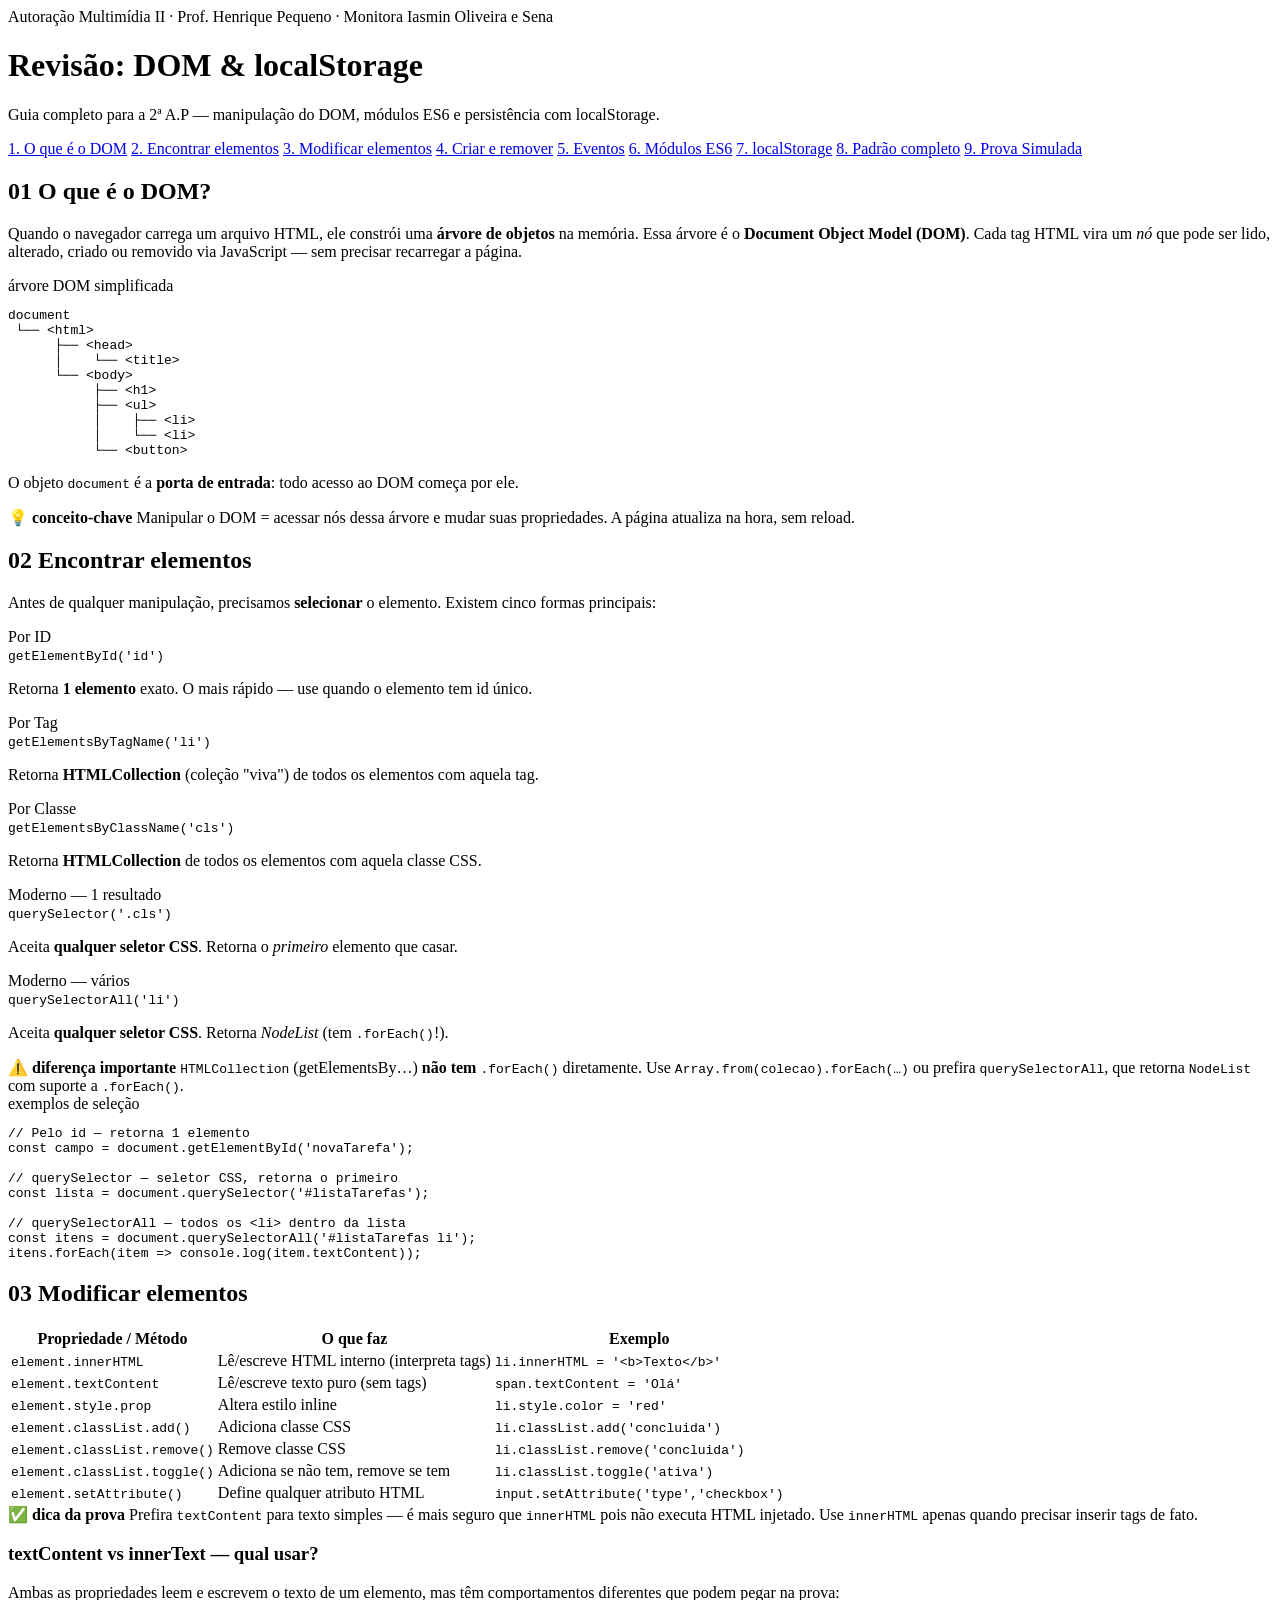
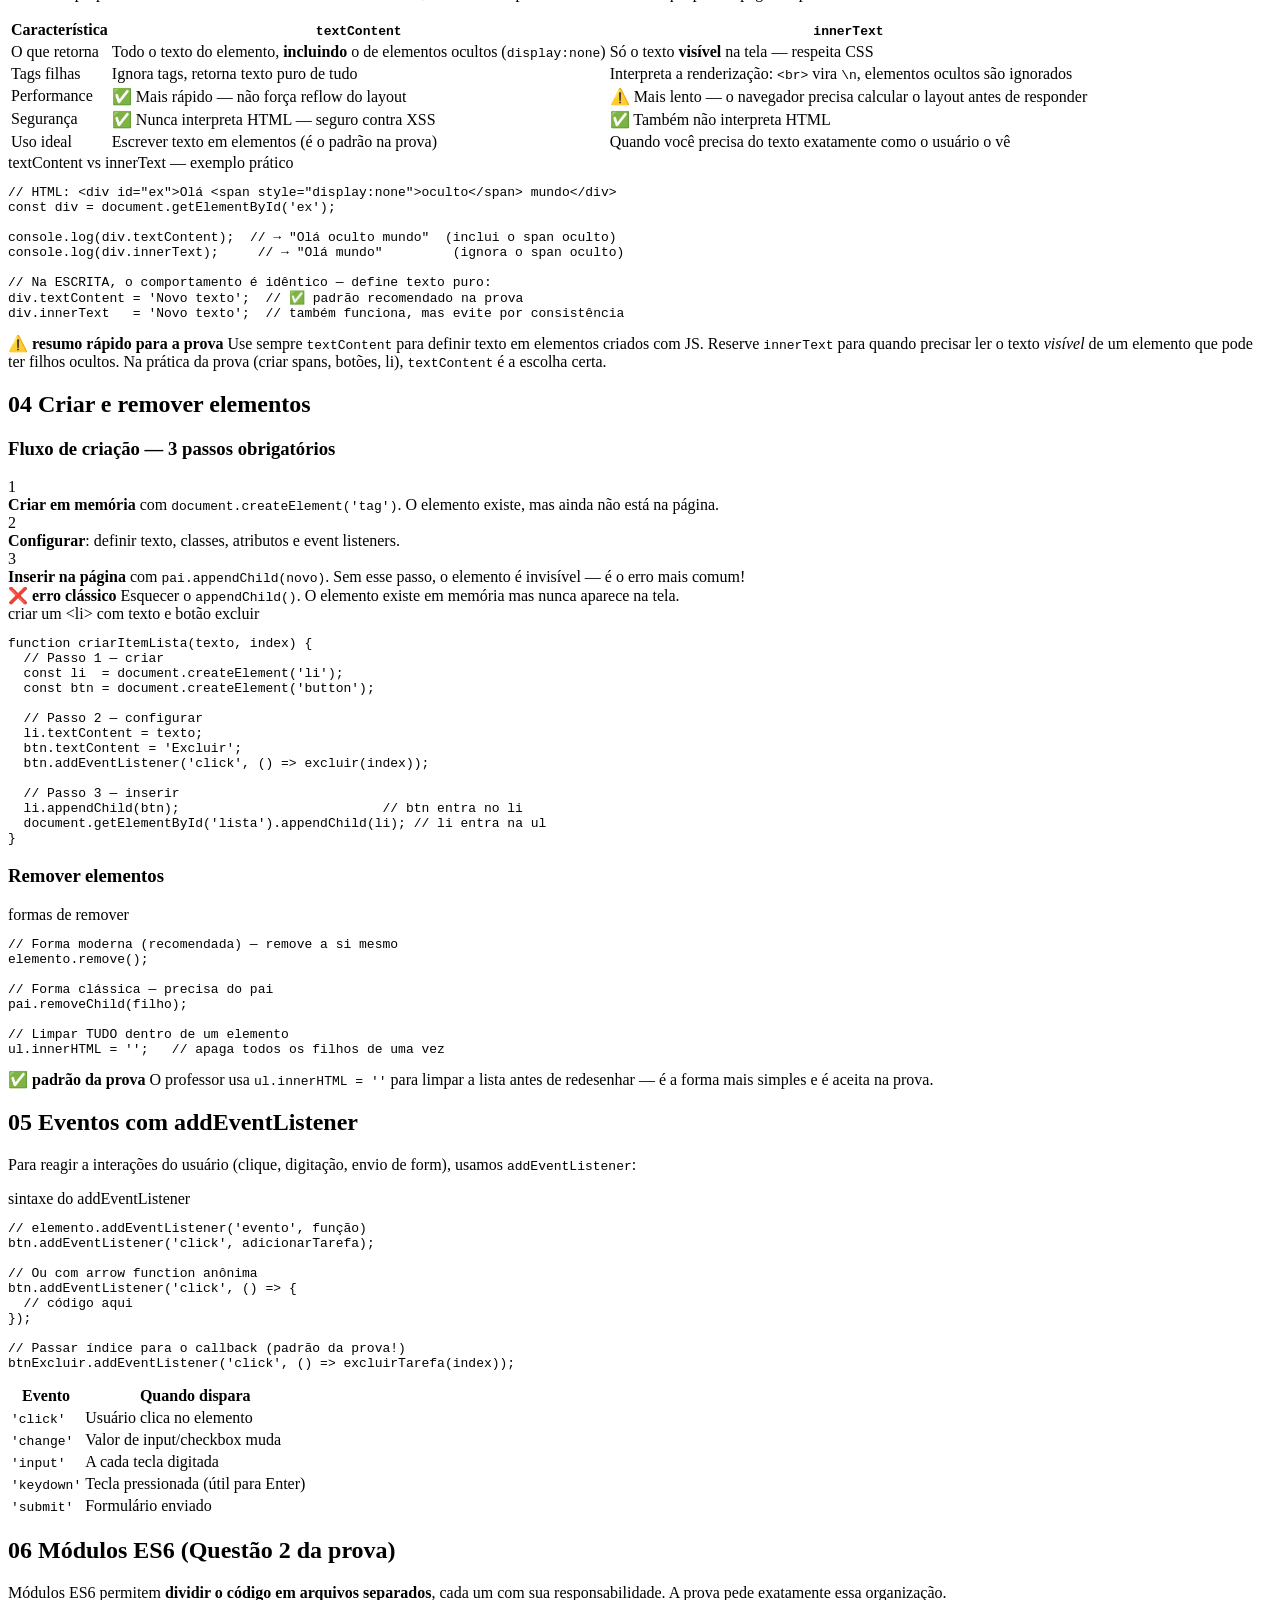
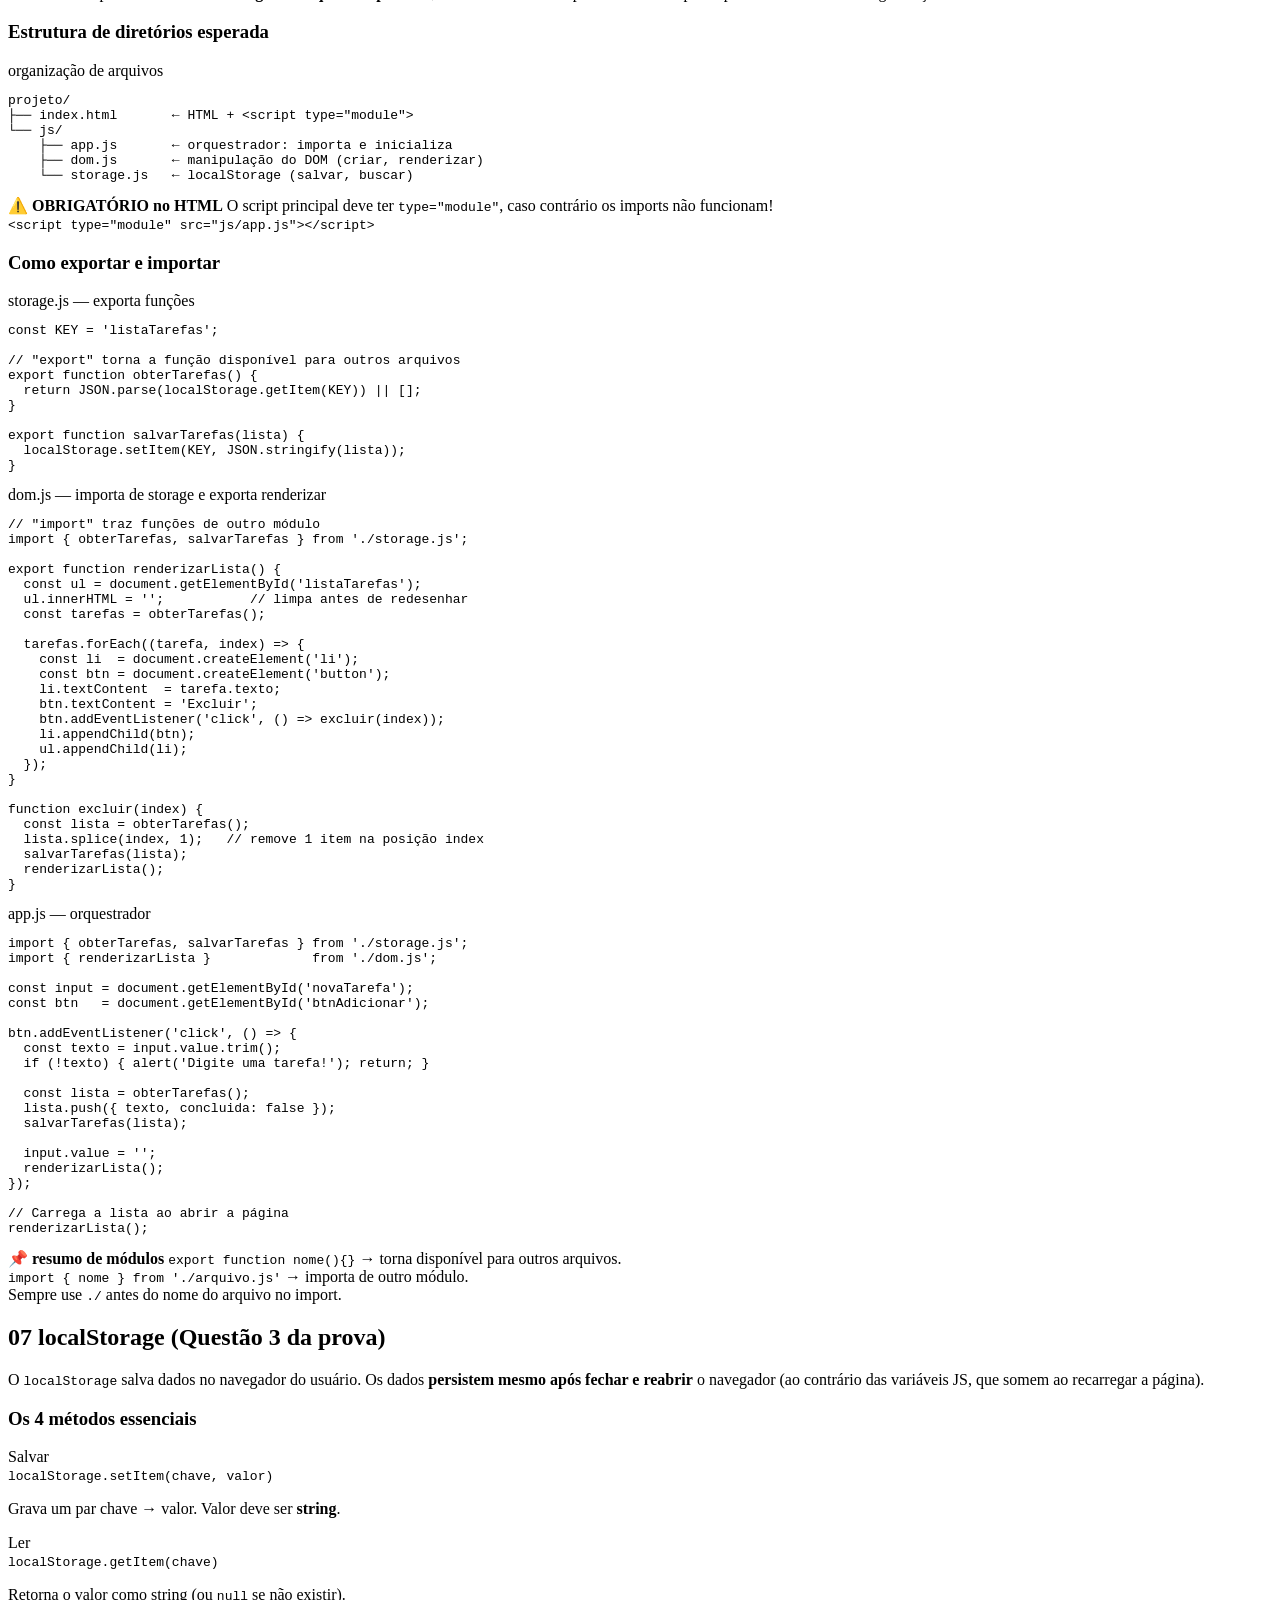
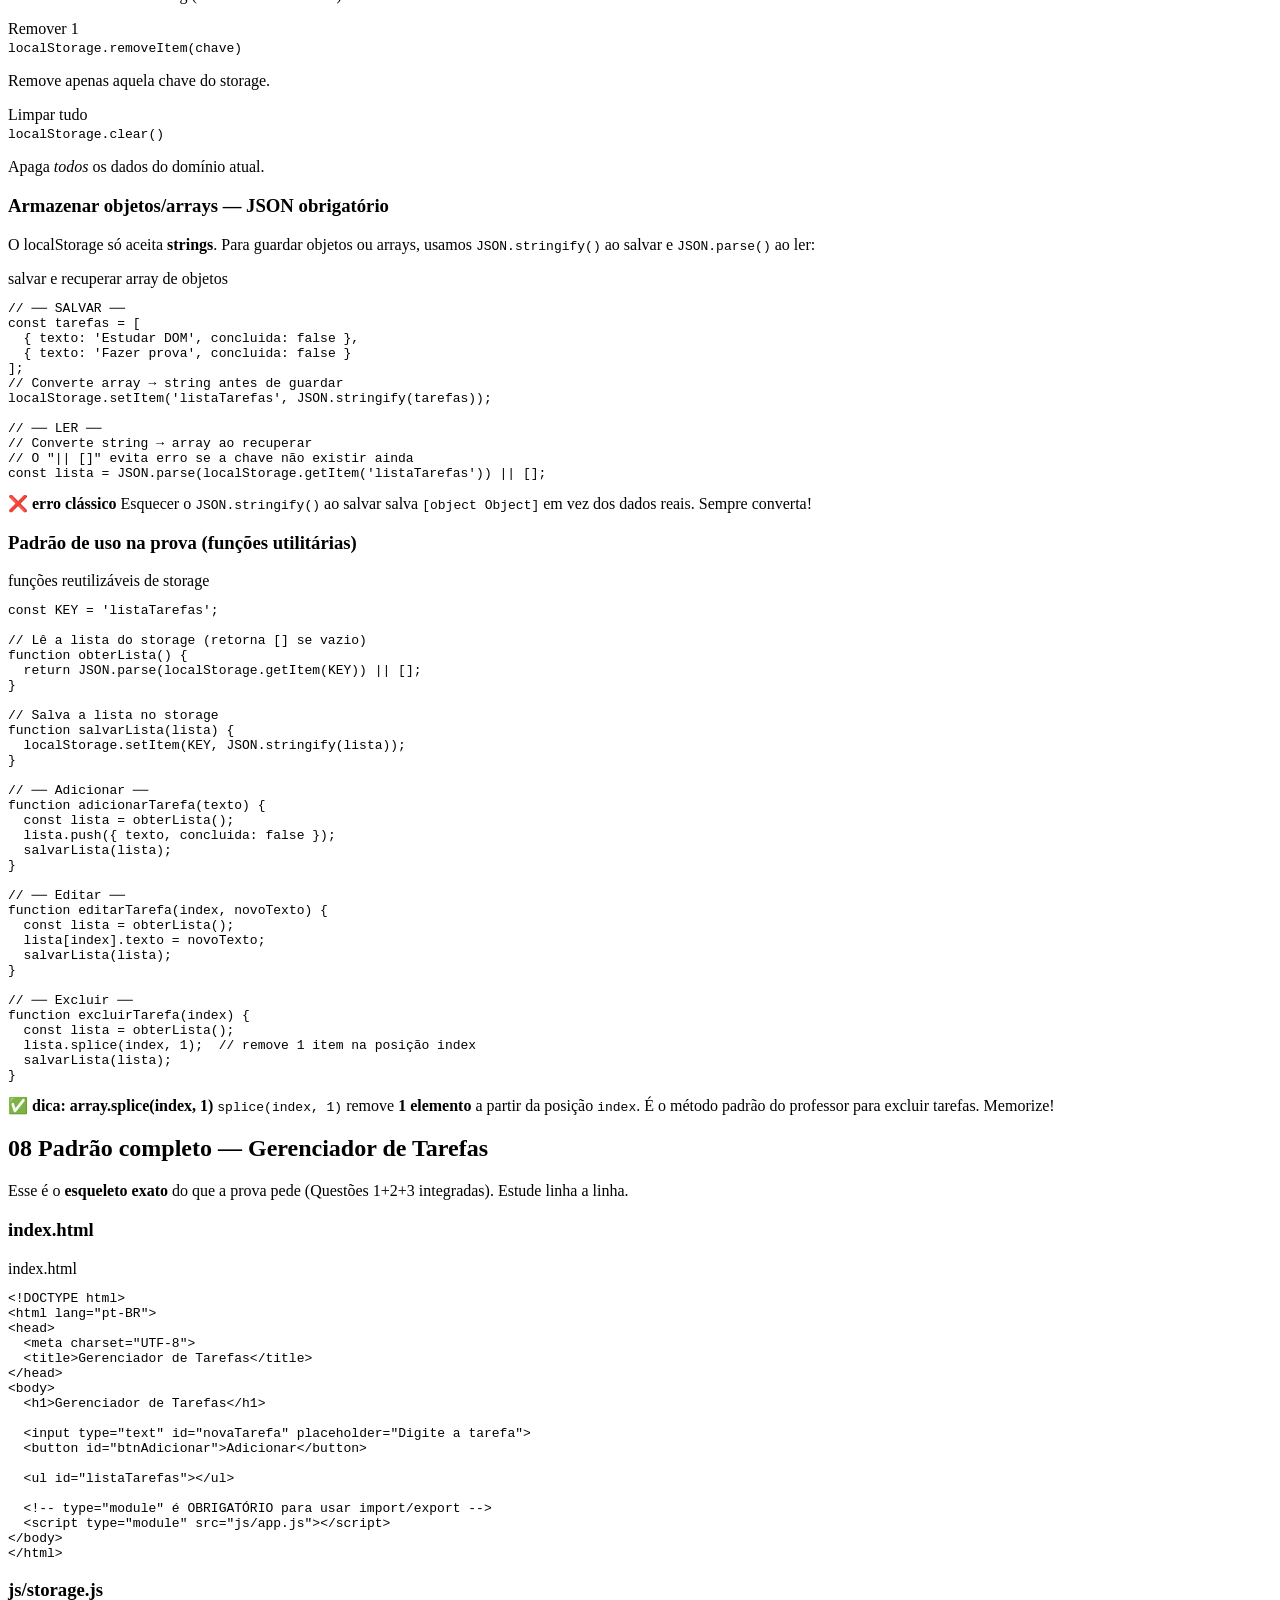
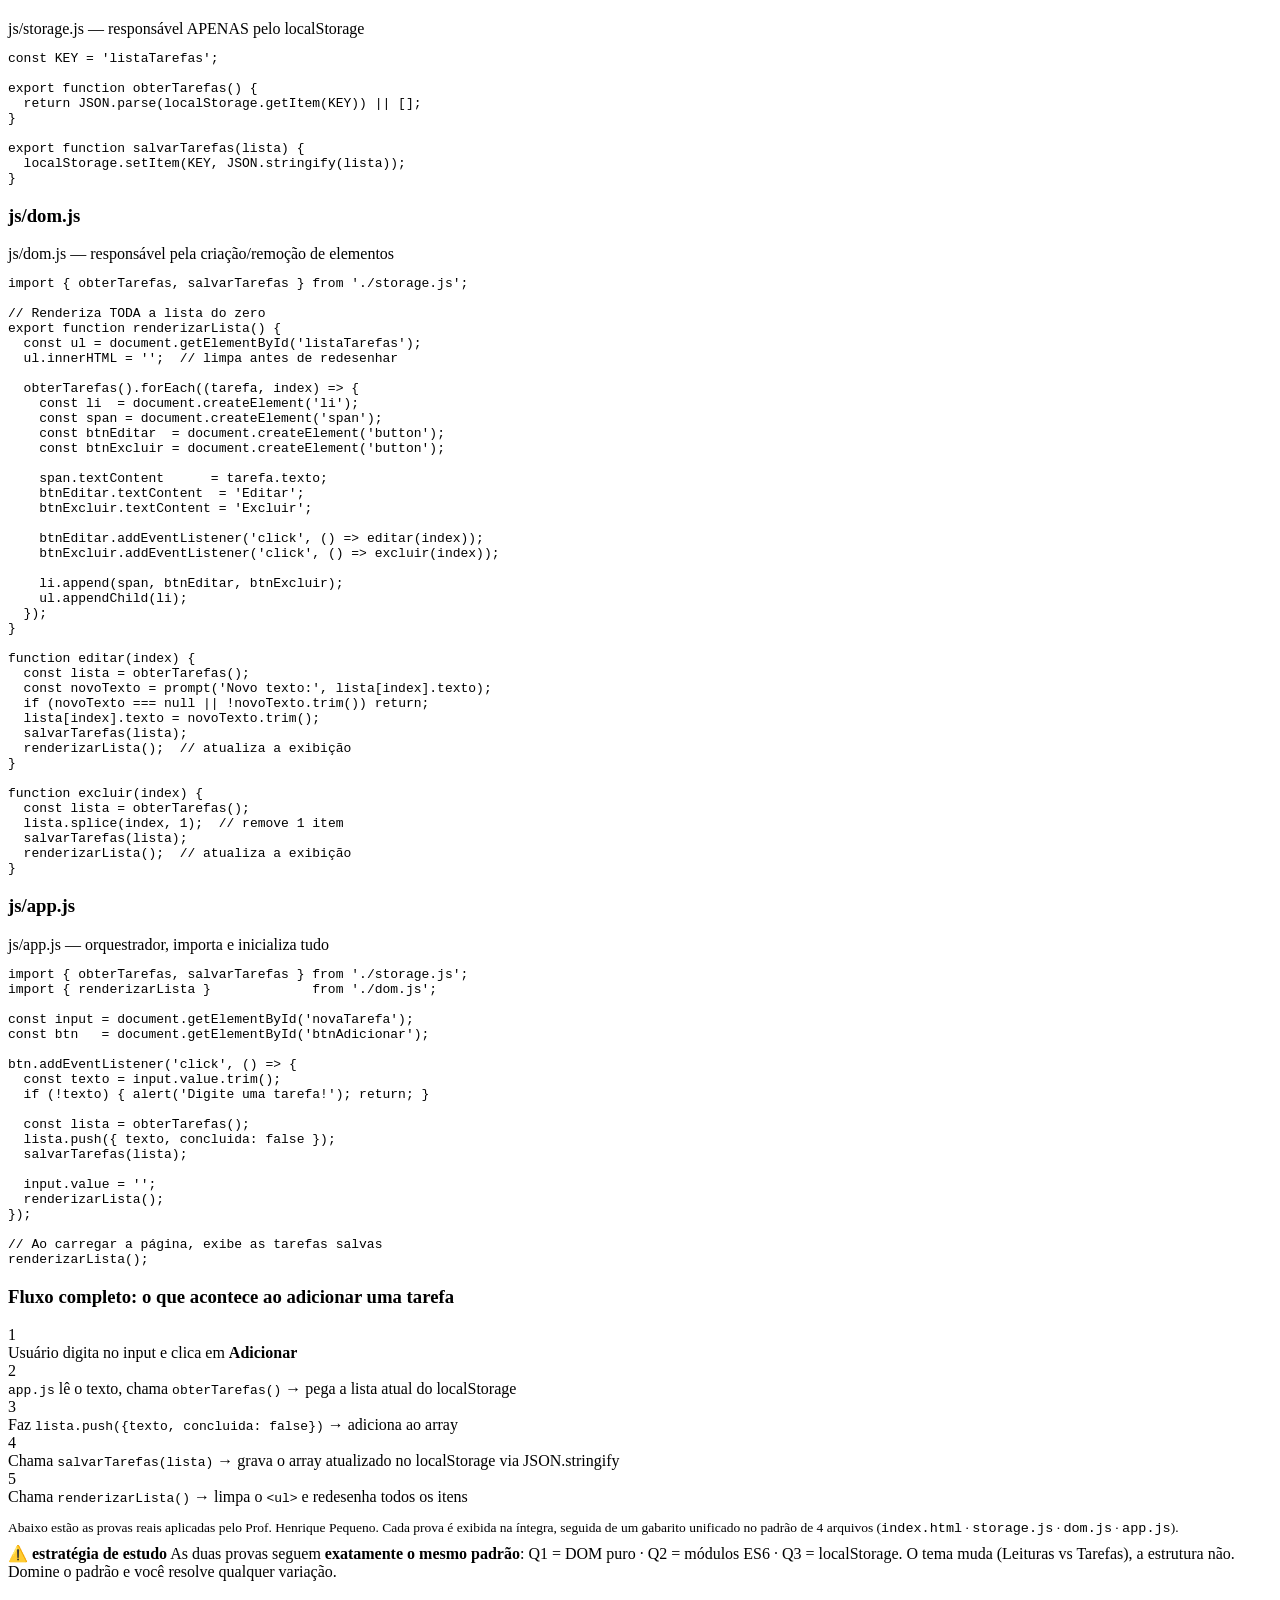
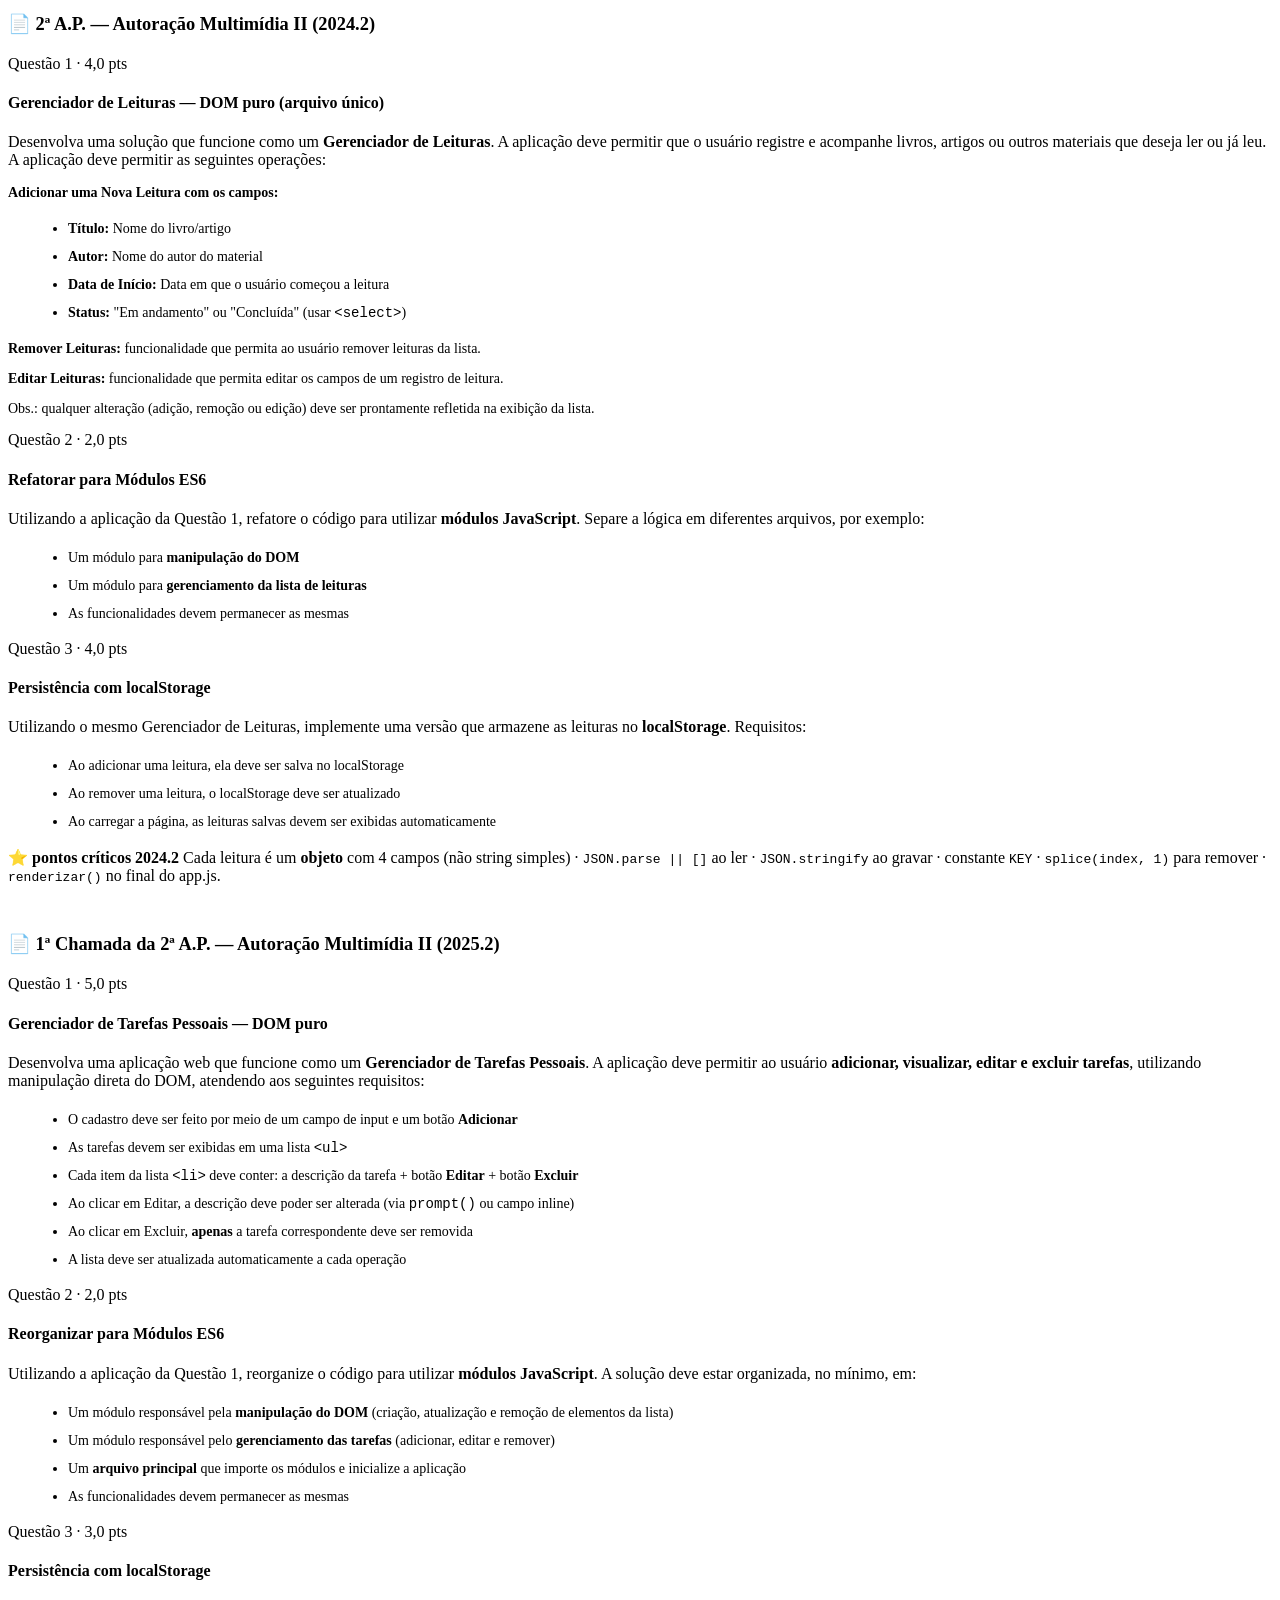
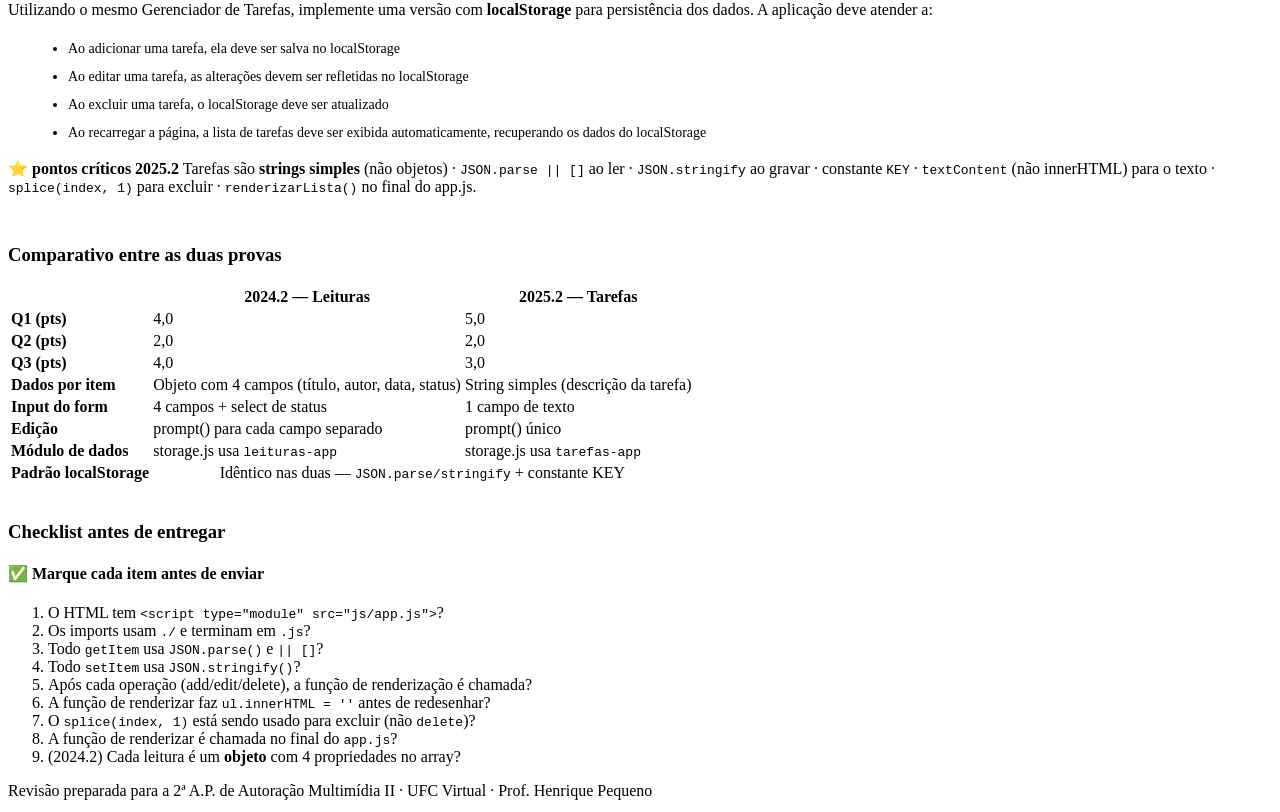
==== index.html @ 11549c47 "Rename Revisao 2 AP - 2026.1/index.html to index.html" ====
<!DOCTYPE html>
<html lang="pt-BR">
<head>
  <meta charset="UTF-8" />
  <meta name="viewport" content="width=device-width, initial-scale=1.0" />
  <link rel="stylesheet" href="style.css">
  <title>Revisão — DOM & localStorage · Autoração Multimídia II</title>
</head>
<body>

<div class="hero">
  <div class="tag">Autoração Multimídia II · Prof. Henrique Pequeno · Monitora Iasmin Oliveira e Sena</div>
  <h1>Revisão: DOM & localStorage</h1>
  <p>Guia completo para a 2ª A.P — manipulação do DOM, módulos ES6 e persistência com localStorage.</p>
</div>

<nav class="toc">
  <a href="#s1">1. O que é o DOM</a>
  <a href="#s2">2. Encontrar elementos</a>
  <a href="#s3">3. Modificar elementos</a>
  <a href="#s4">4. Criar e remover</a>
  <a href="#s5">5. Eventos</a>
  <a href="#s6">6. Módulos ES6</a>
  <a href="#s7">7. localStorage</a>
  <a href="#s8">8. Padrão completo</a>
  <a href="#s9">9. Prova Simulada</a>
</nav>
  
<main>

<section id="s1">
  <h2><span class="num">01</span> O que é o DOM?</h2>

  <p>Quando o navegador carrega um arquivo HTML, ele constrói uma <strong>árvore de objetos</strong> na memória. Essa árvore é o <strong>Document Object Model (DOM)</strong>. Cada tag HTML vira um <em>nó</em> que pode ser lido, alterado, criado ou removido via JavaScript — sem precisar recarregar a página.</p>

  <div class="code-block">
    <div class="code-header">
      <div class="dots"><div class="dot dot-r"></div><div class="dot dot-y"></div><div class="dot dot-g"></div></div>
      <span>árvore DOM simplificada</span>
    </div>
    <pre>document
 └── &lt;html&gt;
      ├── &lt;head&gt;
      │    └── &lt;title&gt;
      └── &lt;body&gt;
           ├── &lt;h1&gt;
           ├── &lt;ul&gt;
           │    ├── &lt;li&gt;
           │    └── &lt;li&gt;
           └── &lt;button&gt;</pre>
  </div>

  <p>O objeto <code>document</code> é a <strong>porta de entrada</strong>: todo acesso ao DOM começa por ele.</p>

  <div class="callout info">
    <strong>💡 conceito-chave</strong>
    Manipular o DOM = acessar nós dessa árvore e mudar suas propriedades. A página atualiza na hora, sem reload.
  </div>
</section>

<section id="s2">
  <h2><span class="num">02</span> Encontrar elementos</h2>

  <p>Antes de qualquer manipulação, precisamos <strong>selecionar</strong> o elemento. Existem cinco formas principais:</p>

  <div class="method-grid">
    <div class="method-card">
      <div class="label">Por ID</div>
      <code>getElementById('id')</code>
      <p>Retorna <strong>1 elemento</strong> exato. O mais rápido — use quando o elemento tem id único.</p>
    </div>
    <div class="method-card">
      <div class="label">Por Tag</div>
      <code>getElementsByTagName('li')</code>
      <p>Retorna <strong>HTMLCollection</strong> (coleção "viva") de todos os elementos com aquela tag.</p>
    </div>
    <div class="method-card">
      <div class="label">Por Classe</div>
      <code>getElementsByClassName('cls')</code>
      <p>Retorna <strong>HTMLCollection</strong> de todos os elementos com aquela classe CSS.</p>
    </div>
    <div class="method-card">
      <div class="label">Moderno — 1 resultado</div>
      <code>querySelector('.cls')</code>
      <p>Aceita <strong>qualquer seletor CSS</strong>. Retorna o <em>primeiro</em> elemento que casar.</p>
    </div>
    <div class="method-card">
      <div class="label">Moderno — vários</div>
      <code>querySelectorAll('li')</code>
      <p>Aceita <strong>qualquer seletor CSS</strong>. Retorna <em>NodeList</em> (tem <code>.forEach()</code>!).</p>
    </div>
  </div>

  <div class="callout warn">
    <strong>⚠️ diferença importante</strong>
    <code>HTMLCollection</code> (getElementsBy…) <strong>não tem</strong> <code>.forEach()</code> diretamente. Use <code>Array.from(colecao).forEach(…)</code> ou prefira <code>querySelectorAll</code>, que retorna <code>NodeList</code> com suporte a <code>.forEach()</code>.
  </div>

  <div class="code-block">
    <div class="code-header">
      <div class="dots"><div class="dot dot-r"></div><div class="dot dot-y"></div><div class="dot dot-g"></div></div>
      <span>exemplos de seleção</span>
    </div>
    <pre><span class="cm">// Pelo id — retorna 1 elemento</span>
<span class="kw">const</span> campo = document.<span class="fn">getElementById</span>(<span class="str">'novaTarefa'</span>);

<span class="cm">// querySelector — seletor CSS, retorna o primeiro</span>
<span class="kw">const</span> lista = document.<span class="fn">querySelector</span>(<span class="str">'#listaTarefas'</span>);

<span class="cm">// querySelectorAll — todos os &lt;li&gt; dentro da lista</span>
<span class="kw">const</span> itens = document.<span class="fn">querySelectorAll</span>(<span class="str">'#listaTarefas li'</span>);
itens.<span class="fn">forEach</span>(item =&gt; console.<span class="fn">log</span>(item.<span class="prop">textContent</span>));</pre>
  </div>
</section>

<section id="s3">
  <h2><span class="num">03</span> Modificar elementos</h2>

  <table>
    <tr><th>Propriedade / Método</th><th>O que faz</th><th>Exemplo</th></tr>
    <tr><td><code>element.innerHTML</code></td><td>Lê/escreve HTML interno (interpreta tags)</td><td><code>li.innerHTML = '&lt;b&gt;Texto&lt;/b&gt;'</code></td></tr>
    <tr><td><code>element.textContent</code></td><td>Lê/escreve texto puro (sem tags)</td><td><code>span.textContent = 'Olá'</code></td></tr>
    <tr><td><code>element.style.prop</code></td><td>Altera estilo inline</td><td><code>li.style.color = 'red'</code></td></tr>
    <tr><td><code>element.classList.add()</code></td><td>Adiciona classe CSS</td><td><code>li.classList.add('concluida')</code></td></tr>
    <tr><td><code>element.classList.remove()</code></td><td>Remove classe CSS</td><td><code>li.classList.remove('concluida')</code></td></tr>
    <tr><td><code>element.classList.toggle()</code></td><td>Adiciona se não tem, remove se tem</td><td><code>li.classList.toggle('ativa')</code></td></tr>
    <tr><td><code>element.setAttribute()</code></td><td>Define qualquer atributo HTML</td><td><code>input.setAttribute('type','checkbox')</code></td></tr>
  </table>

  <div class="callout tip">
    <strong>✅ dica da prova</strong>
    Prefira <code>textContent</code> para texto simples — é mais seguro que <code>innerHTML</code> pois não executa HTML injetado. Use <code>innerHTML</code> apenas quando precisar inserir tags de fato.
  </div>

  <h3>textContent vs innerText — qual usar?</h3>
  <p>Ambas as propriedades leem e escrevem o texto de um elemento, mas têm comportamentos diferentes que podem pegar na prova:</p>

  <table>
    <tr><th>Característica</th><th><code>textContent</code></th><th><code>innerText</code></th></tr>
    <tr>
      <td>O que retorna</td>
      <td>Todo o texto do elemento, <strong>incluindo</strong> o de elementos ocultos (<code>display:none</code>)</td>
      <td>Só o texto <strong>visível</strong> na tela — respeita CSS</td>
    </tr>
    <tr>
      <td>Tags filhas</td>
      <td>Ignora tags, retorna texto puro de tudo</td>
      <td>Interpreta a renderização: <code>&lt;br&gt;</code> vira <code>\n</code>, elementos ocultos são ignorados</td>
    </tr>
    <tr>
      <td>Performance</td>
      <td>✅ Mais rápido — não força reflow do layout</td>
      <td>⚠️ Mais lento — o navegador precisa calcular o layout antes de responder</td>
    </tr>
    <tr>
      <td>Segurança</td>
      <td>✅ Nunca interpreta HTML — seguro contra XSS</td>
      <td>✅ Também não interpreta HTML</td>
    </tr>
    <tr>
      <td>Uso ideal</td>
      <td>Escrever texto em elementos (é o padrão na prova)</td>
      <td>Quando você precisa do texto exatamente como o usuário o vê</td>
    </tr>
  </table>

  <div class="code-block">
    <div class="code-header">
      <div class="dots"><div class="dot dot-r"></div><div class="dot dot-y"></div><div class="dot dot-g"></div></div>
      <span>textContent vs innerText — exemplo prático</span>
    </div>
    <pre><span class="cm">// HTML: &lt;div id="ex"&gt;Olá &lt;span style="display:none"&gt;oculto&lt;/span&gt; mundo&lt;/div&gt;</span>
<span class="kw">const</span> div = document.<span class="fn">getElementById</span>(<span class="str">'ex'</span>);

console.<span class="fn">log</span>(div.<span class="prop">textContent</span>);  <span class="cm">// → "Olá oculto mundo"  (inclui o span oculto)</span>
console.<span class="fn">log</span>(div.<span class="prop">innerText</span>);     <span class="cm">// → "Olá mundo"         (ignora o span oculto)</span>

<span class="cm">// Na ESCRITA, o comportamento é idêntico — define texto puro:</span>
div.<span class="prop">textContent</span> = <span class="str">'Novo texto'</span>;  <span class="cm">// ✅ padrão recomendado na prova</span>
div.<span class="prop">innerText</span>   = <span class="str">'Novo texto'</span>;  <span class="cm">// também funciona, mas evite por consistência</span></pre>
  </div>

  <div class="callout warn">
    <strong>⚠️ resumo rápido para a prova</strong>
    Use sempre <code>textContent</code> para definir texto em elementos criados com JS. Reserve <code>innerText</code> para quando precisar ler o texto <em>visível</em> de um elemento que pode ter filhos ocultos. Na prática da prova (criar spans, botões, li), <code>textContent</code> é a escolha certa.
  </div>
</section>

<section id="s4">
  <h2><span class="num">04</span> Criar e remover elementos</h2>

  <h3>Fluxo de criação — 3 passos obrigatórios</h3>
  <div class="steps">
    <div class="step">
      <div class="step-num">1</div>
      <div class="step-body"><strong>Criar em memória</strong> com <code>document.createElement('tag')</code>. O elemento existe, mas ainda não está na página.</div>
    </div>
    <div class="step">
      <div class="step-num">2</div>
      <div class="step-body"><strong>Configurar</strong>: definir texto, classes, atributos e event listeners.</div>
    </div>
    <div class="step">
      <div class="step-num">3</div>
      <div class="step-body"><strong>Inserir na página</strong> com <code>pai.appendChild(novo)</code>. Sem esse passo, o elemento é invisível — é o erro mais comum!</div>
    </div>
  </div>

  <div class="callout error">
    <strong>❌ erro clássico</strong>
    Esquecer o <code>appendChild()</code>. O elemento existe em memória mas nunca aparece na tela.
  </div>

  <div class="code-block">
    <div class="code-header">
      <div class="dots"><div class="dot dot-r"></div><div class="dot dot-y"></div><div class="dot dot-g"></div></div>
      <span>criar um &lt;li&gt; com texto e botão excluir</span>
    </div>
    <pre><span class="kw">function</span> <span class="fn">criarItemLista</span>(texto, index) {
  <span class="cm">// Passo 1 — criar</span>
  <span class="kw">const</span> li  = document.<span class="fn">createElement</span>(<span class="str">'li'</span>);
  <span class="kw">const</span> btn = document.<span class="fn">createElement</span>(<span class="str">'button'</span>);

  <span class="cm">// Passo 2 — configurar</span>
  li.<span class="prop">textContent</span> = texto;
  btn.<span class="prop">textContent</span> = <span class="str">'Excluir'</span>;
  btn.<span class="fn">addEventListener</span>(<span class="str">'click'</span>, () =&gt; <span class="fn">excluir</span>(index));

  <span class="cm">// Passo 3 — inserir</span>
  li.<span class="fn">appendChild</span>(btn);                          <span class="cm">// btn entra no li</span>
  document.<span class="fn">getElementById</span>(<span class="str">'lista'</span>).<span class="fn">appendChild</span>(li); <span class="cm">// li entra na ul</span>
}</pre>
  </div>

  <h3>Remover elementos</h3>
  <div class="code-block">
    <div class="code-header">
      <div class="dots"><div class="dot dot-r"></div><div class="dot dot-y"></div><div class="dot dot-g"></div></div>
      <span>formas de remover</span>
    </div>
    <pre><span class="cm">// Forma moderna (recomendada) — remove a si mesmo</span>
elemento.<span class="fn">remove</span>();

<span class="cm">// Forma clássica — precisa do pai</span>
pai.<span class="fn">removeChild</span>(filho);

<span class="cm">// Limpar TUDO dentro de um elemento</span>
ul.<span class="prop">innerHTML</span> = <span class="str">''</span>;   <span class="cm">// apaga todos os filhos de uma vez</span></pre>
  </div>

  <div class="callout tip">
    <strong>✅ padrão da prova</strong>
    O professor usa <code>ul.innerHTML = ''</code> para limpar a lista antes de redesenhar — é a forma mais simples e é aceita na prova.
  </div>
</section>

<section id="s5">
  <h2><span class="num">05</span> Eventos com addEventListener</h2>

  <p>Para reagir a interações do usuário (clique, digitação, envio de form), usamos <code>addEventListener</code>:</p>

  <div class="code-block">
    <div class="code-header">
      <div class="dots"><div class="dot dot-r"></div><div class="dot dot-y"></div><div class="dot dot-g"></div></div>
      <span>sintaxe do addEventListener</span>
    </div>
    <pre><span class="cm">// elemento.addEventListener('evento', função)</span>
btn.<span class="fn">addEventListener</span>(<span class="str">'click'</span>, <span class="fn">adicionarTarefa</span>);

<span class="cm">// Ou com arrow function anônima</span>
btn.<span class="fn">addEventListener</span>(<span class="str">'click'</span>, () =&gt; {
  <span class="cm">// código aqui</span>
});

<span class="cm">// Passar índice para o callback (padrão da prova!)</span>
btnExcluir.<span class="fn">addEventListener</span>(<span class="str">'click'</span>, () =&gt; <span class="fn">excluirTarefa</span>(index));</pre>
  </div>

  <table>
    <tr><th>Evento</th><th>Quando dispara</th></tr>
    <tr><td><code>'click'</code></td><td>Usuário clica no elemento</td></tr>
    <tr><td><code>'change'</code></td><td>Valor de input/checkbox muda</td></tr>
    <tr><td><code>'input'</code></td><td>A cada tecla digitada</td></tr>
    <tr><td><code>'keydown'</code></td><td>Tecla pressionada (útil para Enter)</td></tr>
    <tr><td><code>'submit'</code></td><td>Formulário enviado</td></tr>
  </table>
</section>

<section id="s6">
  <h2><span class="num">06</span> Módulos ES6 (Questão 2 da prova)</h2>

  <p>Módulos ES6 permitem <strong>dividir o código em arquivos separados</strong>, cada um com sua responsabilidade. A prova pede exatamente essa organização.</p>

  <h3>Estrutura de diretórios esperada</h3>
  <div class="code-block">
    <div class="code-header">
      <div class="dots"><div class="dot dot-r"></div><div class="dot dot-y"></div><div class="dot dot-g"></div></div>
      <span>organização de arquivos</span>
    </div>
    <pre>projeto/
├── index.html       <span class="cm">← HTML + &lt;script type="module"&gt;</span>
└── js/
    ├── app.js       <span class="cm">← orquestrador: importa e inicializa</span>
    ├── dom.js       <span class="cm">← manipulação do DOM (criar, renderizar)</span>
    └── storage.js   <span class="cm">← localStorage (salvar, buscar)</span></pre>
  </div>

  <div class="callout warn">
    <strong>⚠️ OBRIGATÓRIO no HTML</strong>
    O script principal deve ter <code>type="module"</code>, caso contrário os imports não funcionam!
    <br><code>&lt;script type="module" src="js/app.js"&gt;&lt;/script&gt;</code>
  </div>

  <h3>Como exportar e importar</h3>

  <div class="code-block">
    <div class="code-header">
      <div class="dots"><div class="dot dot-r"></div><div class="dot dot-y"></div><div class="dot dot-g"></div></div>
      <span>storage.js — exporta funções</span>
    </div>
    <pre><span class="kw">const</span> KEY = <span class="str">'listaTarefas'</span>;

<span class="cm">// "export" torna a função disponível para outros arquivos</span>
<span class="kw">export function</span> <span class="fn">obterTarefas</span>() {
  <span class="kw">return</span> JSON.<span class="fn">parse</span>(localStorage.<span class="fn">getItem</span>(KEY)) || [];
}

<span class="kw">export function</span> <span class="fn">salvarTarefas</span>(lista) {
  localStorage.<span class="fn">setItem</span>(KEY, JSON.<span class="fn">stringify</span>(lista));
}</pre>
  </div>

  <div class="code-block">
    <div class="code-header">
      <div class="dots"><div class="dot dot-r"></div><div class="dot dot-y"></div><div class="dot dot-g"></div></div>
      <span>dom.js — importa de storage e exporta renderizar</span>
    </div>
    <pre><span class="cm">// "import" traz funções de outro módulo</span>
<span class="kw">import</span> { obterTarefas, salvarTarefas } <span class="kw">from</span> <span class="str">'./storage.js'</span>;

<span class="kw">export function</span> <span class="fn">renderizarLista</span>() {
  <span class="kw">const</span> ul = document.<span class="fn">getElementById</span>(<span class="str">'listaTarefas'</span>);
  ul.<span class="prop">innerHTML</span> = <span class="str">''</span>;           <span class="cm">// limpa antes de redesenhar</span>
  <span class="kw">const</span> tarefas = <span class="fn">obterTarefas</span>();

  tarefas.<span class="fn">forEach</span>((tarefa, index) =&gt; {
    <span class="kw">const</span> li  = document.<span class="fn">createElement</span>(<span class="str">'li'</span>);
    <span class="kw">const</span> btn = document.<span class="fn">createElement</span>(<span class="str">'button'</span>);
    li.<span class="prop">textContent</span>  = tarefa.texto;
    btn.<span class="prop">textContent</span> = <span class="str">'Excluir'</span>;
    btn.<span class="fn">addEventListener</span>(<span class="str">'click'</span>, () =&gt; <span class="fn">excluir</span>(index));
    li.<span class="fn">appendChild</span>(btn);
    ul.<span class="fn">appendChild</span>(li);
  });
}

<span class="kw">function</span> <span class="fn">excluir</span>(index) {
  <span class="kw">const</span> lista = <span class="fn">obterTarefas</span>();
  lista.<span class="fn">splice</span>(index, <span class="num">1</span>);   <span class="cm">// remove 1 item na posição index</span>
  <span class="fn">salvarTarefas</span>(lista);
  <span class="fn">renderizarLista</span>();
}</pre>
  </div>

  <div class="code-block">
    <div class="code-header">
      <div class="dots"><div class="dot dot-r"></div><div class="dot dot-y"></div><div class="dot dot-g"></div></div>
      <span>app.js — orquestrador</span>
    </div>
    <pre><span class="kw">import</span> { obterTarefas, salvarTarefas } <span class="kw">from</span> <span class="str">'./storage.js'</span>;
<span class="kw">import</span> { renderizarLista }             <span class="kw">from</span> <span class="str">'./dom.js'</span>;

<span class="kw">const</span> input = document.<span class="fn">getElementById</span>(<span class="str">'novaTarefa'</span>);
<span class="kw">const</span> btn   = document.<span class="fn">getElementById</span>(<span class="str">'btnAdicionar'</span>);

btn.<span class="fn">addEventListener</span>(<span class="str">'click'</span>, () =&gt; {
  <span class="kw">const</span> texto = input.<span class="prop">value</span>.<span class="fn">trim</span>();
  <span class="kw">if</span> (!texto) { alert(<span class="str">'Digite uma tarefa!'</span>); <span class="kw">return</span>; }

  <span class="kw">const</span> lista = <span class="fn">obterTarefas</span>();
  lista.<span class="fn">push</span>({ texto, concluida: <span class="kw">false</span> });
  <span class="fn">salvarTarefas</span>(lista);

  input.<span class="prop">value</span> = <span class="str">''</span>;
  <span class="fn">renderizarLista</span>();
});

<span class="cm">// Carrega a lista ao abrir a página</span>
<span class="fn">renderizarLista</span>();</pre>
  </div>

  <div class="callout info">
    <strong>📌 resumo de módulos</strong>
    <code>export function nome(){}</code> → torna disponível para outros arquivos.<br>
    <code>import { nome } from './arquivo.js'</code> → importa de outro módulo.<br>
    Sempre use <code>./</code> antes do nome do arquivo no import.
  </div>
</section>

<section id="s7">
  <h2><span class="num">07</span> localStorage (Questão 3 da prova)</h2>

  <p>O <code>localStorage</code> salva dados no navegador do usuário. Os dados <strong>persistem mesmo após fechar e reabrir</strong> o navegador (ao contrário das variáveis JS, que somem ao recarregar a página).</p>

  <h3>Os 4 métodos essenciais</h3>

  <div class="method-grid">
    <div class="method-card">
      <div class="label">Salvar</div>
      <code>localStorage.setItem(chave, valor)</code>
      <p>Grava um par chave → valor. Valor deve ser <strong>string</strong>.</p>
    </div>
    <div class="method-card">
      <div class="label">Ler</div>
      <code>localStorage.getItem(chave)</code>
      <p>Retorna o valor como string (ou <code>null</code> se não existir).</p>
    </div>
    <div class="method-card">
      <div class="label">Remover 1</div>
      <code>localStorage.removeItem(chave)</code>
      <p>Remove apenas aquela chave do storage.</p>
    </div>
    <div class="method-card">
      <div class="label">Limpar tudo</div>
      <code>localStorage.clear()</code>
      <p>Apaga <em>todos</em> os dados do domínio atual.</p>
    </div>
  </div>

  <h3>Armazenar objetos/arrays — JSON obrigatório</h3>

  <p>O localStorage só aceita <strong>strings</strong>. Para guardar objetos ou arrays, usamos <code>JSON.stringify()</code> ao salvar e <code>JSON.parse()</code> ao ler:</p>

  <div class="code-block">
    <div class="code-header">
      <div class="dots"><div class="dot dot-r"></div><div class="dot dot-y"></div><div class="dot dot-g"></div></div>
      <span>salvar e recuperar array de objetos</span>
    </div>
    <pre><span class="cm">// ── SALVAR ──</span>
<span class="kw">const</span> tarefas = [
  { texto: <span class="str">'Estudar DOM'</span>, concluida: <span class="kw">false</span> },
  { texto: <span class="str">'Fazer prova'</span>, concluida: <span class="kw">false</span> }
];
<span class="cm">// Converte array → string antes de guardar</span>
localStorage.<span class="fn">setItem</span>(<span class="str">'listaTarefas'</span>, JSON.<span class="fn">stringify</span>(tarefas));

<span class="cm">// ── LER ──</span>
<span class="cm">// Converte string → array ao recuperar</span>
<span class="cm">// O "|| []" evita erro se a chave não existir ainda</span>
<span class="kw">const</span> lista = JSON.<span class="fn">parse</span>(localStorage.<span class="fn">getItem</span>(<span class="str">'listaTarefas'</span>)) || [];</pre>
  </div>

  <div class="callout error">
    <strong>❌ erro clássico</strong>
    Esquecer o <code>JSON.stringify()</code> ao salvar salva <code>[object Object]</code> em vez dos dados reais. Sempre converta!
  </div>

  <h3>Padrão de uso na prova (funções utilitárias)</h3>

  <div class="code-block">
    <div class="code-header">
      <div class="dots"><div class="dot dot-r"></div><div class="dot dot-y"></div><div class="dot dot-g"></div></div>
      <span>funções reutilizáveis de storage</span>
    </div>
    <pre><span class="kw">const</span> KEY = <span class="str">'listaTarefas'</span>;

<span class="cm">// Lê a lista do storage (retorna [] se vazio)</span>
<span class="kw">function</span> <span class="fn">obterLista</span>() {
  <span class="kw">return</span> JSON.<span class="fn">parse</span>(localStorage.<span class="fn">getItem</span>(KEY)) || [];
}

<span class="cm">// Salva a lista no storage</span>
<span class="kw">function</span> <span class="fn">salvarLista</span>(lista) {
  localStorage.<span class="fn">setItem</span>(KEY, JSON.<span class="fn">stringify</span>(lista));
}

<span class="cm">// ── Adicionar ──</span>
<span class="kw">function</span> <span class="fn">adicionarTarefa</span>(texto) {
  <span class="kw">const</span> lista = <span class="fn">obterLista</span>();
  lista.<span class="fn">push</span>({ texto, concluida: <span class="kw">false</span> });
  <span class="fn">salvarLista</span>(lista);
}

<span class="cm">// ── Editar ──</span>
<span class="kw">function</span> <span class="fn">editarTarefa</span>(index, novoTexto) {
  <span class="kw">const</span> lista = <span class="fn">obterLista</span>();
  lista[index].texto = novoTexto;
  <span class="fn">salvarLista</span>(lista);
}

<span class="cm">// ── Excluir ──</span>
<span class="kw">function</span> <span class="fn">excluirTarefa</span>(index) {
  <span class="kw">const</span> lista = <span class="fn">obterLista</span>();
  lista.<span class="fn">splice</span>(index, <span class="num">1</span>);  <span class="cm">// remove 1 item na posição index</span>
  <span class="fn">salvarLista</span>(lista);
}</pre>
  </div>

  <div class="callout tip">
    <strong>✅ dica: array.splice(index, 1)</strong>
    <code>splice(index, 1)</code> remove <strong>1 elemento</strong> a partir da posição <code>index</code>. É o método padrão do professor para excluir tarefas. Memorize!
  </div>
</section>

<section id="s8">
  <h2><span class="num">08</span> Padrão completo — Gerenciador de Tarefas</h2>

  <p>Esse é o <strong>esqueleto exato</strong> do que a prova pede (Questões 1+2+3 integradas). Estude linha a linha.</p>

  <h3>index.html</h3>
  <div class="code-block">
    <div class="code-header">
      <div class="dots"><div class="dot dot-r"></div><div class="dot dot-y"></div><div class="dot dot-g"></div></div>
      <span>index.html</span>
    </div>
    <pre><span class="tag">&lt;!DOCTYPE html&gt;</span>
<span class="tag">&lt;html</span> <span class="attr">lang</span>=<span class="str">"pt-BR"</span><span class="tag">&gt;</span>
<span class="tag">&lt;head&gt;</span>
  <span class="tag">&lt;meta</span> <span class="attr">charset</span>=<span class="str">"UTF-8"</span><span class="tag">&gt;</span>
  <span class="tag">&lt;title&gt;</span>Gerenciador de Tarefas<span class="tag">&lt;/title&gt;</span>
<span class="tag">&lt;/head&gt;</span>
<span class="tag">&lt;body&gt;</span>
  <span class="tag">&lt;h1&gt;</span>Gerenciador de Tarefas<span class="tag">&lt;/h1&gt;</span>

  <span class="tag">&lt;input</span> <span class="attr">type</span>=<span class="str">"text"</span> <span class="attr">id</span>=<span class="str">"novaTarefa"</span> <span class="attr">placeholder</span>=<span class="str">"Digite a tarefa"</span><span class="tag">&gt;</span>
  <span class="tag">&lt;button</span> <span class="attr">id</span>=<span class="str">"btnAdicionar"</span><span class="tag">&gt;</span>Adicionar<span class="tag">&lt;/button&gt;</span>

  <span class="tag">&lt;ul</span> <span class="attr">id</span>=<span class="str">"listaTarefas"</span><span class="tag">&gt;&lt;/ul&gt;</span>

  <span class="cm">&lt;!-- type="module" é OBRIGATÓRIO para usar import/export --&gt;</span>
  <span class="tag">&lt;script</span> <span class="attr">type</span>=<span class="str">"module"</span> <span class="attr">src</span>=<span class="str">"js/app.js"</span><span class="tag">&gt;&lt;/script&gt;</span>
<span class="tag">&lt;/body&gt;</span>
<span class="tag">&lt;/html&gt;</span></pre>
  </div>

  <h3>js/storage.js</h3>
  <div class="code-block">
    <div class="code-header">
      <div class="dots"><div class="dot dot-r"></div><div class="dot dot-y"></div><div class="dot dot-g"></div></div>
      <span>js/storage.js — responsável APENAS pelo localStorage</span>
    </div>
    <pre><span class="kw">const</span> KEY = <span class="str">'listaTarefas'</span>;

<span class="kw">export function</span> <span class="fn">obterTarefas</span>() {
  <span class="kw">return</span> JSON.<span class="fn">parse</span>(localStorage.<span class="fn">getItem</span>(KEY)) || [];
}

<span class="kw">export function</span> <span class="fn">salvarTarefas</span>(lista) {
  localStorage.<span class="fn">setItem</span>(KEY, JSON.<span class="fn">stringify</span>(lista));
}</pre>
  </div>

  <h3>js/dom.js</h3>
  <div class="code-block">
    <div class="code-header">
      <div class="dots"><div class="dot dot-r"></div><div class="dot dot-y"></div><div class="dot dot-g"></div></div>
      <span>js/dom.js — responsável pela criação/remoção de elementos</span>
    </div>
    <pre><span class="kw">import</span> { obterTarefas, salvarTarefas } <span class="kw">from</span> <span class="str">'./storage.js'</span>;

<span class="cm">// Renderiza TODA a lista do zero</span>
<span class="kw">export function</span> <span class="fn">renderizarLista</span>() {
  <span class="kw">const</span> ul = document.<span class="fn">getElementById</span>(<span class="str">'listaTarefas'</span>);
  ul.<span class="prop">innerHTML</span> = <span class="str">''</span>;  <span class="cm">// limpa antes de redesenhar</span>

  <span class="fn">obterTarefas</span>().<span class="fn">forEach</span>((tarefa, index) =&gt; {
    <span class="kw">const</span> li  = document.<span class="fn">createElement</span>(<span class="str">'li'</span>);
    <span class="kw">const</span> span = document.<span class="fn">createElement</span>(<span class="str">'span'</span>);
    <span class="kw">const</span> btnEditar  = document.<span class="fn">createElement</span>(<span class="str">'button'</span>);
    <span class="kw">const</span> btnExcluir = document.<span class="fn">createElement</span>(<span class="str">'button'</span>);

    span.<span class="prop">textContent</span>      = tarefa.texto;
    btnEditar.<span class="prop">textContent</span>  = <span class="str">'Editar'</span>;
    btnExcluir.<span class="prop">textContent</span> = <span class="str">'Excluir'</span>;

    btnEditar.<span class="fn">addEventListener</span>(<span class="str">'click'</span>, () =&gt; <span class="fn">editar</span>(index));
    btnExcluir.<span class="fn">addEventListener</span>(<span class="str">'click'</span>, () =&gt; <span class="fn">excluir</span>(index));

    li.<span class="fn">append</span>(span, btnEditar, btnExcluir);
    ul.<span class="fn">appendChild</span>(li);
  });
}

<span class="kw">function</span> <span class="fn">editar</span>(index) {
  <span class="kw">const</span> lista = <span class="fn">obterTarefas</span>();
  <span class="kw">const</span> novoTexto = prompt(<span class="str">'Novo texto:'</span>, lista[index].texto);
  <span class="kw">if</span> (novoTexto === <span class="kw">null</span> || !novoTexto.<span class="fn">trim</span>()) <span class="kw">return</span>;
  lista[index].texto = novoTexto.<span class="fn">trim</span>();
  <span class="fn">salvarTarefas</span>(lista);
  <span class="fn">renderizarLista</span>();  <span class="cm">// atualiza a exibição</span>
}

<span class="kw">function</span> <span class="fn">excluir</span>(index) {
  <span class="kw">const</span> lista = <span class="fn">obterTarefas</span>();
  lista.<span class="fn">splice</span>(index, <span class="num">1</span>);  <span class="cm">// remove 1 item</span>
  <span class="fn">salvarTarefas</span>(lista);
  <span class="fn">renderizarLista</span>();  <span class="cm">// atualiza a exibição</span>
}</pre>
  </div>

  <h3>js/app.js</h3>
  <div class="code-block">
    <div class="code-header">
      <div class="dots"><div class="dot dot-r"></div><div class="dot dot-y"></div><div class="dot dot-g"></div></div>
      <span>js/app.js — orquestrador, importa e inicializa tudo</span>
    </div>
    <pre><span class="kw">import</span> { obterTarefas, salvarTarefas } <span class="kw">from</span> <span class="str">'./storage.js'</span>;
<span class="kw">import</span> { renderizarLista }             <span class="kw">from</span> <span class="str">'./dom.js'</span>;

<span class="kw">const</span> input = document.<span class="fn">getElementById</span>(<span class="str">'novaTarefa'</span>);
<span class="kw">const</span> btn   = document.<span class="fn">getElementById</span>(<span class="str">'btnAdicionar'</span>);

btn.<span class="fn">addEventListener</span>(<span class="str">'click'</span>, () =&gt; {
  <span class="kw">const</span> texto = input.<span class="prop">value</span>.<span class="fn">trim</span>();
  <span class="kw">if</span> (!texto) { alert(<span class="str">'Digite uma tarefa!'</span>); <span class="kw">return</span>; }

  <span class="kw">const</span> lista = <span class="fn">obterTarefas</span>();
  lista.<span class="fn">push</span>({ texto, concluida: <span class="kw">false</span> });
  <span class="fn">salvarTarefas</span>(lista);

  input.<span class="prop">value</span> = <span class="str">''</span>;
  <span class="fn">renderizarLista</span>();
});

<span class="cm">// Ao carregar a página, exibe as tarefas salvas</span>
<span class="fn">renderizarLista</span>();</pre>
  </div>

  <h3>Fluxo completo: o que acontece ao adicionar uma tarefa</h3>
  <div class="steps">
    <div class="step">
      <div class="step-num">1</div>
      <div class="step-body">Usuário digita no input e clica em <strong>Adicionar</strong></div>
    </div>
    <div class="step">
      <div class="step-num">2</div>
      <div class="step-body"><code>app.js</code> lê o texto, chama <code>obterTarefas()</code> → pega a lista atual do localStorage</div>
    </div>
    <div class="step">
      <div class="step-num">3</div>
      <div class="step-body">Faz <code>lista.push({texto, concluida: false})</code> → adiciona ao array</div>
    </div>
    <div class="step">
      <div class="step-num">4</div>
      <div class="step-body">Chama <code>salvarTarefas(lista)</code> → grava o array atualizado no localStorage via JSON.stringify</div>
    </div>
    <div class="step">
      <div class="step-num">5</div>
      <div class="step-body">Chama <code>renderizarLista()</code> → limpa o <code>&lt;ul&gt;</code> e redesenha todos os itens</div>
    </div>
  </div>
</section>

  <p style="color:var(--muted);font-size:13.5px;margin-bottom:8px;">
    Abaixo estão as provas reais aplicadas pelo Prof. Henrique Pequeno. Cada prova é exibida na íntegra, seguida de um gabarito unificado no padrão de 4 arquivos (<code>index.html</code> · <code>storage.js</code> · <code>dom.js</code> · <code>app.js</code>).
  </p>
  <div class="callout warn" style="margin-bottom:32px;">
    <strong>⚠️ estratégia de estudo</strong>
    As duas provas seguem <strong>exatamente o mesmo padrão</strong>: Q1 = DOM puro · Q2 = módulos ES6 · Q3 = localStorage. O tema muda (Leituras vs Tarefas), a estrutura não. Domine o padrão e você resolve qualquer variação.
  </div>
  
  <h3 style="font-size:1.15rem;color:var(--accent);margin-bottom:20px;">
    📄 2ª A.P. — Autoração Multimídia II (2024.2)
  </h3>

  <!-- Q1 2024.2 -->
  <div class="exam-box">
    <div class="pts">Questão 1 · 4,0 pts</div>
    <h4>Gerenciador de Leituras — DOM puro (arquivo único)</h4>
    <p>Desenvolva uma solução que funcione como um <strong>Gerenciador de Leituras</strong>. A aplicação deve permitir que o usuário registre e acompanhe livros, artigos ou outros materiais que deseja ler ou já leu. A aplicação deve permitir as seguintes operações:</p>
    <p style="margin-top:10px;font-weight:700;font-size:14px;color:var(--accent2);">Adicionar uma Nova Leitura com os campos:</p>
    <ul style="margin:8px 0 12px 20px;font-size:14px;line-height:2;">
      <li><strong>Título:</strong> Nome do livro/artigo</li>
      <li><strong>Autor:</strong> Nome do autor do material</li>
      <li><strong>Data de Início:</strong> Data em que o usuário começou a leitura</li>
      <li><strong>Status:</strong> "Em andamento" ou "Concluída" (usar <code>&lt;select&gt;</code>)</li>
    </ul>
    <p style="font-size:14px;"><strong>Remover Leituras:</strong> funcionalidade que permita ao usuário remover leituras da lista.</p>
    <p style="font-size:14px;margin-top:6px;"><strong>Editar Leituras:</strong> funcionalidade que permita editar os campos de um registro de leitura.</p>
    <p style="font-size:14px;margin-top:6px;color:var(--muted);">Obs.: qualquer alteração (adição, remoção ou edição) deve ser prontamente refletida na exibição da lista.</p>
  </div>

  <!-- Q2 2024.2 -->
  <div class="exam-box">
    <div class="pts">Questão 2 · 2,0 pts</div>
    <h4>Refatorar para Módulos ES6</h4>
    <p>Utilizando a aplicação da Questão 1, refatore o código para utilizar <strong>módulos JavaScript</strong>. Separe a lógica em diferentes arquivos, por exemplo:</p>
    <ul style="margin:8px 0 12px 20px;font-size:14px;line-height:2;">
      <li>Um módulo para <strong>manipulação do DOM</strong></li>
      <li>Um módulo para <strong>gerenciamento da lista de leituras</strong></li>
      <li>As funcionalidades devem permanecer as mesmas</li>
    </ul>
  </div>

  <!-- Q3 2024.2 -->
  <div class="exam-box">
    <div class="pts">Questão 3 · 4,0 pts</div>
    <h4>Persistência com localStorage</h4>
    <p>Utilizando o mesmo Gerenciador de Leituras, implemente uma versão que armazene as leituras no <strong>localStorage</strong>. Requisitos:</p>
    <ul style="margin:8px 0 12px 20px;font-size:14px;line-height:2;">
      <li>Ao adicionar uma leitura, ela deve ser salva no localStorage</li>
      <li>Ao remover uma leitura, o localStorage deve ser atualizado</li>
      <li>Ao carregar a página, as leituras salvas devem ser exibidas automaticamente</li>
    </ul>
  </div>

  <!-- ── GABARITO 2024.2 ── -->
 
  <div class="callout tip" style="margin-top:8px;">
    <strong>⭐ pontos críticos 2024.2</strong>
      Cada leitura é um <strong>objeto</strong> com 4 campos (não string simples) · <code>JSON.parse || []</code> ao ler · <code>JSON.stringify</code> ao gravar · constante <code>KEY</code> · <code>splice(index, 1)</code> para remover · <code>renderizar()</code> no final do app.js.
  </div>

  <!-- ════════════════════════════════════ -->
  <!--  PROVA 2025.2                       -->
  <!-- ════════════════════════════════════ -->
  <h3 style="font-size:1.15rem;color:var(--accent);margin:48px 0 20px;">
    📄 1ª Chamada da 2ª A.P. — Autoração Multimídia II (2025.2)
  </h3>

  <!-- Q1 2025.2 -->
  <div class="exam-box">
    <div class="pts">Questão 1 · 5,0 pts</div>
    <h4>Gerenciador de Tarefas Pessoais — DOM puro</h4>
    <p>Desenvolva uma aplicação web que funcione como um <strong>Gerenciador de Tarefas Pessoais</strong>. A aplicação deve permitir ao usuário <strong>adicionar, visualizar, editar e excluir tarefas</strong>, utilizando manipulação direta do DOM, atendendo aos seguintes requisitos:</p>
    <ul style="margin:8px 0 12px 20px;font-size:14px;line-height:2;">
      <li>O cadastro deve ser feito por meio de um campo de input e um botão <strong>Adicionar</strong></li>
      <li>As tarefas devem ser exibidas em uma lista <code>&lt;ul&gt;</code></li>
      <li>Cada item da lista <code>&lt;li&gt;</code> deve conter: a descrição da tarefa + botão <strong>Editar</strong> + botão <strong>Excluir</strong></li>
      <li>Ao clicar em Editar, a descrição deve poder ser alterada (via <code>prompt()</code> ou campo inline)</li>
      <li>Ao clicar em Excluir, <strong>apenas</strong> a tarefa correspondente deve ser removida</li>
      <li>A lista deve ser atualizada automaticamente a cada operação</li>
    </ul>
  </div>

  <!-- Q2 2025.2 -->
  <div class="exam-box">
    <div class="pts">Questão 2 · 2,0 pts</div>
    <h4>Reorganizar para Módulos ES6</h4>
    <p>Utilizando a aplicação da Questão 1, reorganize o código para utilizar <strong>módulos JavaScript</strong>. A solução deve estar organizada, no mínimo, em:</p>
    <ul style="margin:8px 0 12px 20px;font-size:14px;line-height:2;">
      <li>Um módulo responsável pela <strong>manipulação do DOM</strong> (criação, atualização e remoção de elementos da lista)</li>
      <li>Um módulo responsável pelo <strong>gerenciamento das tarefas</strong> (adicionar, editar e remover)</li>
      <li>Um <strong>arquivo principal</strong> que importe os módulos e inicialize a aplicação</li>
      <li>As funcionalidades devem permanecer as mesmas</li>
    </ul>
  </div>

  <!-- Q3 2025.2 -->
  <div class="exam-box">
    <div class="pts">Questão 3 · 3,0 pts</div>
    <h4>Persistência com localStorage</h4>
    <p>Utilizando o mesmo Gerenciador de Tarefas, implemente uma versão com <strong>localStorage</strong> para persistência dos dados. A aplicação deve atender a:</p>
    <ul style="margin:8px 0 12px 20px;font-size:14px;line-height:2;">
      <li>Ao adicionar uma tarefa, ela deve ser salva no localStorage</li>
      <li>Ao editar uma tarefa, as alterações devem ser refletidas no localStorage</li>
      <li>Ao excluir uma tarefa, o localStorage deve ser atualizado</li>
      <li>Ao recarregar a página, a lista de tarefas deve ser exibida automaticamente, recuperando os dados do localStorage</li>
    </ul>
  </div>

  <!-- ── GABARITO 2025.2 ── -->
  

  <div class="callout tip" style="margin-top:8px;">
    <strong>⭐ pontos críticos 2025.2</strong>
    Tarefas são <strong>strings simples</strong> (não objetos) · <code>JSON.parse || []</code> ao ler · <code>JSON.stringify</code> ao gravar · constante <code>KEY</code> · <code>textContent</code> (não innerHTML) para o texto · <code>splice(index, 1)</code> para excluir · <code>renderizarLista()</code> no final do app.js.
  </div>

  <!-- ── COMPARATIVO ── -->
  <h3 style="margin-top:48px;">Comparativo entre as duas provas</h3>
  <table>
    <tr><th></th><th>2024.2 — Leituras</th><th>2025.2 — Tarefas</th></tr>
    <tr><td><strong>Q1 (pts)</strong></td><td>4,0</td><td>5,0</td></tr>
    <tr><td><strong>Q2 (pts)</strong></td><td>2,0</td><td>2,0</td></tr>
    <tr><td><strong>Q3 (pts)</strong></td><td>4,0</td><td>3,0</td></tr>
    <tr><td><strong>Dados por item</strong></td><td>Objeto com 4 campos (título, autor, data, status)</td><td>String simples (descrição da tarefa)</td></tr>
    <tr><td><strong>Input do form</strong></td><td>4 campos + select de status</td><td>1 campo de texto</td></tr>
    <tr><td><strong>Edição</strong></td><td>prompt() para cada campo separado</td><td>prompt() único</td></tr>
    <tr><td><strong>Módulo de dados</strong></td><td>storage.js usa <code>leituras-app</code></td><td>storage.js usa <code>tarefas-app</code></td></tr>
    <tr><td><strong>Padrão localStorage</strong></td><td colspan="2" style="text-align:center;">Idêntico nas duas — <code>JSON.parse/stringify</code> + constante KEY</td></tr>
  </table>

  <!-- ── CHECKLIST ── -->
  <h3 style="margin-top:36px;">Checklist antes de entregar</h3>
  <div class="quiz">
    <h4>✅ Marque cada item antes de enviar</h4>
    <ol>
      <li>O HTML tem <code>&lt;script type="module" src="js/app.js"&gt;</code>?</li>
      <li>Os imports usam <code>./</code> e terminam em <code>.js</code>?</li>
      <li>Todo <code>getItem</code> usa <code>JSON.parse()</code> e <code>|| []</code>?</li>
      <li>Todo <code>setItem</code> usa <code>JSON.stringify()</code>?</li>
      <li>Após cada operação (add/edit/delete), a função de renderização é chamada?</li>
      <li>A função de renderizar faz <code>ul.innerHTML = ''</code> antes de redesenhar?</li>
      <li>O <code>splice(index, 1)</code> está sendo usado para excluir (não <code>delete</code>)?</li>
      <li>A função de renderizar é chamada no final do <code>app.js</code>?</li>
      <li>(2024.2) Cada leitura é um <strong>objeto</strong> com 4 propriedades no array?</li>
    </ol>
  </div>

</section>

</main>

<footer>
  Revisão preparada para a 2ª A.P. de Autoração Multimídia II · UFC Virtual · Prof. Henrique Pequeno
</footer>

</body>
</html>
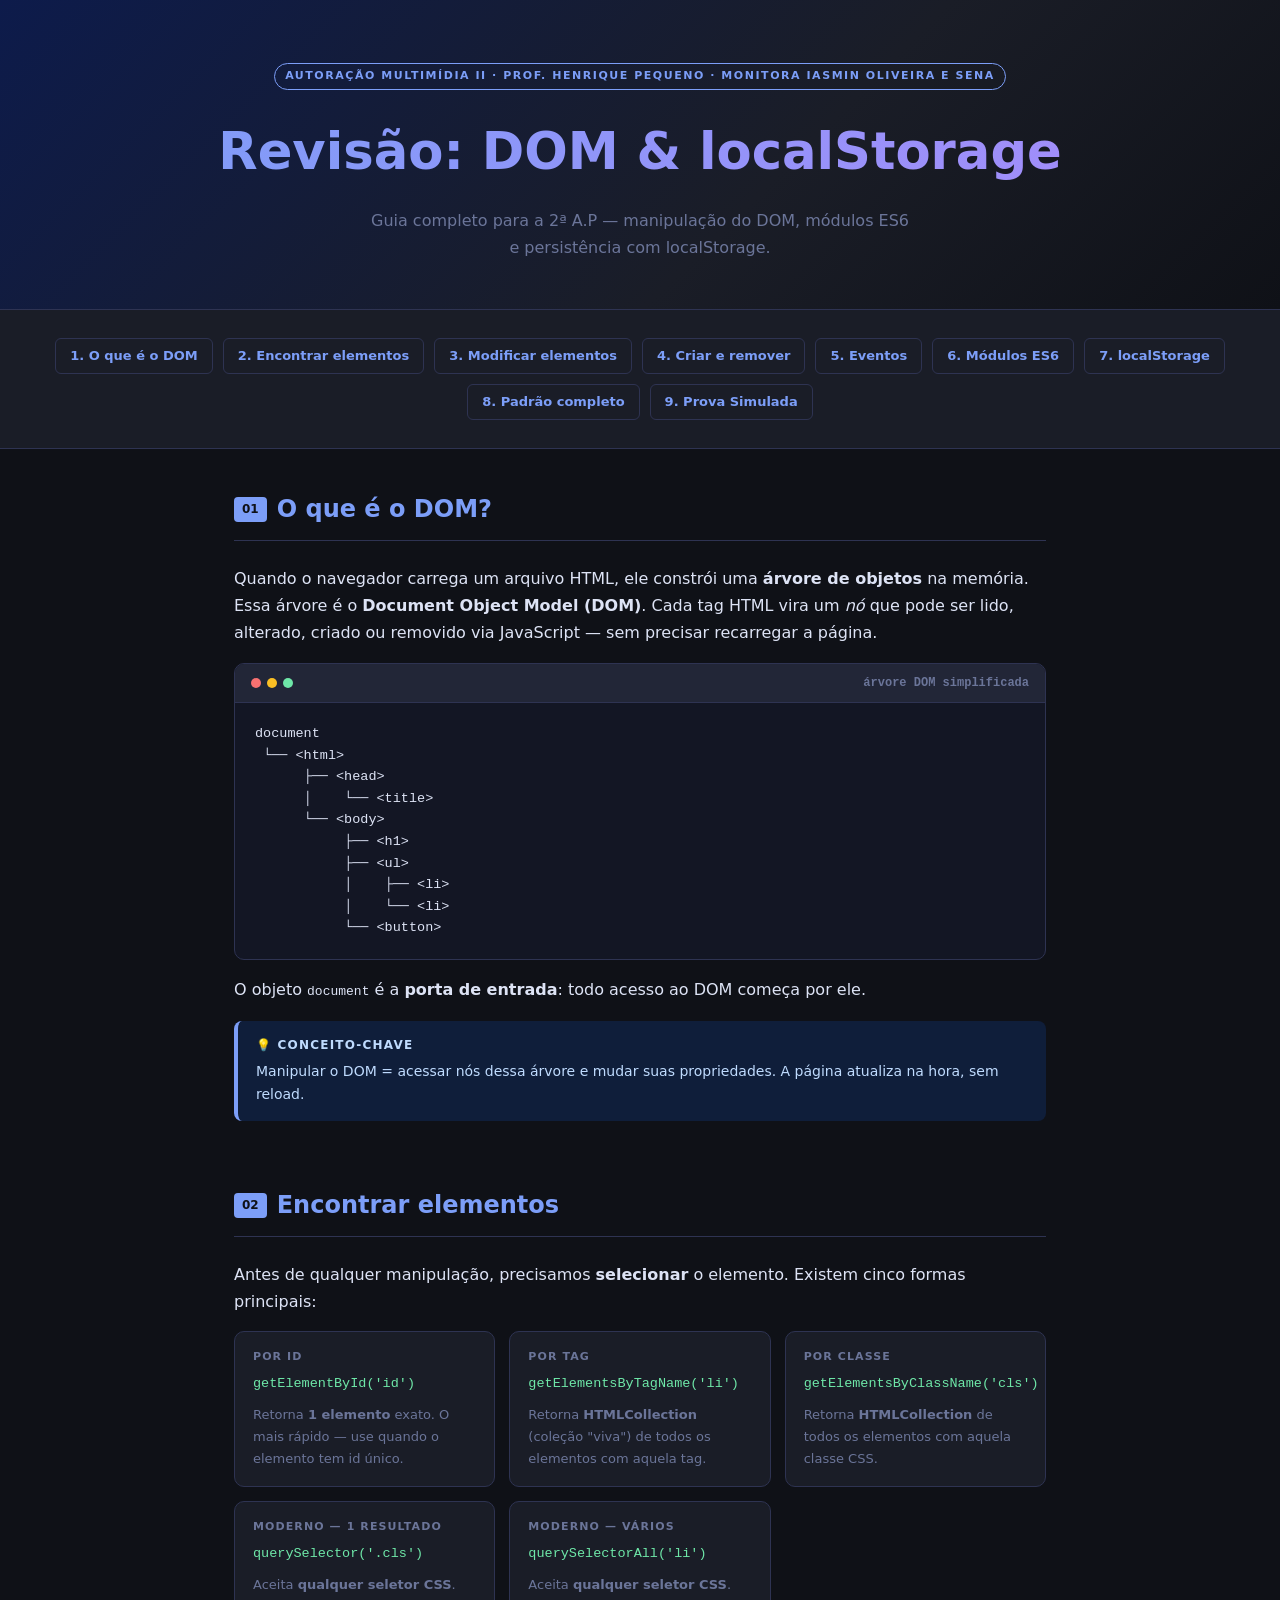
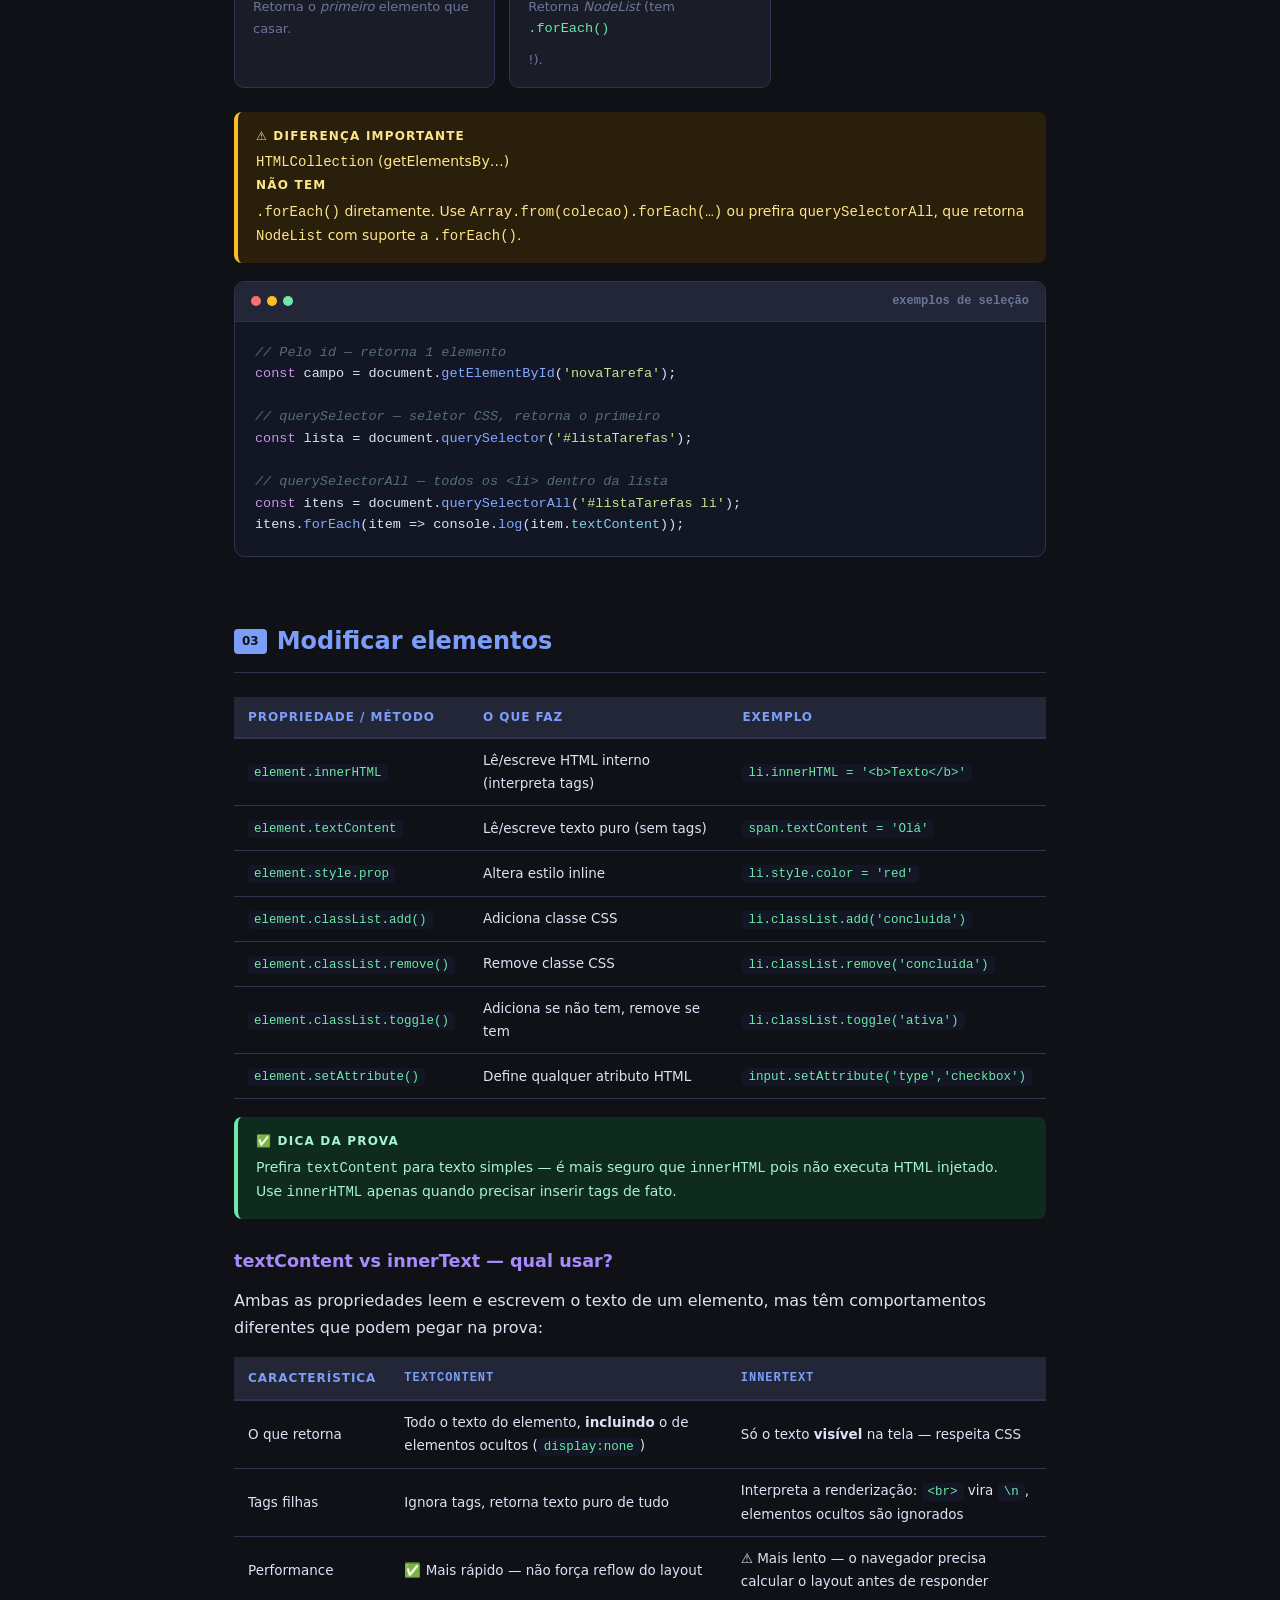
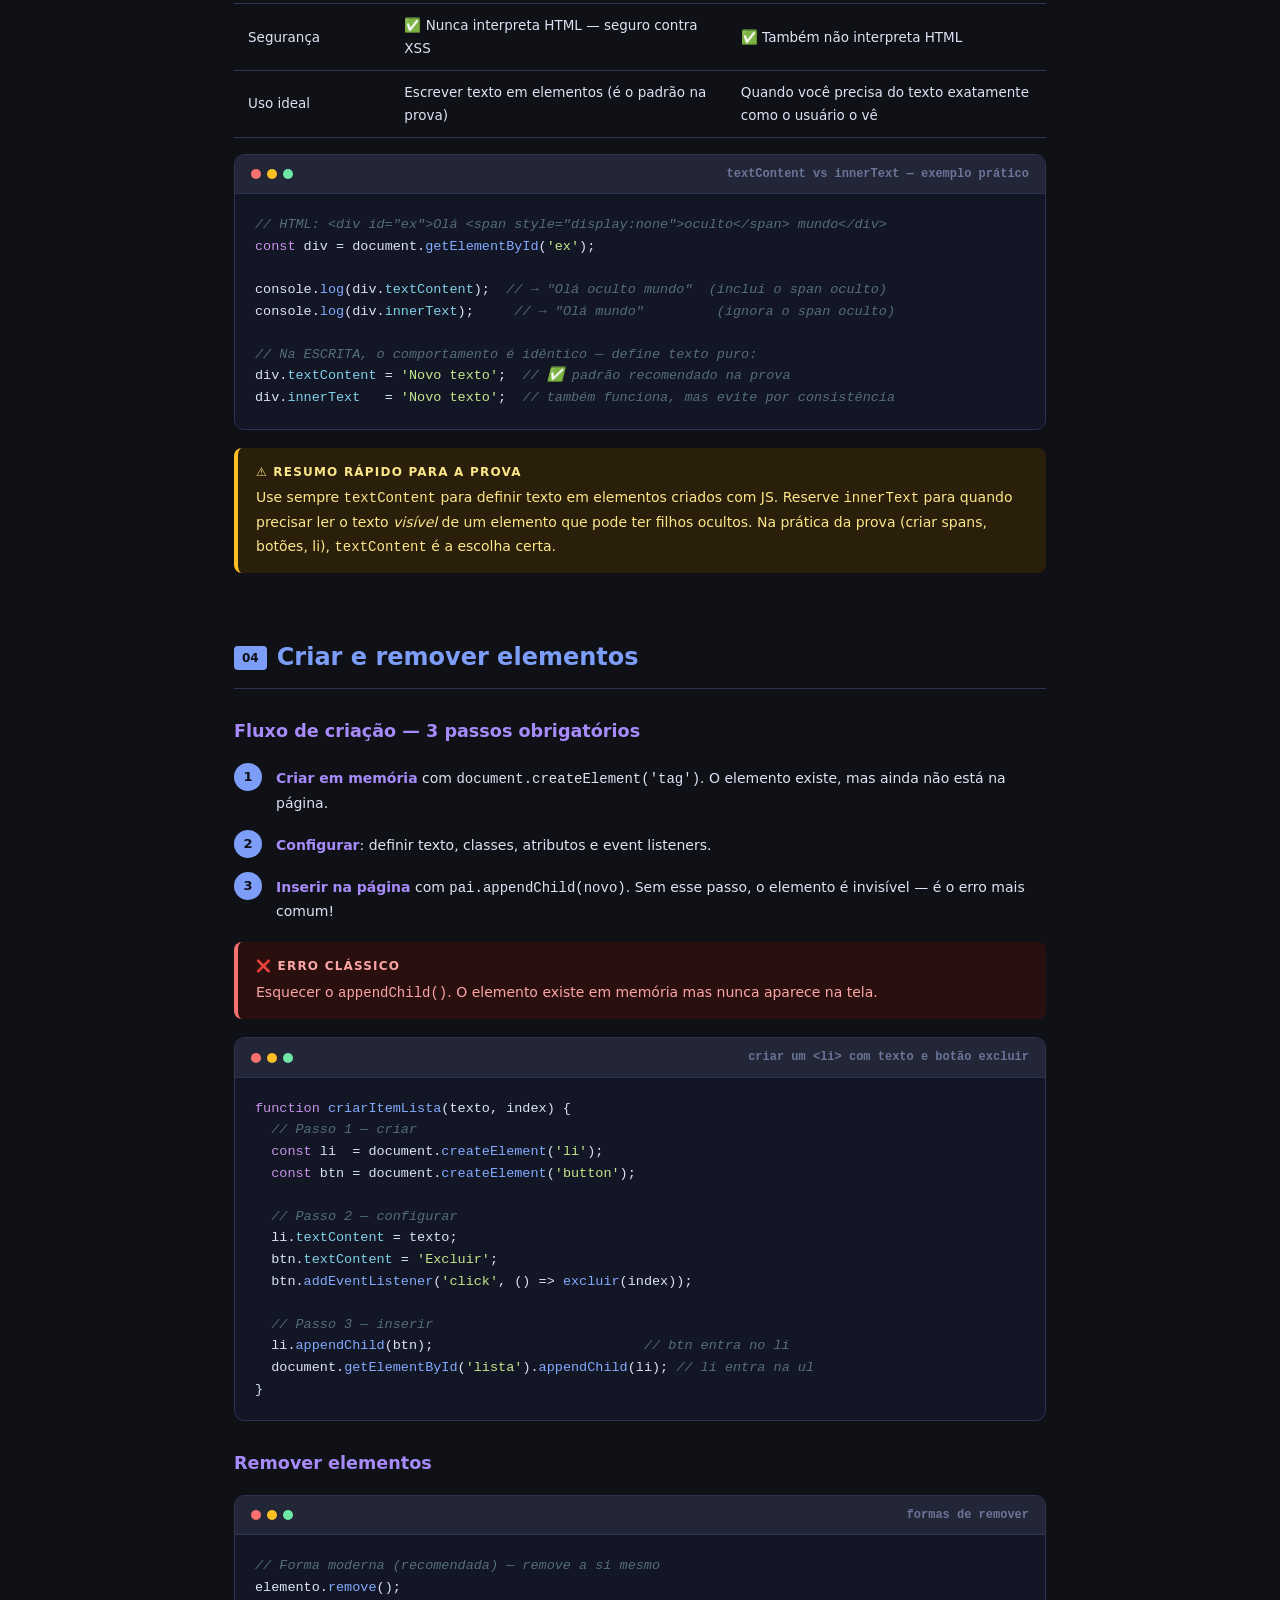
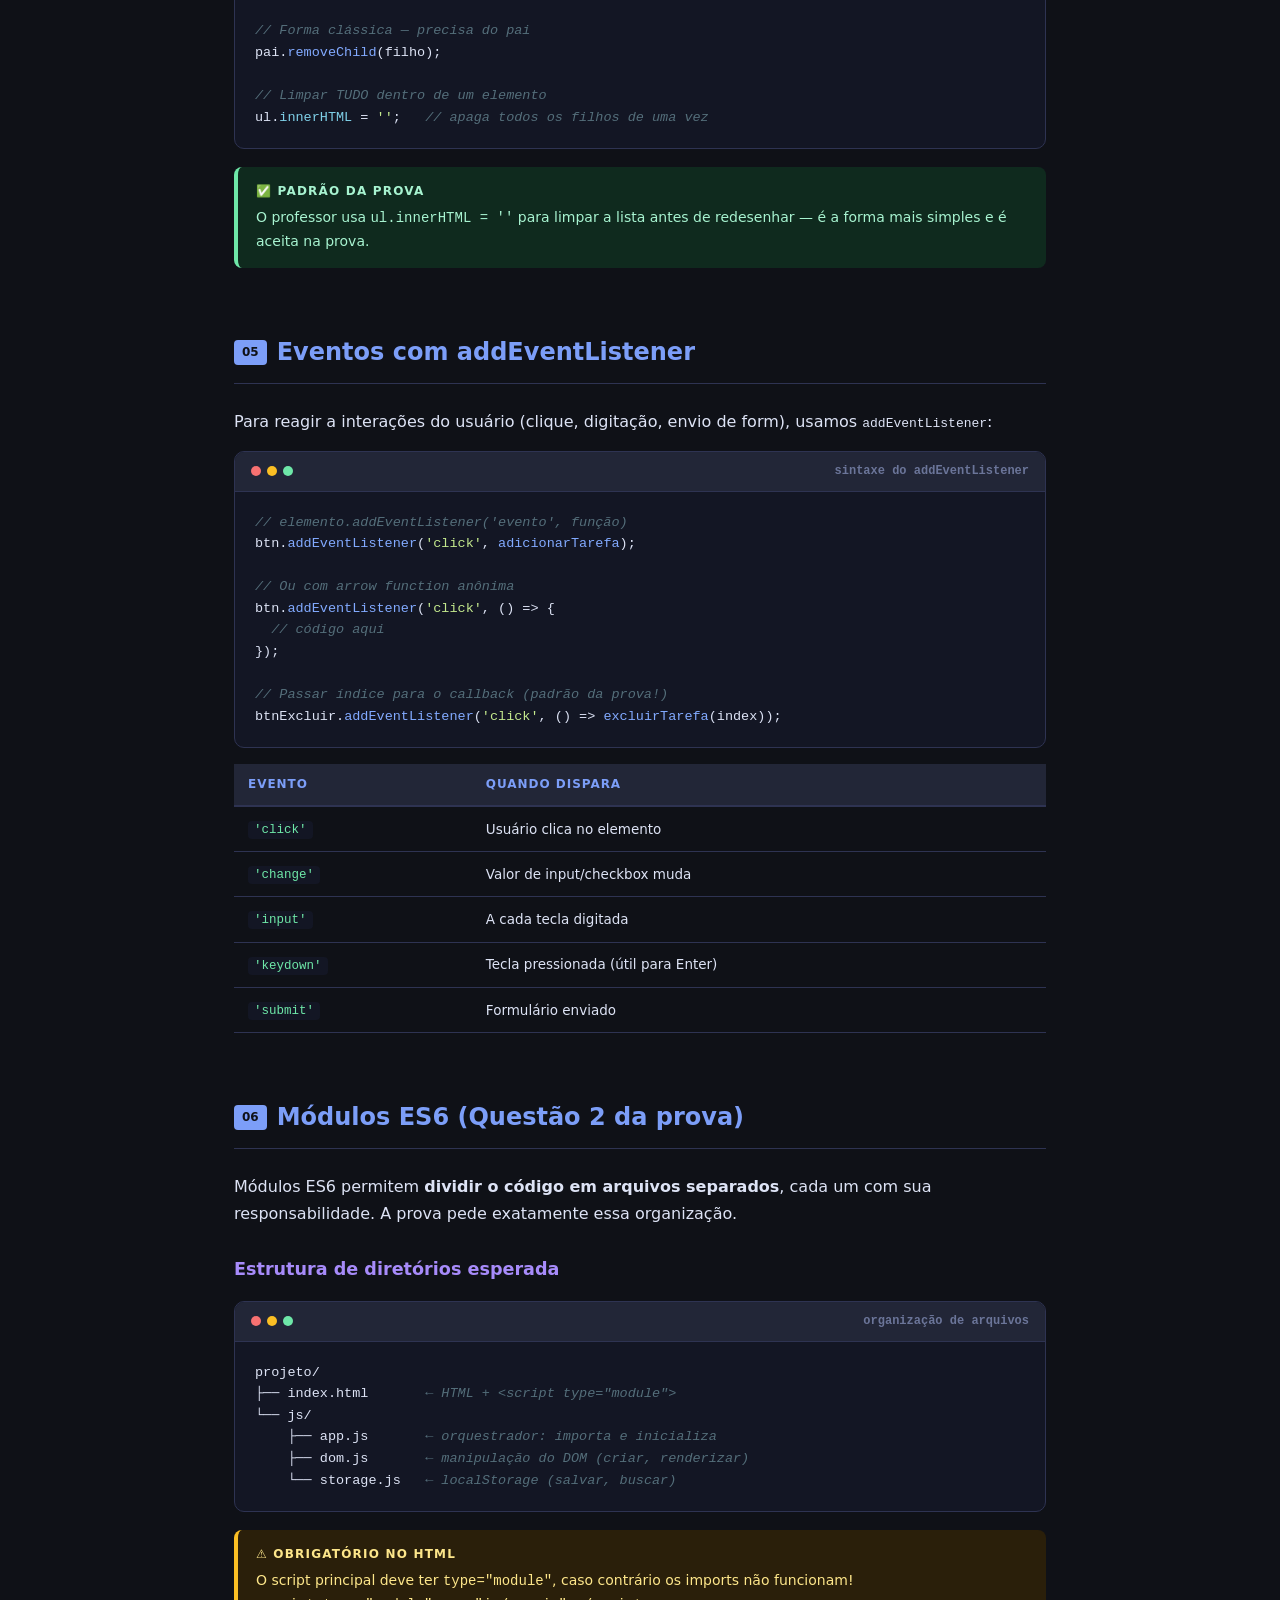
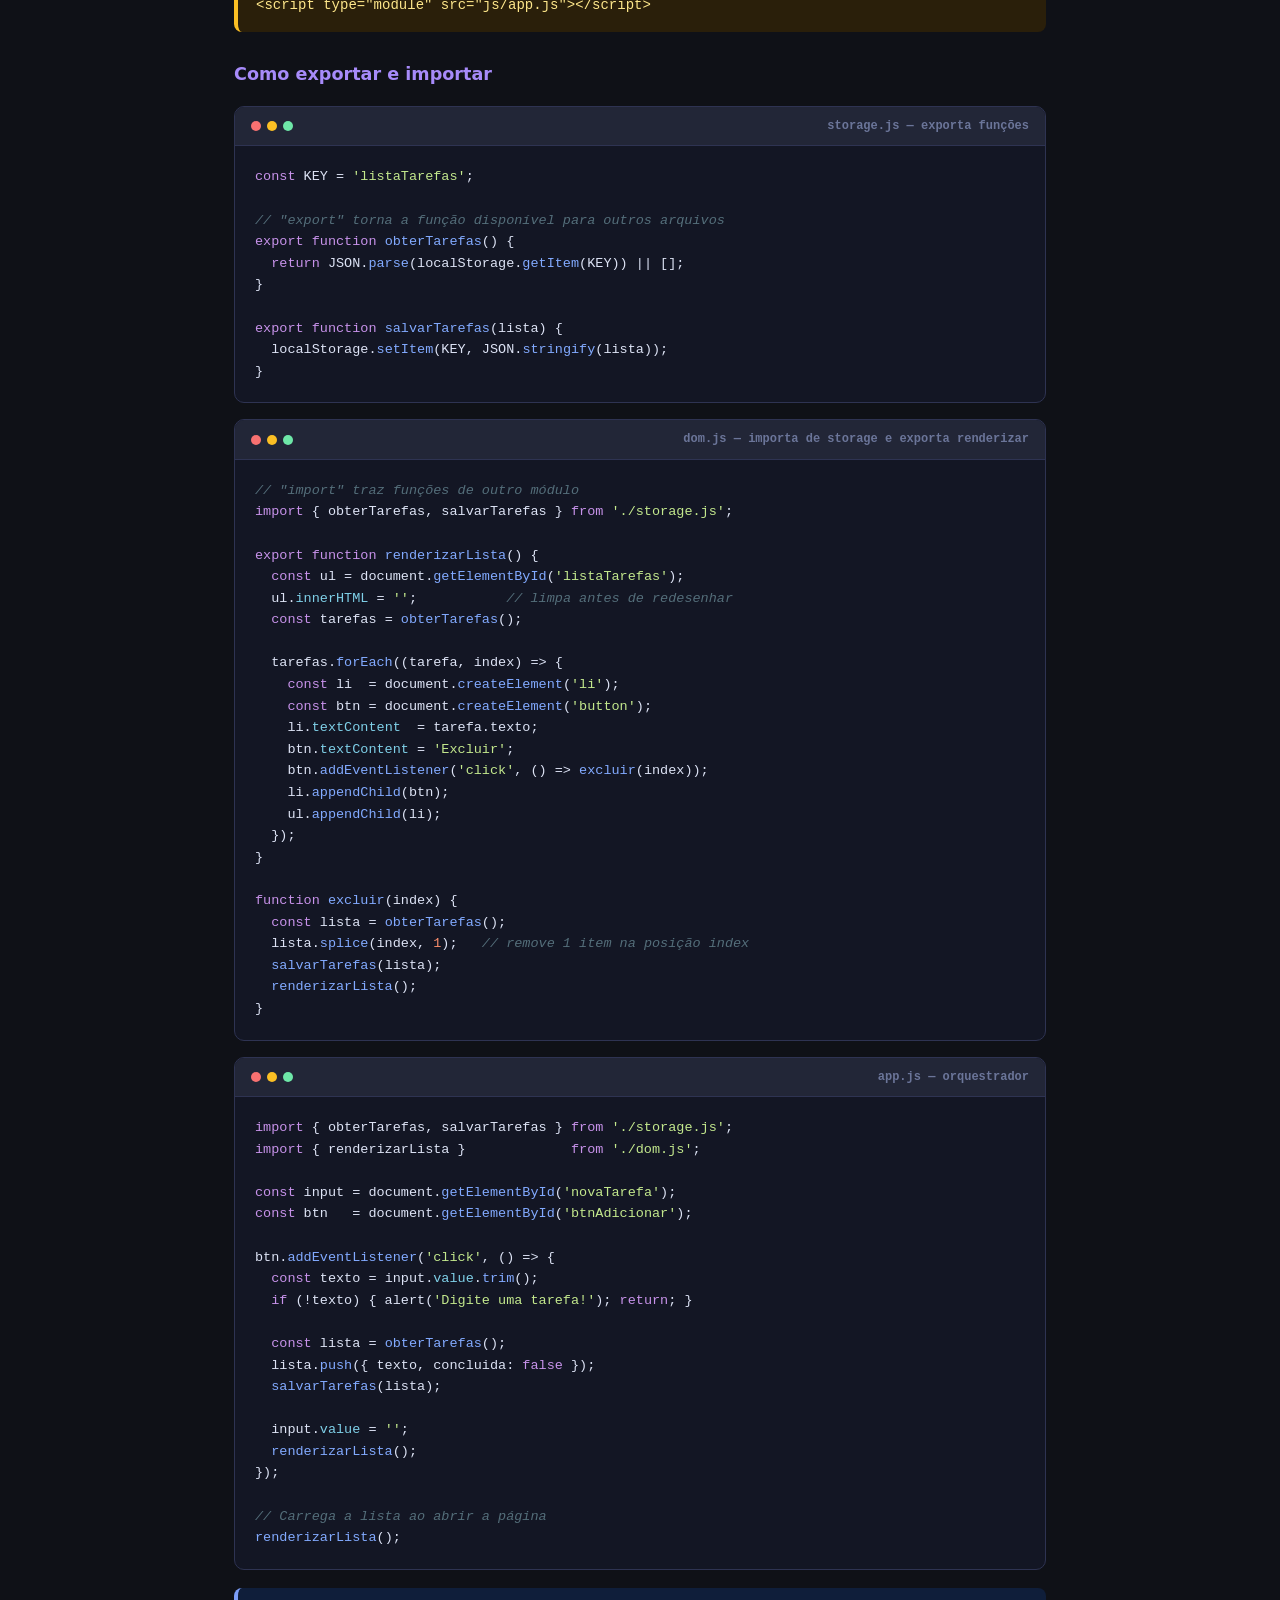
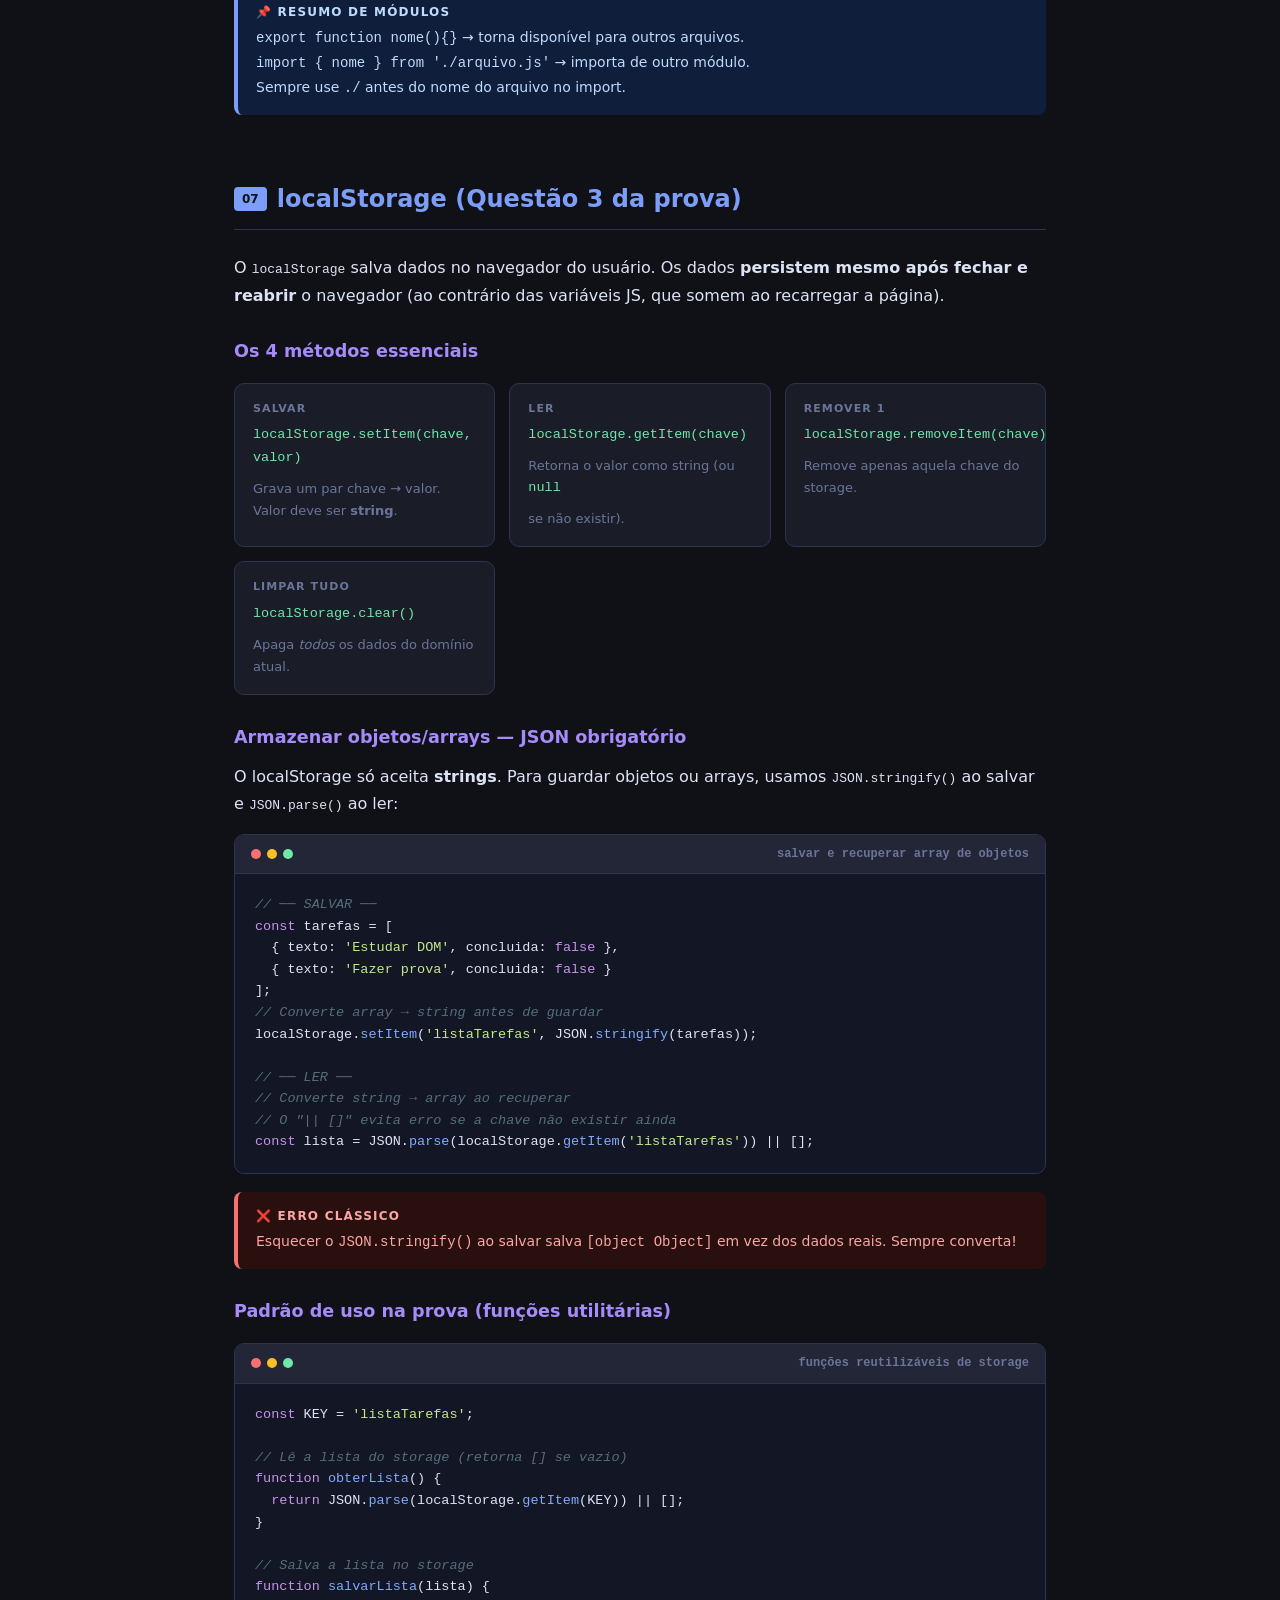
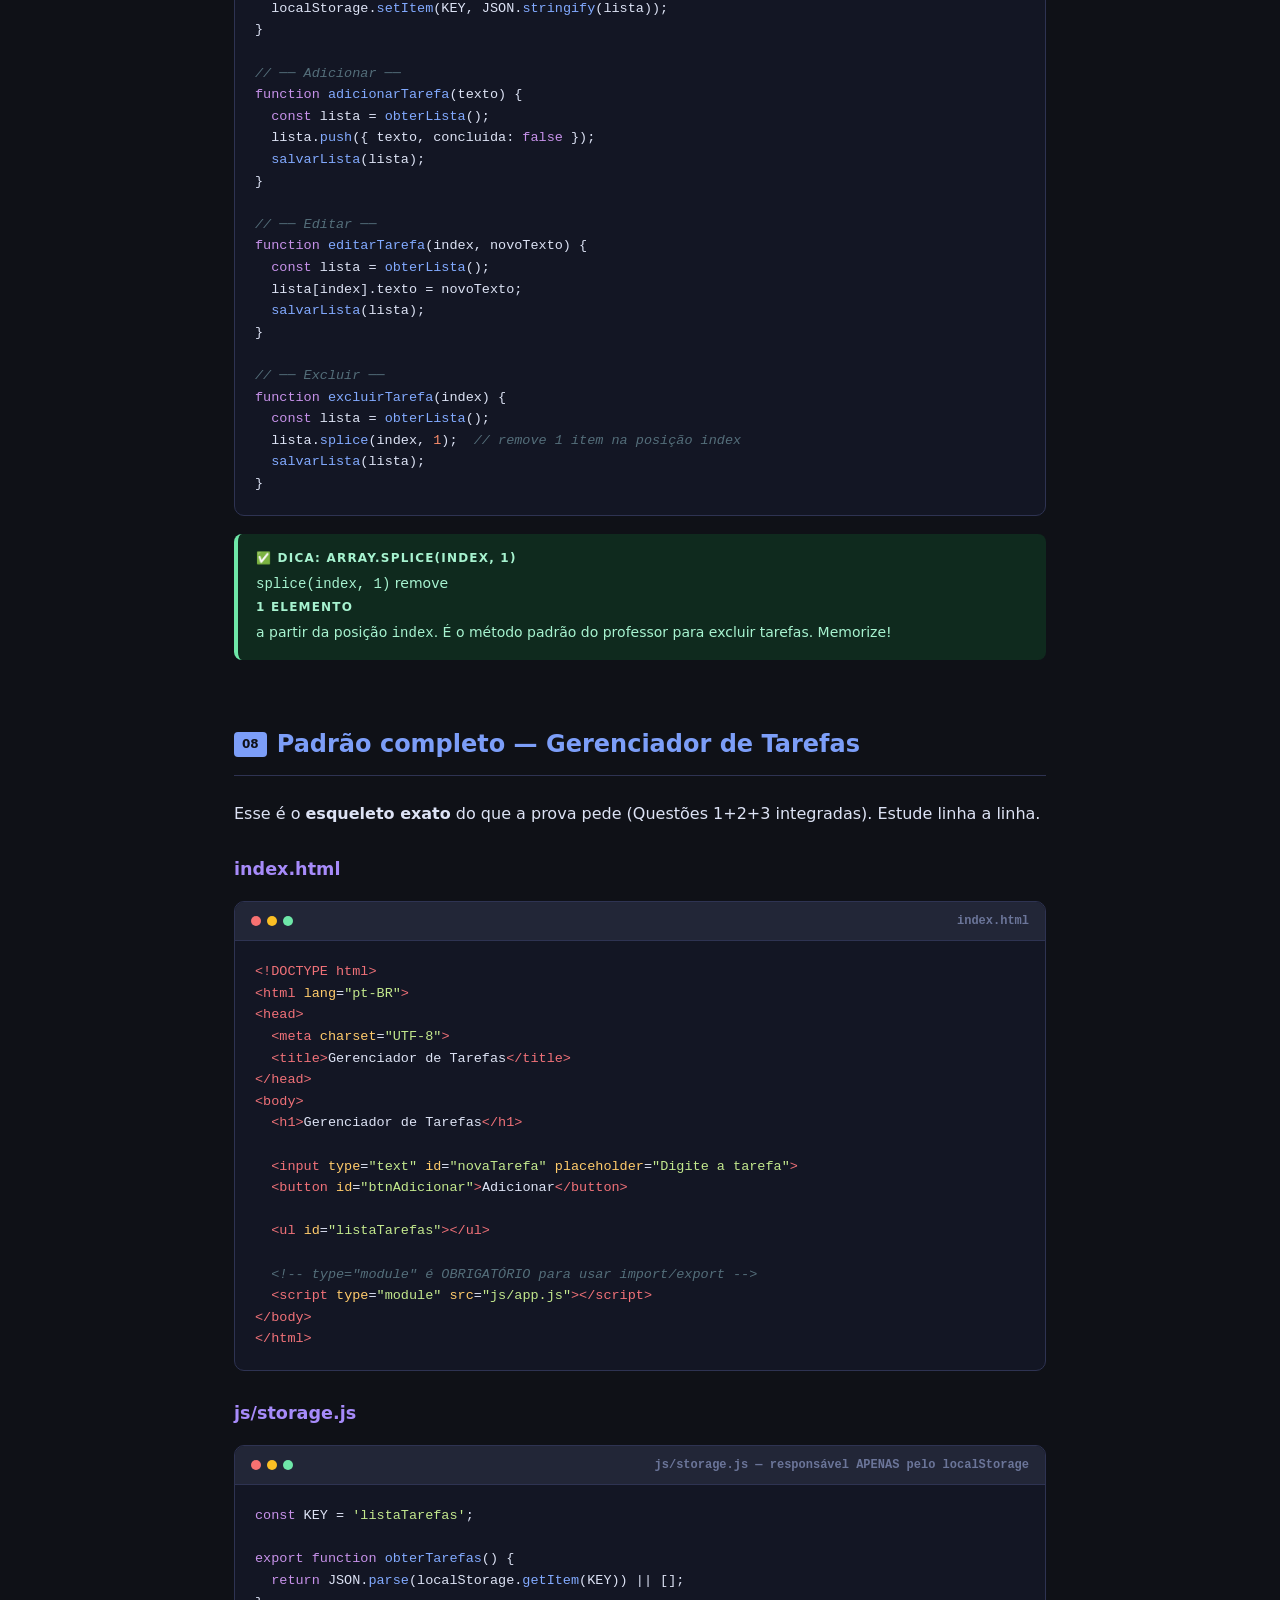
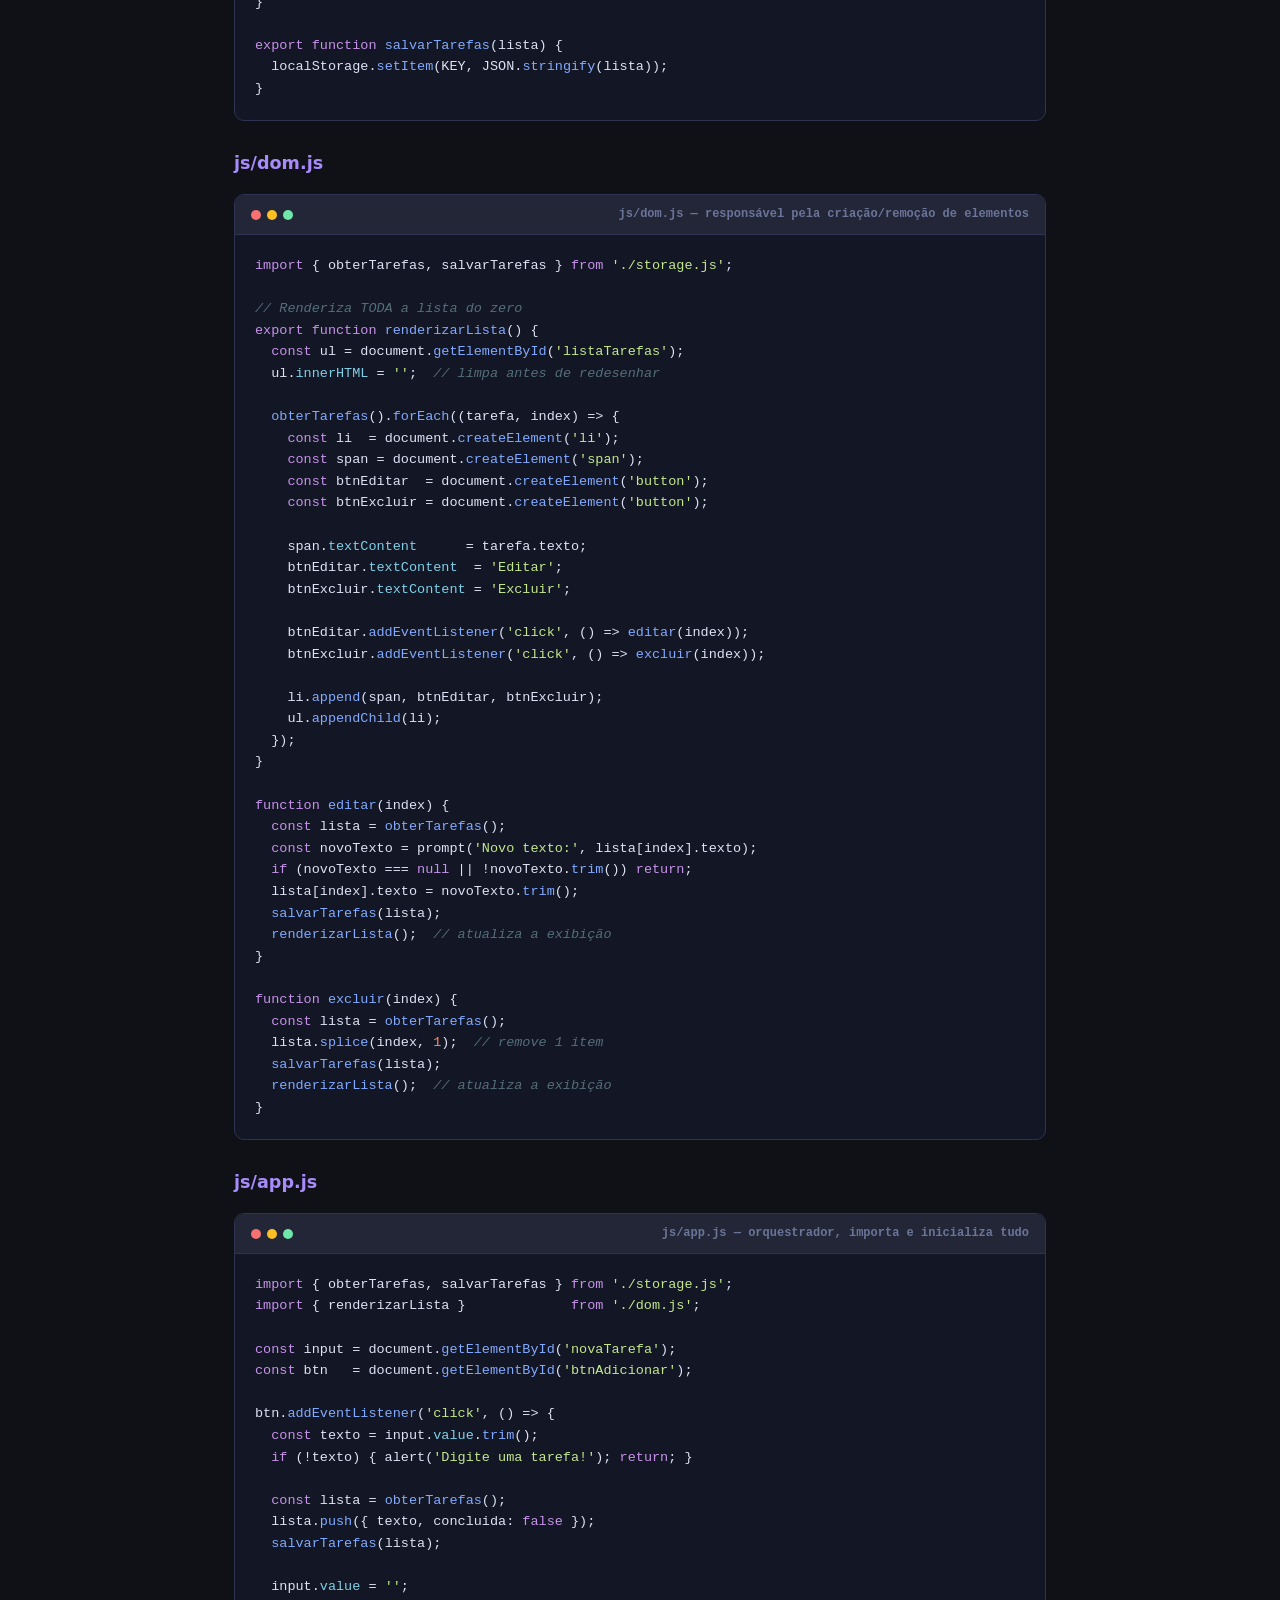
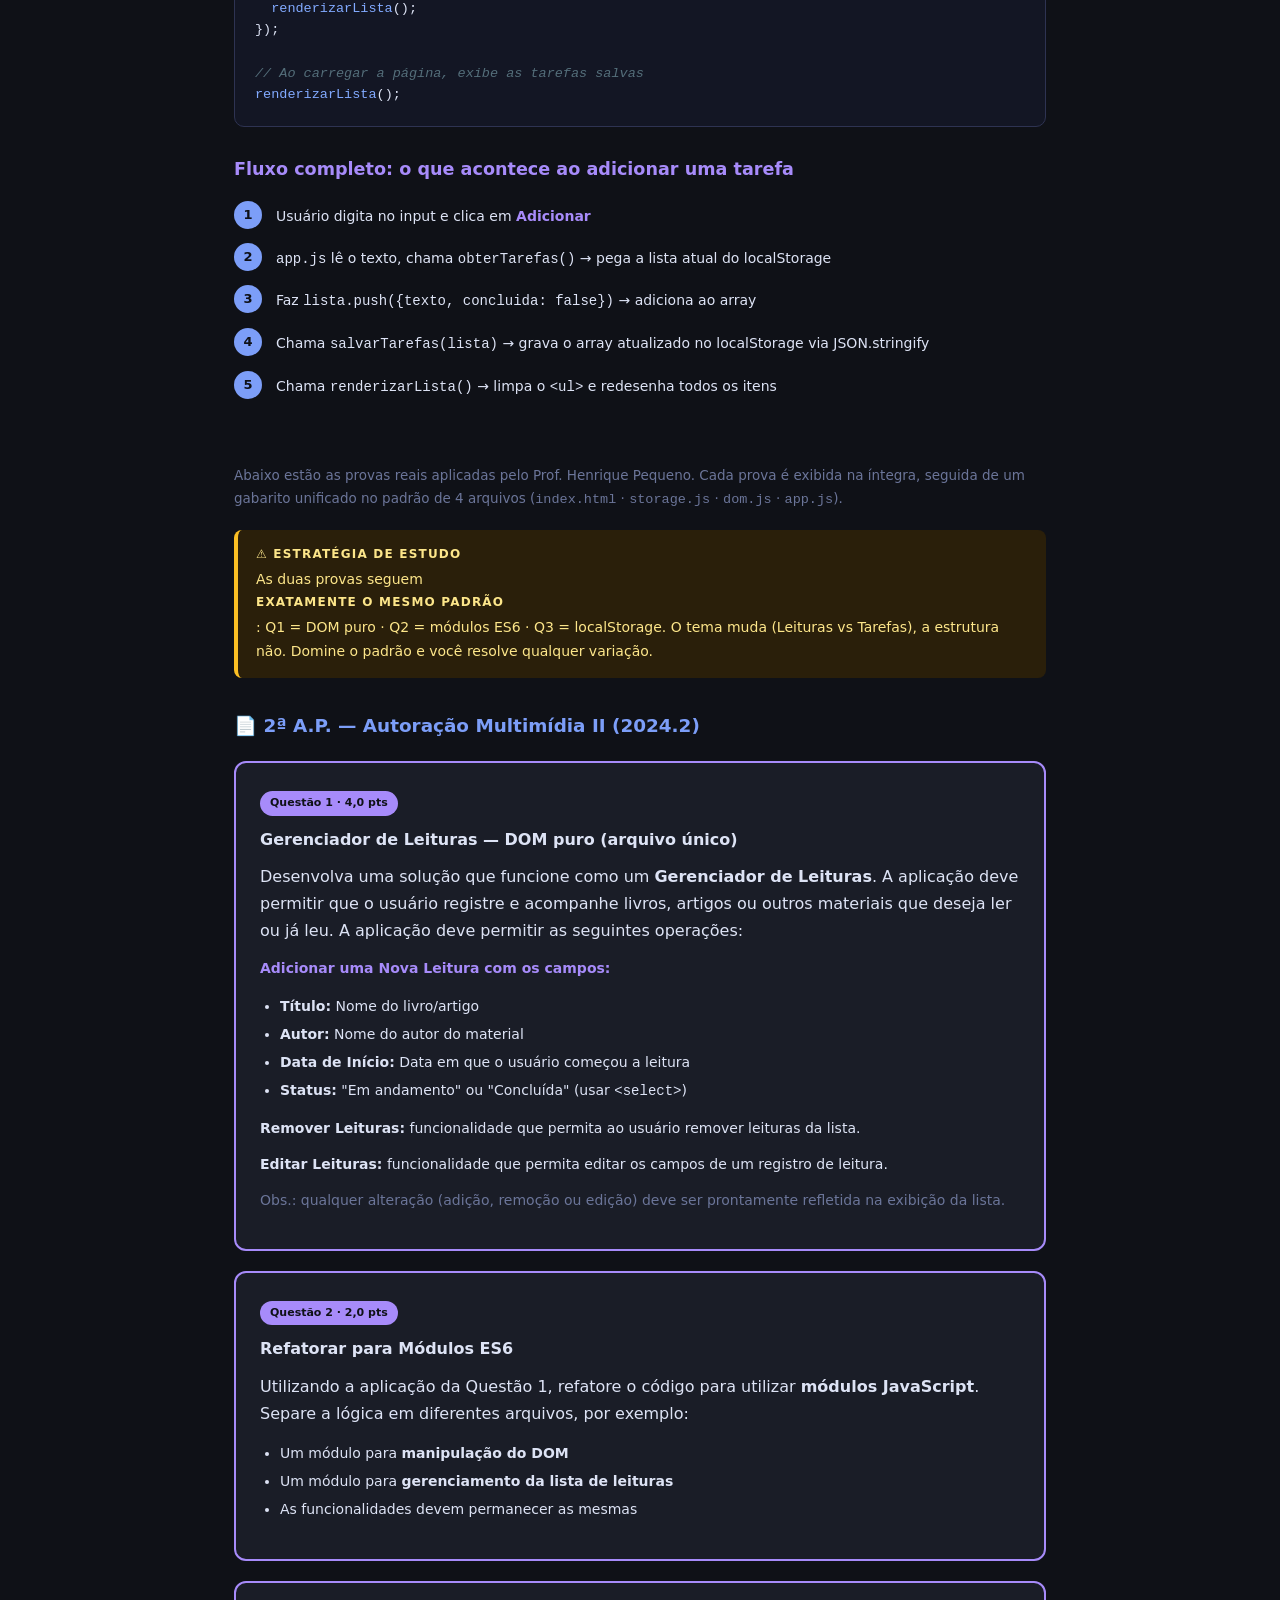
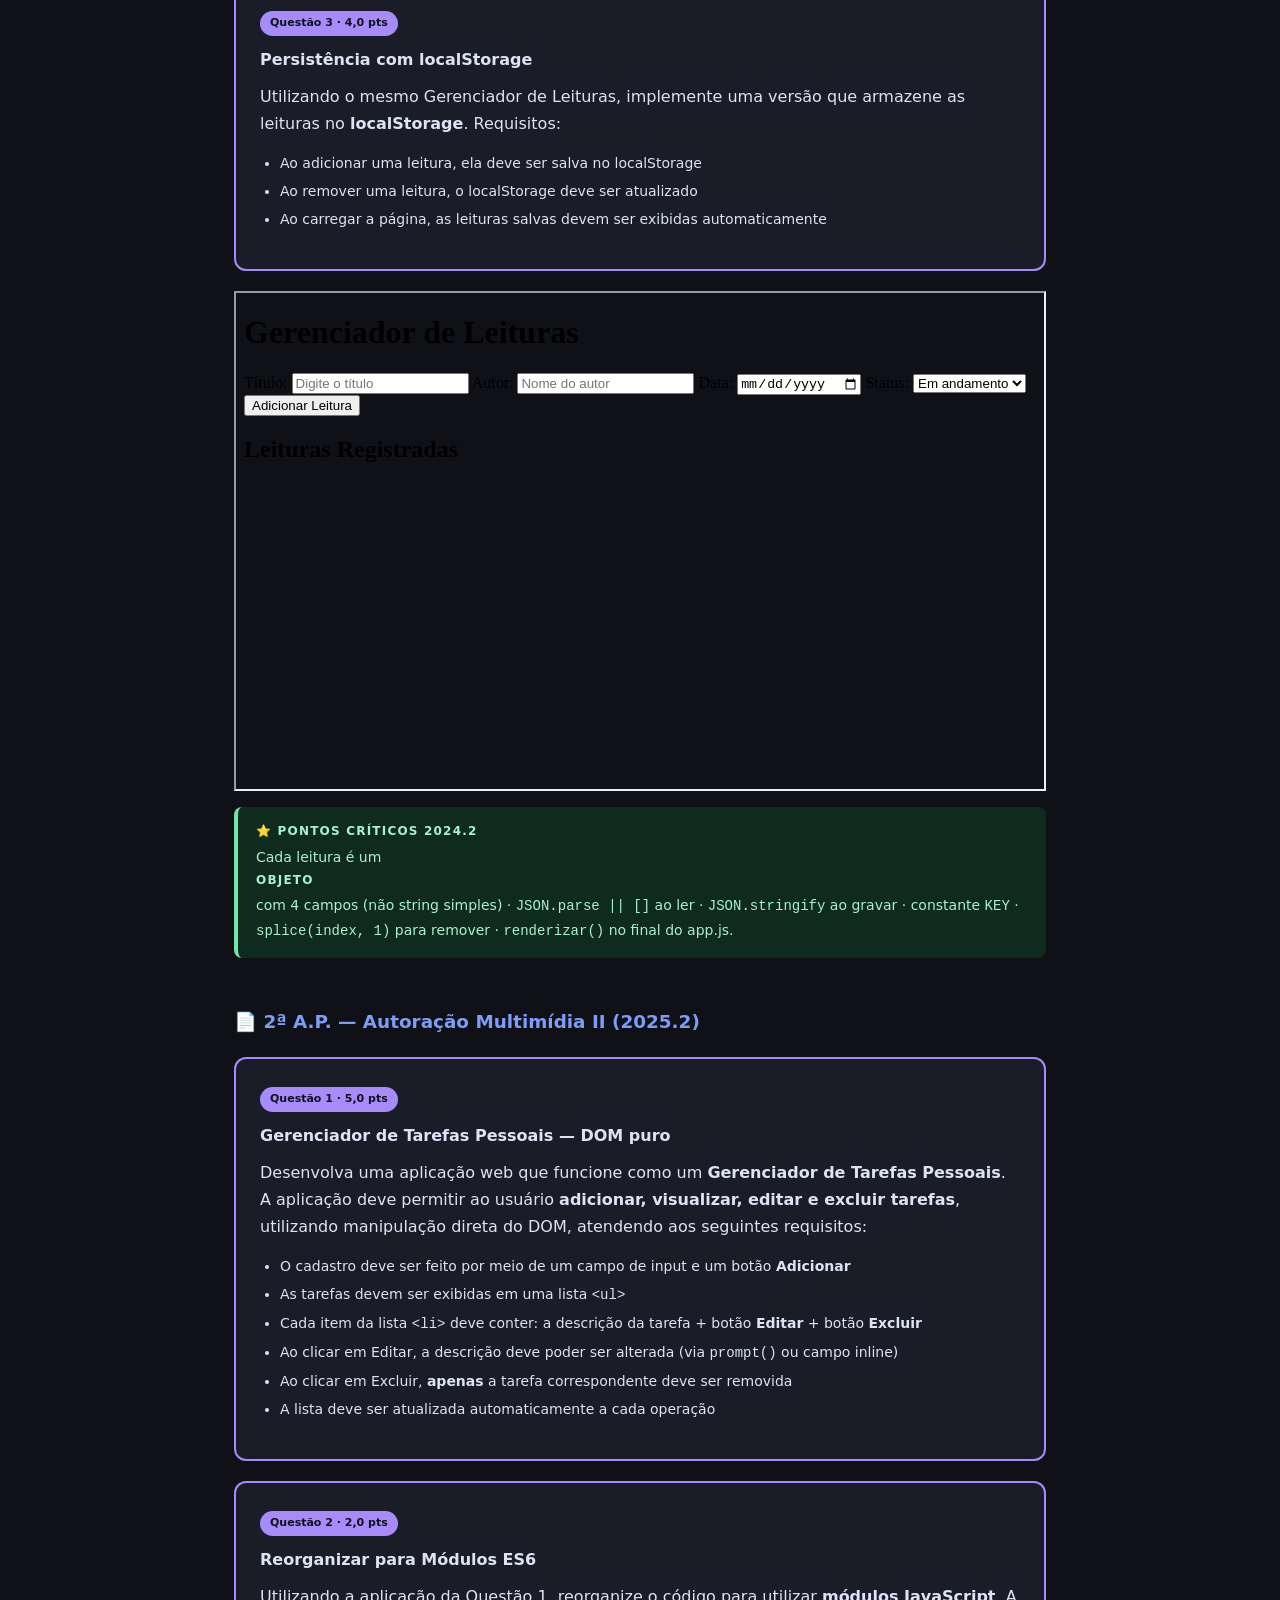
==== commit 97c7a8d5: "Update exam details and remove comments in index.html" ====
--- a/index.html
+++ b/index.html
@@ -704,6 +704,8 @@
   </div>
 
   <!-- ── GABARITO 2024.2 ── -->
+
+  <iframe src="Revisao 2 AP - 2026.1/Prova 2024.2/index.html" width="100%" height="500px" title="Conteúdo Local"></iframe>
  
   <div class="callout tip" style="margin-top:8px;">
     <strong>⭐ pontos críticos 2024.2</strong>
@@ -714,7 +716,7 @@
   <!--  PROVA 2025.2                       -->
   <!-- ════════════════════════════════════ -->
   <h3 style="font-size:1.15rem;color:var(--accent);margin:48px 0 20px;">
-    📄 1ª Chamada da 2ª A.P. — Autoração Multimídia II (2025.2)
+    📄 2ª A.P. — Autoração Multimídia II (2025.2)
   </h3>
 
   <!-- Q1 2025.2 -->
@@ -766,7 +768,6 @@
     Tarefas são <strong>strings simples</strong> (não objetos) · <code>JSON.parse || []</code> ao ler · <code>JSON.stringify</code> ao gravar · constante <code>KEY</code> · <code>textContent</code> (não innerHTML) para o texto · <code>splice(index, 1)</code> para excluir · <code>renderizarLista()</code> no final do app.js.
   </div>
 
-  <!-- ── COMPARATIVO ── -->
   <h3 style="margin-top:48px;">Comparativo entre as duas provas</h3>
   <table>
     <tr><th></th><th>2024.2 — Leituras</th><th>2025.2 — Tarefas</th></tr>
@@ -780,7 +781,6 @@
     <tr><td><strong>Padrão localStorage</strong></td><td colspan="2" style="text-align:center;">Idêntico nas duas — <code>JSON.parse/stringify</code> + constante KEY</td></tr>
   </table>
 
-  <!-- ── CHECKLIST ── -->
   <h3 style="margin-top:36px;">Checklist antes de entregar</h3>
   <div class="quiz">
     <h4>✅ Marque cada item antes de enviar</h4>
--- a/style.css
+++ b/style.css
@@ -0,0 +1,266 @@
+:root {
+      --bg:        #0f1117;
+      --surface:   #1a1d27;
+      --surface2:  #222637;
+      --border:    #2e3352;
+      --text:      #dde3f5;
+      --muted:     #6b7599;
+      --accent:    #7c9ef8;
+      --accent2:   #a78bfa;
+      --green:     #6ee7a8;
+      --yellow:    #fbbf24;
+      --red:       #f87171;
+      --code-bg:   #131624;
+    }
+
+    * { box-sizing: border-box; margin: 0; padding: 0; }
+
+    body {
+      font-family: 'Segoe UI', system-ui, sans-serif;
+      background: var(--bg);
+      color: var(--text);
+      line-height: 1.7;
+    }
+
+    /* ── HERO ── */
+    .hero {
+      background: linear-gradient(135deg, #0d1b4b 0%, #1a1d27 60%, #0f1117 100%);
+      padding: 60px 24px 48px;
+      text-align: center;
+      border-bottom: 1px solid var(--border);
+    }
+    .hero .tag {
+      display: inline-block;
+      font-size: 11px;
+      font-weight: 700;
+      letter-spacing: .14em;
+      text-transform: uppercase;
+      color: var(--accent);
+      border: 1px solid var(--accent);
+      padding: 3px 10px;
+      border-radius: 20px;
+      margin-bottom: 18px;
+    }
+    .hero h1 {
+      font-size: clamp(2rem, 5vw, 3.2rem);
+      font-weight: 800;
+      background: linear-gradient(90deg, var(--accent), var(--accent2));
+      -webkit-background-clip: text;
+      -webkit-text-fill-color: transparent;
+      background-clip: text;
+      margin-bottom: 12px;
+    }
+    .hero p {
+      color: var(--muted);
+      font-size: 1rem;
+      max-width: 540px;
+      margin: 0 auto;
+    }
+
+    /* ── NAV ÍNDICE ── */
+    .toc {
+      display: flex;
+      flex-wrap: wrap;
+      gap: 10px;
+      justify-content: center;
+      padding: 28px 24px;
+      background: var(--surface);
+      border-bottom: 1px solid var(--border);
+    }
+    .toc a {
+      color: var(--accent);
+      text-decoration: none;
+      font-size: 13px;
+      font-weight: 600;
+      padding: 6px 14px;
+      border: 1px solid var(--border);
+      border-radius: 6px;
+      transition: background .15s, border-color .15s;
+    }
+    .toc a:hover { background: var(--surface2); border-color: var(--accent); }
+
+    /* ── LAYOUT ── */
+    main { max-width: 860px; margin: 0 auto; padding: 40px 24px 80px; }
+
+    section { margin-bottom: 64px; }
+
+    h2 {
+      font-size: 1.5rem;
+      font-weight: 700;
+      color: var(--accent);
+      margin-bottom: 24px;
+      padding-bottom: 10px;
+      border-bottom: 1px solid var(--border);
+      display: flex;
+      align-items: center;
+      gap: 10px;
+    }
+    h2 .num {
+      background: var(--accent);
+      color: var(--bg);
+      font-size: 12px;
+      font-weight: 800;
+      padding: 2px 8px;
+      border-radius: 4px;
+    }
+
+    h3 {
+      font-size: 1.1rem;
+      font-weight: 700;
+      color: var(--accent2);
+      margin: 28px 0 10px;
+    }
+
+    p { margin-bottom: 12px; color: var(--text); }
+
+    /* ── CARDS DE MÉTODO ── */
+    .method-grid {
+      display: grid;
+      grid-template-columns: repeat(auto-fill, minmax(250px, 1fr));
+      gap: 14px;
+      margin: 16px 0 24px;
+    }
+    .method-card {
+      background: var(--surface);
+      border: 1px solid var(--border);
+      border-radius: 10px;
+      padding: 16px 18px;
+    }
+    .method-card .label {
+      font-size: 11px;
+      font-weight: 700;
+      letter-spacing: .1em;
+      text-transform: uppercase;
+      color: var(--muted);
+      margin-bottom: 6px;
+    }
+    .method-card code {
+      display: block;
+      font-family: 'Consolas', 'Fira Code', monospace;
+      font-size: 13.5px;
+      color: var(--green);
+      margin-bottom: 8px;
+    }
+    .method-card p { font-size: 13px; color: var(--muted); margin: 0; }
+
+    /* ── BLOCOS DE CÓDIGO ── */
+    .code-block {
+      background: var(--code-bg);
+      border: 1px solid var(--border);
+      border-radius: 10px;
+      margin: 16px 0;
+      overflow: hidden;
+    }
+    .code-header {
+      display: flex;
+      align-items: center;
+      justify-content: space-between;
+      padding: 9px 16px;
+      background: var(--surface2);
+      border-bottom: 1px solid var(--border);
+      font-size: 12px;
+      font-weight: 600;
+      color: var(--muted);
+      font-family: monospace;
+    }
+    .code-header .dot { width: 10px; height: 10px; border-radius: 50%; }
+    .dots { display: flex; gap: 6px; }
+    .dot-r { background: #f87171; }
+    .dot-y { background: #fbbf24; }
+    .dot-g { background: #6ee7a8; }
+    pre {
+      padding: 20px;
+      overflow-x: auto;
+      font-family: 'Consolas', 'Fira Code', monospace;
+      font-size: 13.5px;
+      line-height: 1.6;
+      color: var(--text);
+    }
+    .kw   { color: #c792ea; }
+    .fn   { color: #82aaff; }
+    .str  { color: #c3e88d; }
+    .cm   { color: #546e7a; font-style: italic; }
+    .num  { color: #f78c6c; }
+    .prop { color: #7fd0e8; }
+    .tag  { color: #f07178; }
+    .attr { color: #ffcb6b; }
+
+    /* ── CALLOUTS ── */
+    .callout {
+      border-radius: 8px;
+      padding: 14px 18px;
+      margin: 18px 0;
+      font-size: 14px;
+      border-left: 4px solid;
+    }
+    .callout.tip   { background: #0f2a1e; border-color: var(--green);  color: #a7f3d0; }
+    .callout.warn  { background: #2a1f0a; border-color: var(--yellow); color: #fde68a; }
+    .callout.error { background: #2a0f0f; border-color: var(--red);    color: #fca5a5; }
+    .callout.info  { background: #0f1e3a; border-color: var(--accent); color: #bfdbfe; }
+    .callout strong { display: block; margin-bottom: 4px; font-size: 12px; letter-spacing: .1em; text-transform: uppercase; }
+
+    /* ── TABELAS ── */
+    table { width: 100%; border-collapse: collapse; margin: 16px 0; font-size: 13.5px; }
+    th { background: var(--surface2); color: var(--accent); padding: 10px 14px; text-align: left; font-size: 12px; text-transform: uppercase; letter-spacing: .08em; border-bottom: 2px solid var(--border); }
+    td { padding: 10px 14px; border-bottom: 1px solid var(--border); color: var(--text); }
+    tr:hover td { background: var(--surface); }
+    td code { font-family: monospace; font-size: 12.5px; color: var(--green); background: var(--code-bg); padding: 2px 6px; border-radius: 4px; }
+
+    /* ── FLUXO / STEPS ── */
+    .steps { counter-reset: step; margin: 16px 0; }
+    .step {
+      display: flex;
+      gap: 14px;
+      align-items: flex-start;
+      margin-bottom: 14px;
+    }
+    .step-num {
+      flex-shrink: 0;
+      width: 28px; height: 28px;
+      border-radius: 50%;
+      background: var(--accent);
+      color: var(--bg);
+      font-weight: 800;
+      font-size: 13px;
+      display: flex; align-items: center; justify-content: center;
+    }
+    .step-body { font-size: 14px; padding-top: 4px; }
+    .step-body strong { color: var(--accent2); }
+
+    /* ── QUIZ ── */
+    .quiz { background: var(--surface); border: 1px solid var(--border); border-radius: 10px; padding: 20px 24px; margin: 20px 0; }
+    .quiz h4 { color: var(--yellow); font-size: 14px; margin-bottom: 12px; }
+    .quiz ol { padding-left: 20px; }
+    .quiz li { margin-bottom: 8px; font-size: 14px; }
+    details { margin-top: 12px; }
+    summary { cursor: pointer; color: var(--accent); font-size: 13px; font-weight: 600; }
+    .answer { margin-top: 10px; font-size: 13.5px; color: var(--green); padding: 10px 14px; background: var(--code-bg); border-radius: 6px; }
+
+    /* ── PROVA SIMULADA ── */
+    .exam-box {
+      background: var(--surface);
+      border: 2px solid var(--accent2);
+      border-radius: 12px;
+      padding: 24px;
+      margin: 20px 0;
+    }
+    .exam-box .pts {
+      display: inline-block;
+      background: var(--accent2);
+      color: var(--bg);
+      font-size: 11px;
+      font-weight: 800;
+      padding: 3px 10px;
+      border-radius: 20px;
+      margin-bottom: 10px;
+    }
+    .exam-box h4 { color: var(--text); font-size: 1rem; margin-bottom: 10px; }
+
+    /* ── FOOTER ── */
+    footer {
+      text-align: center;
+      padding: 28px;
+      color: var(--muted);
+      font-size: 12px;
+      border-top: 1px solid var(--border);
+    }
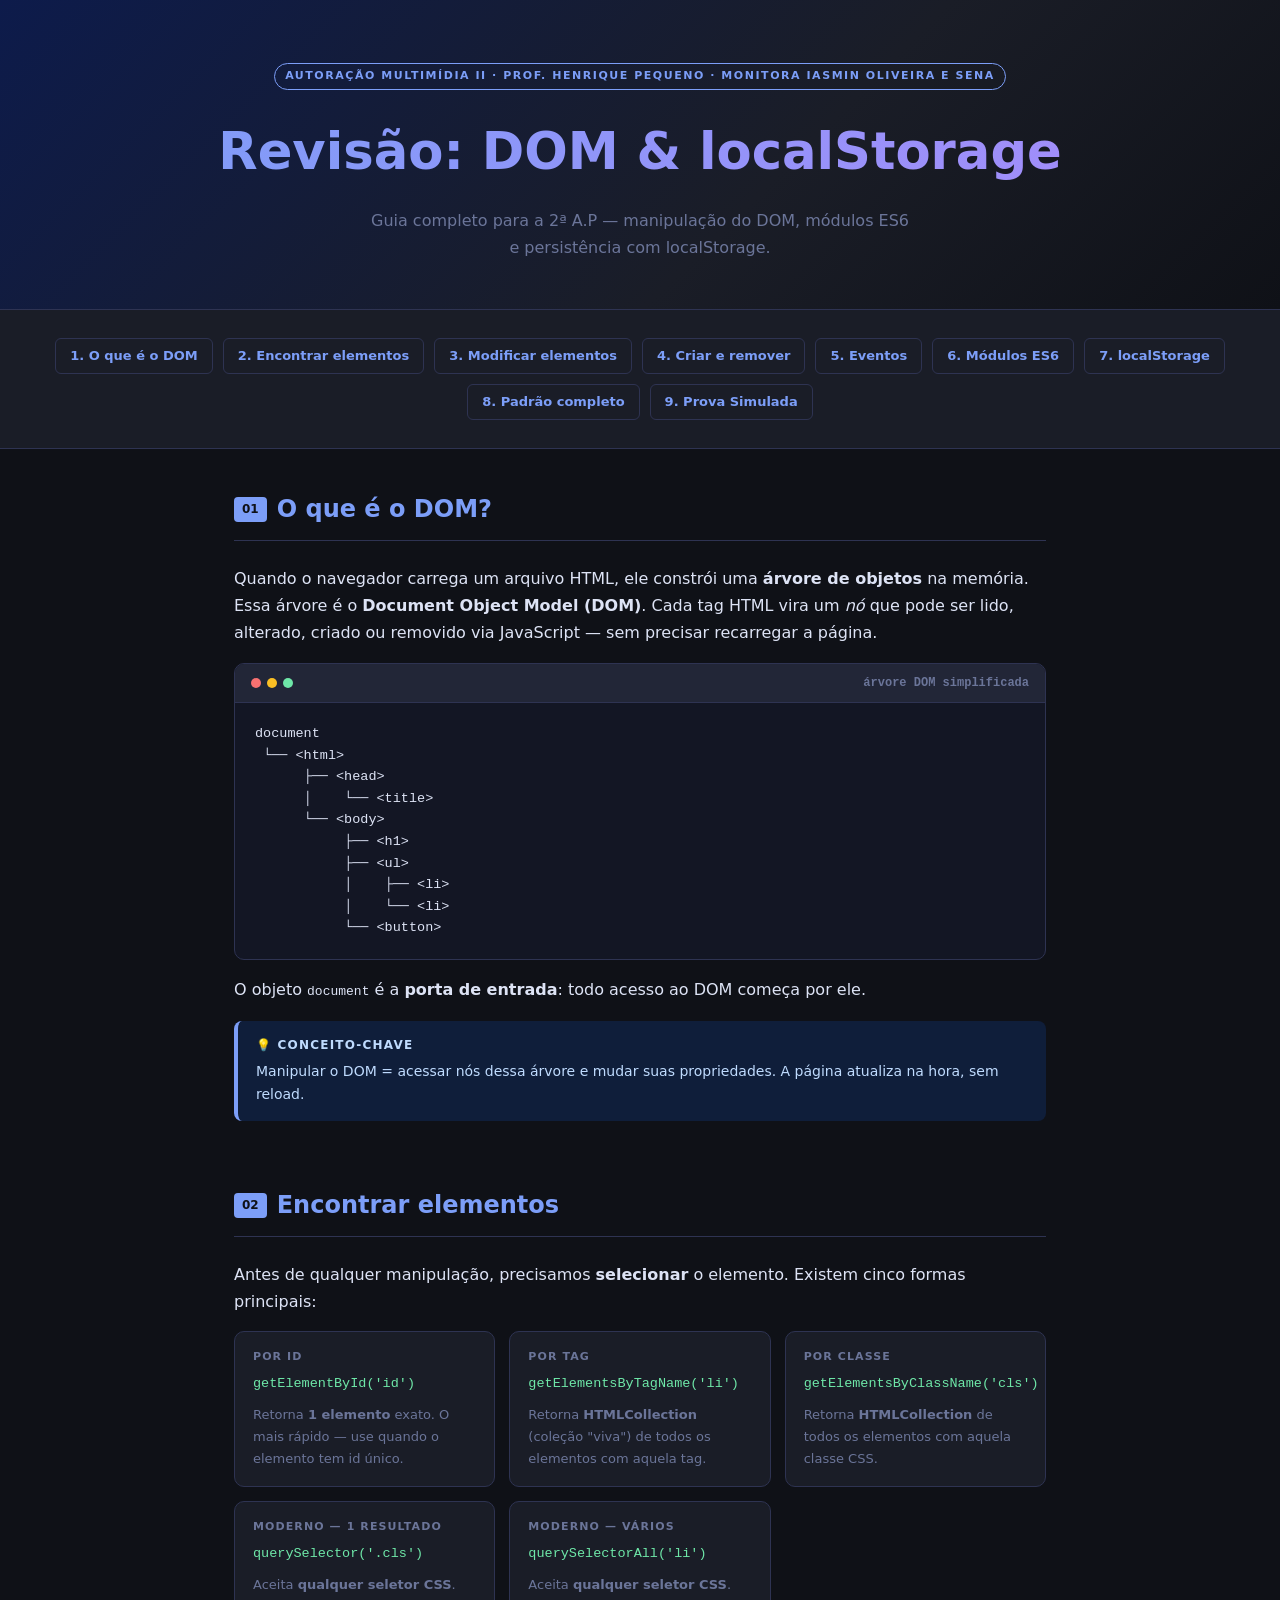
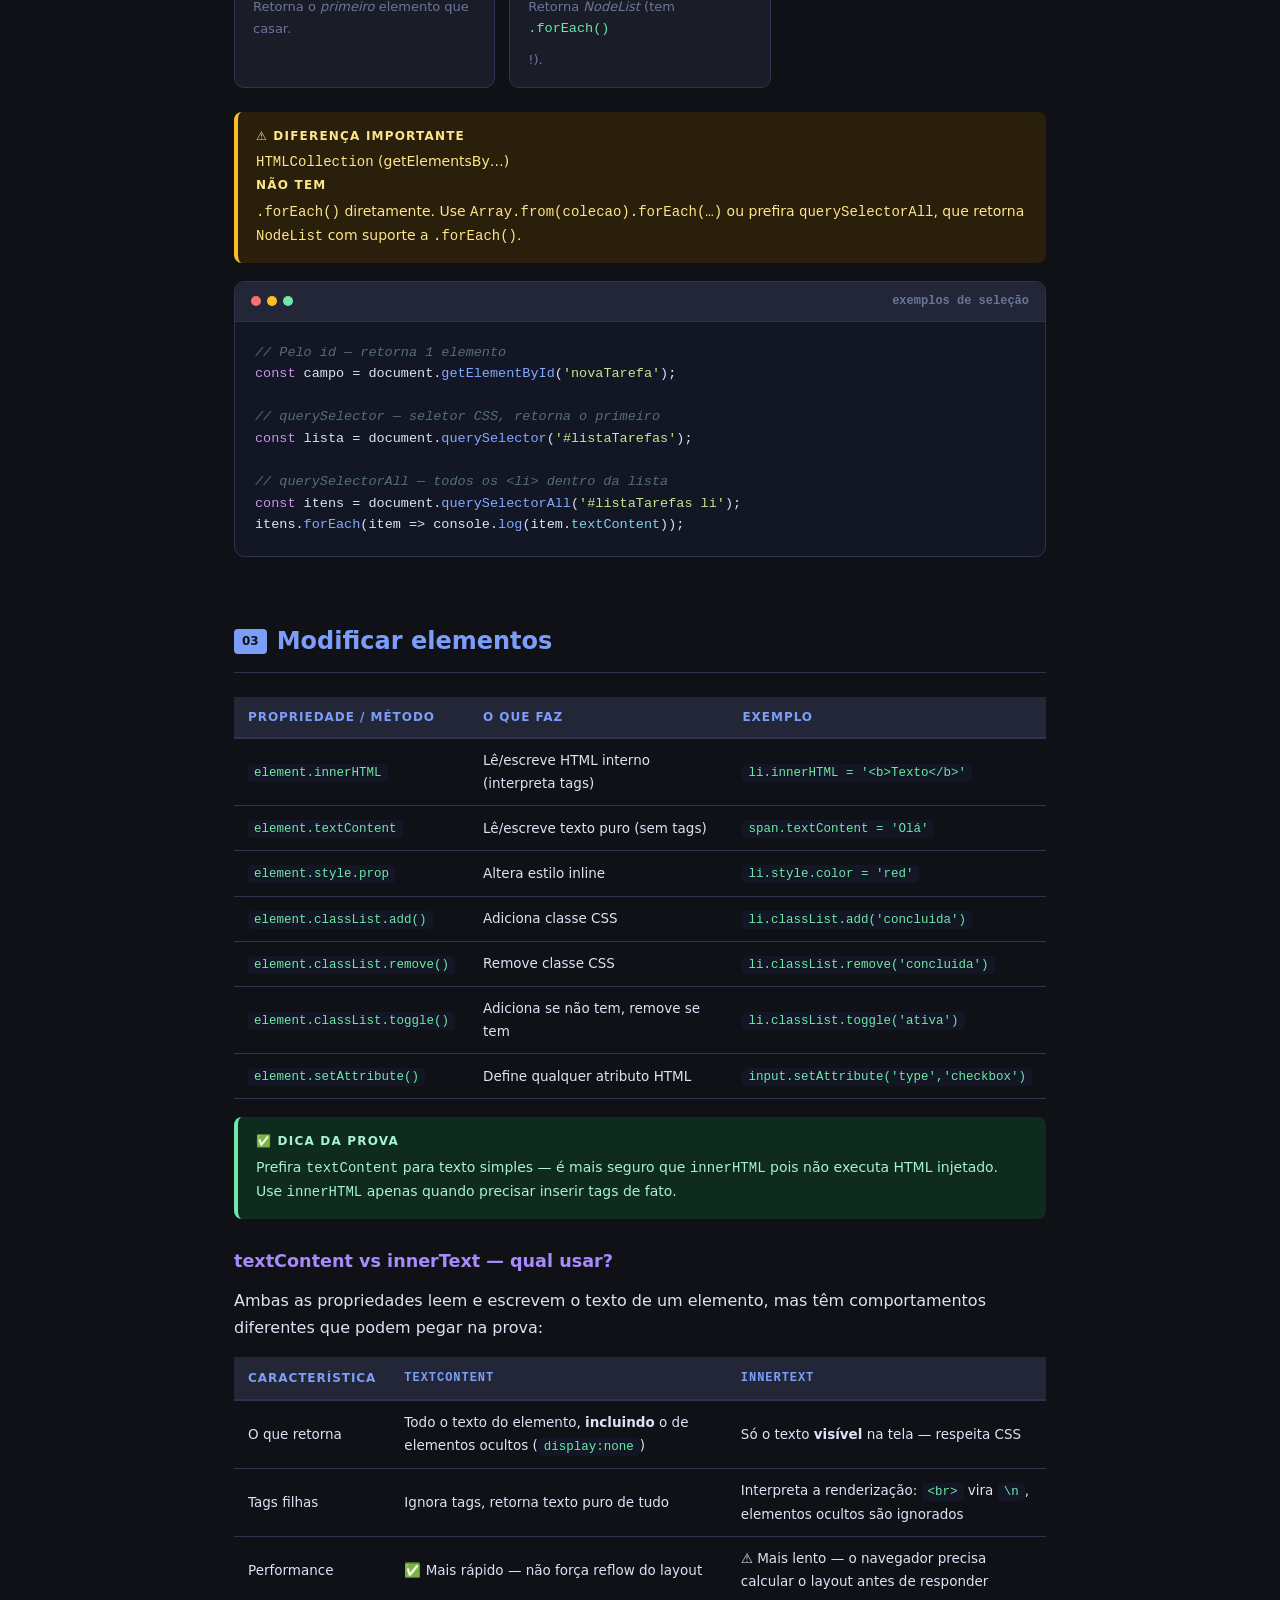
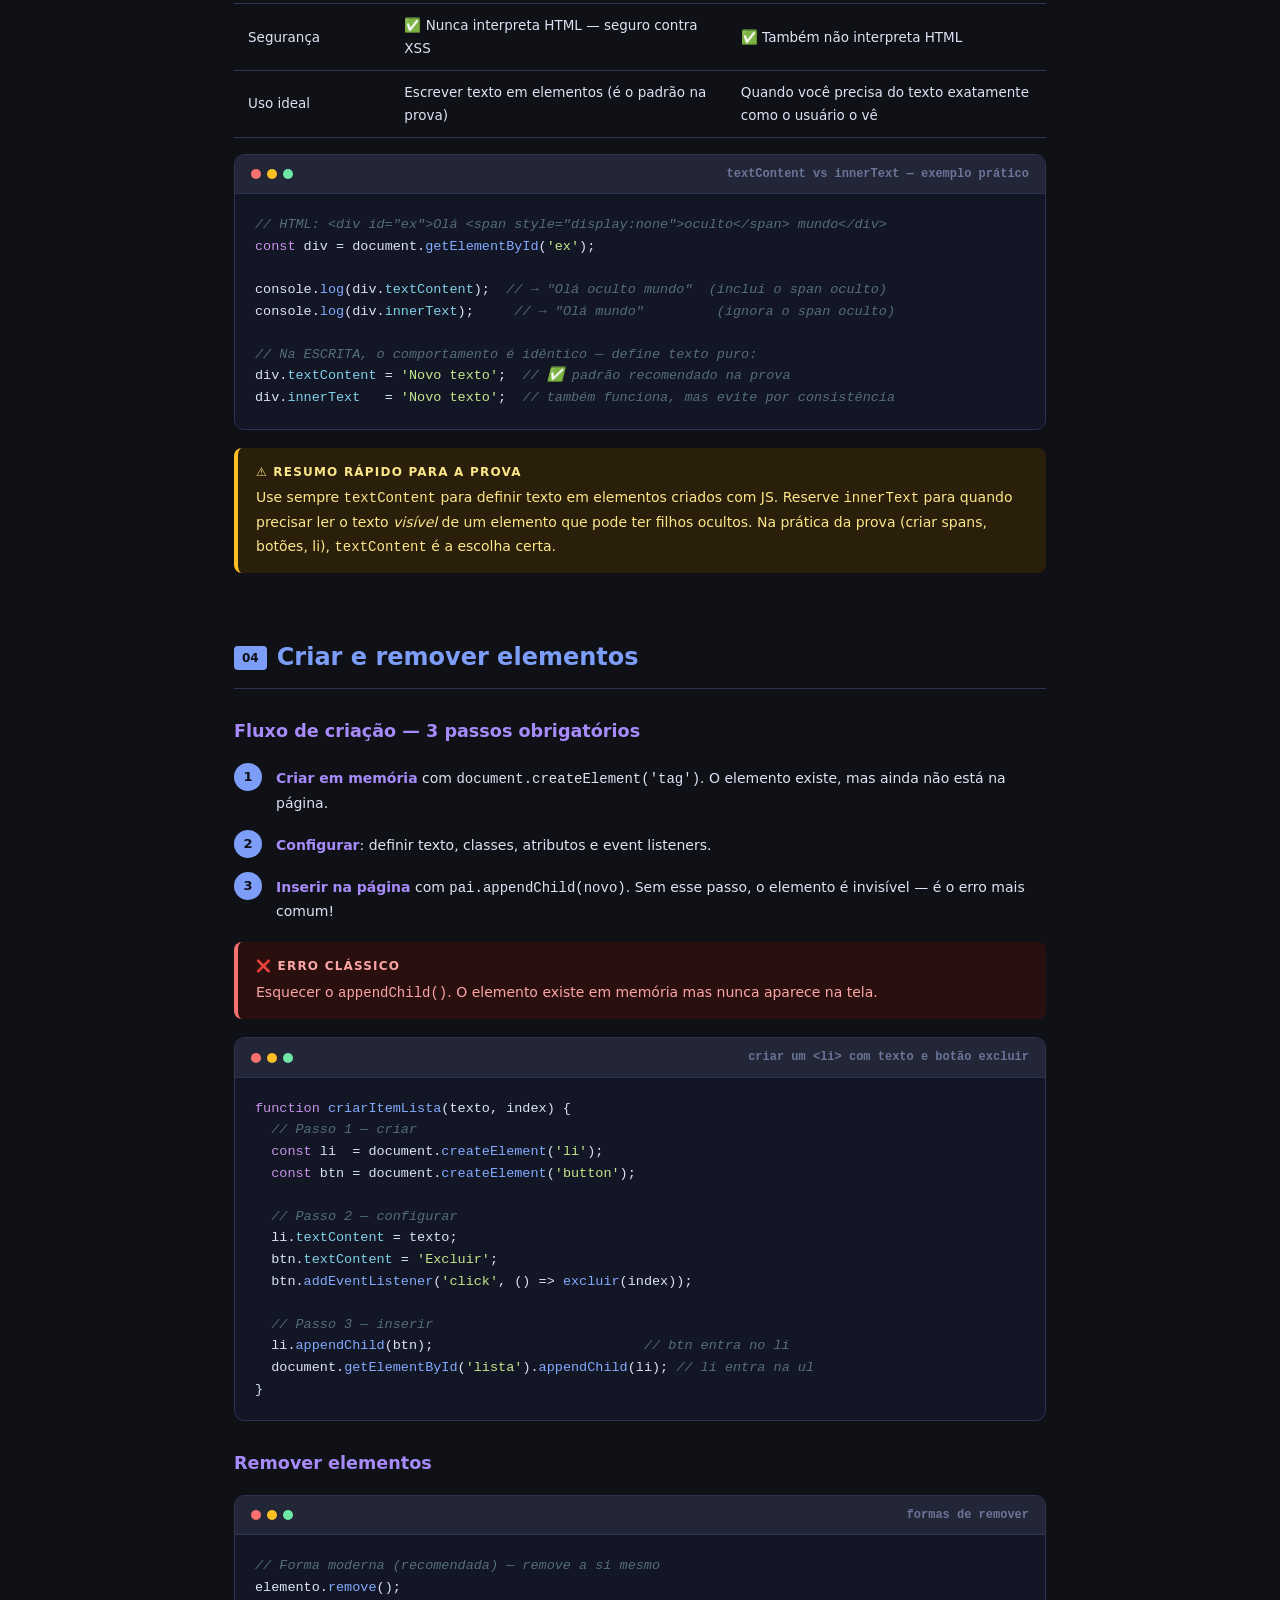
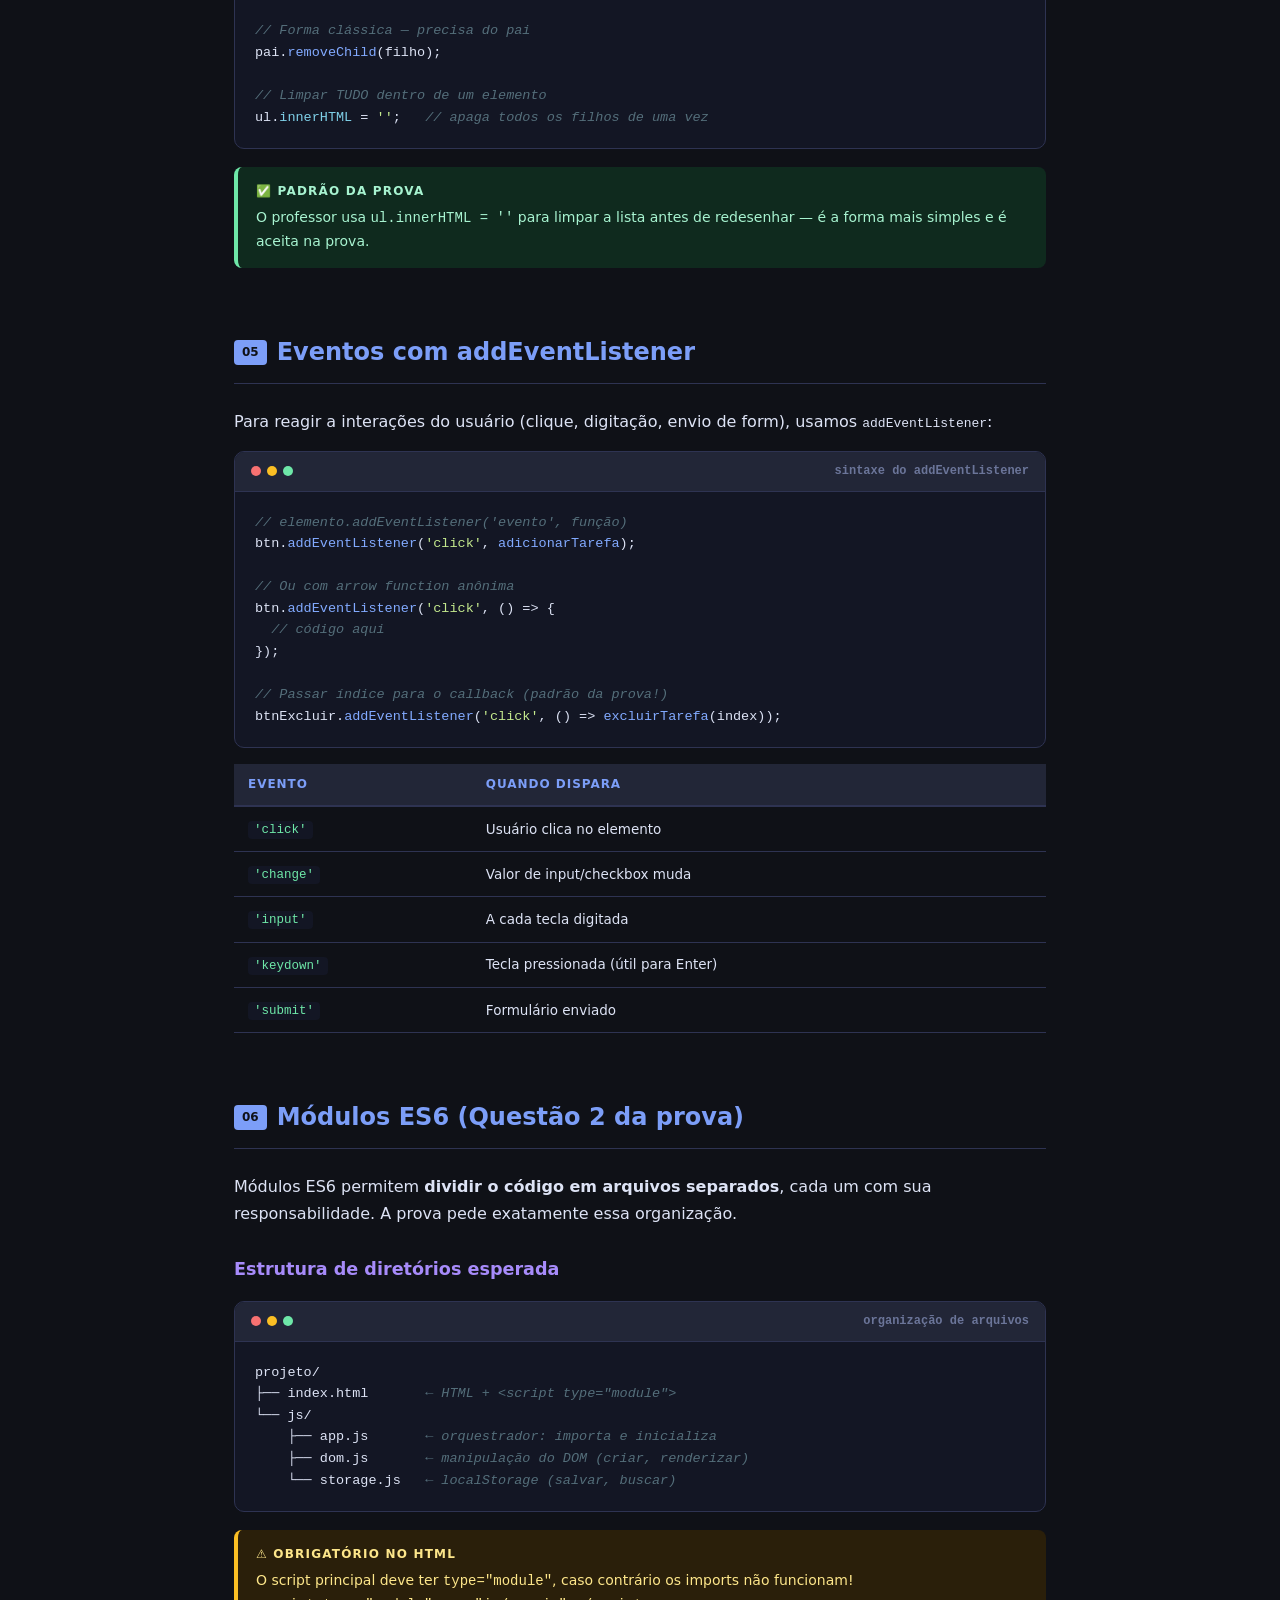
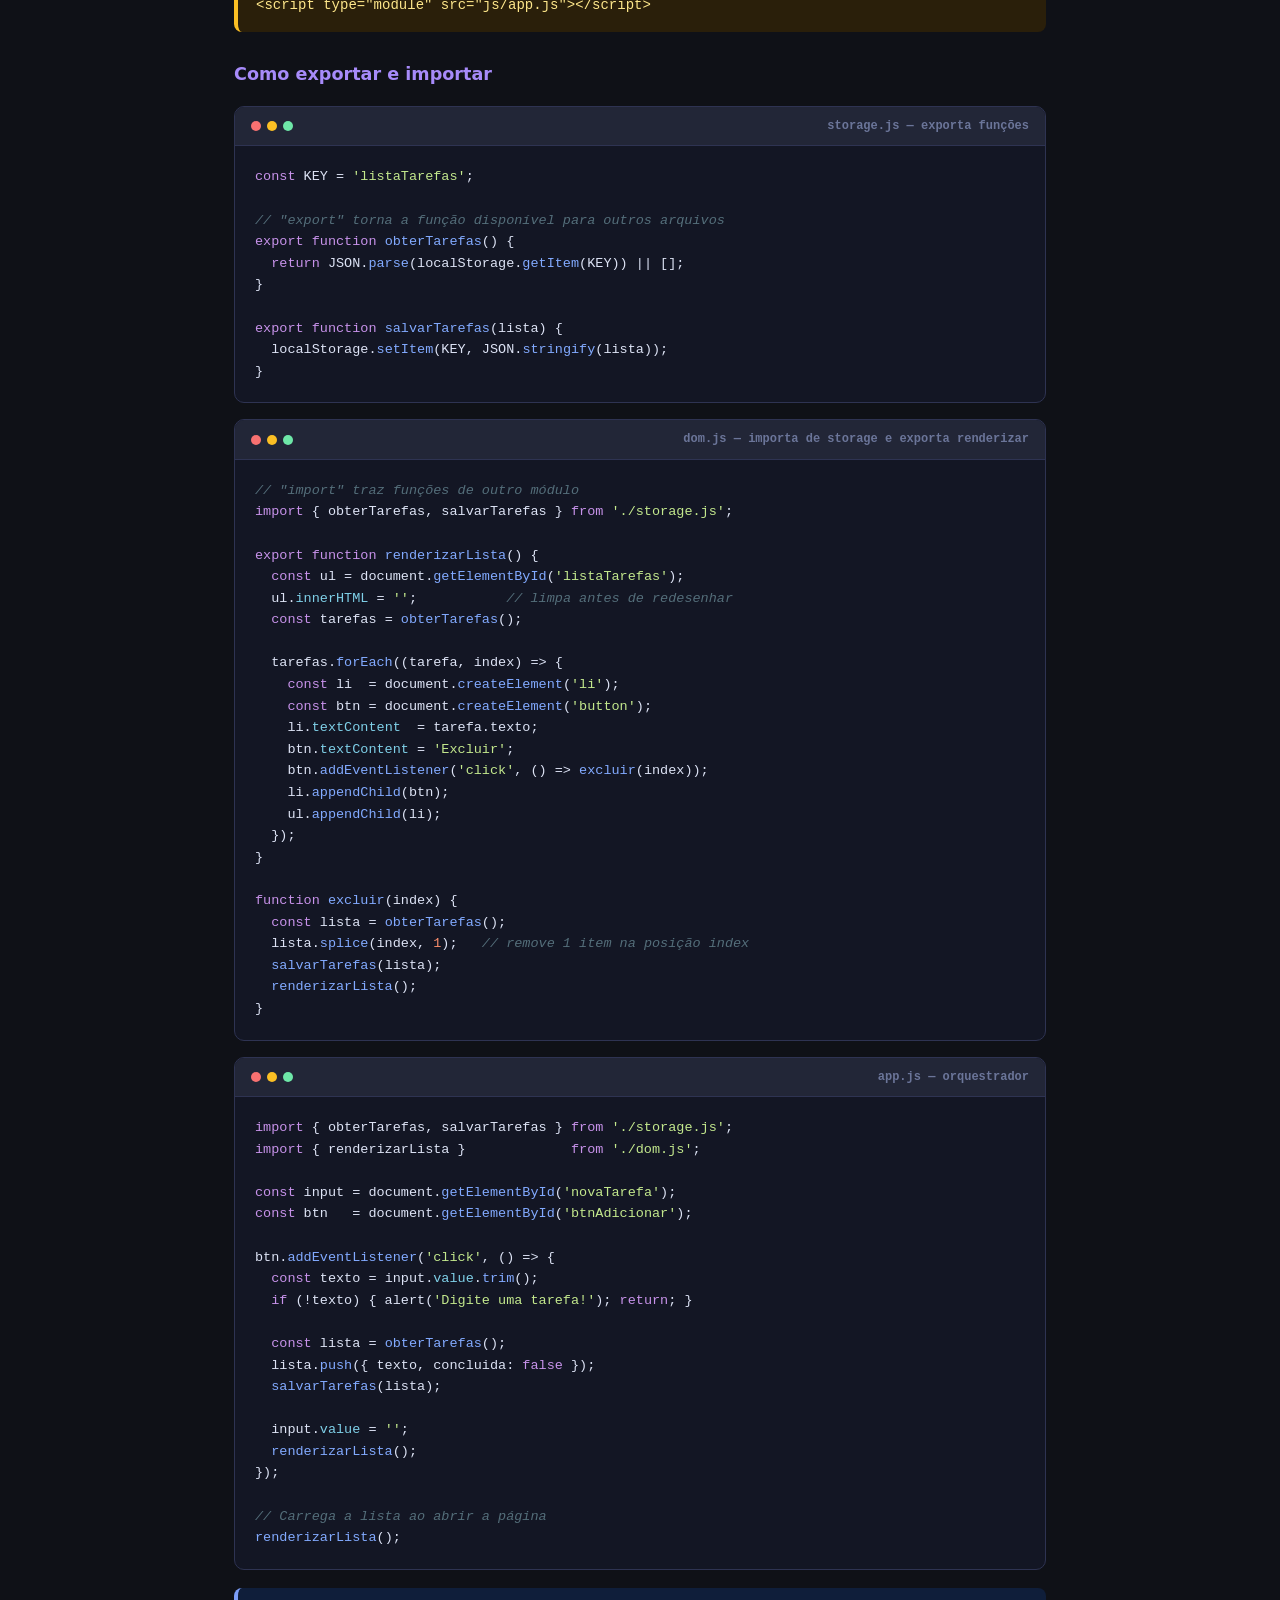
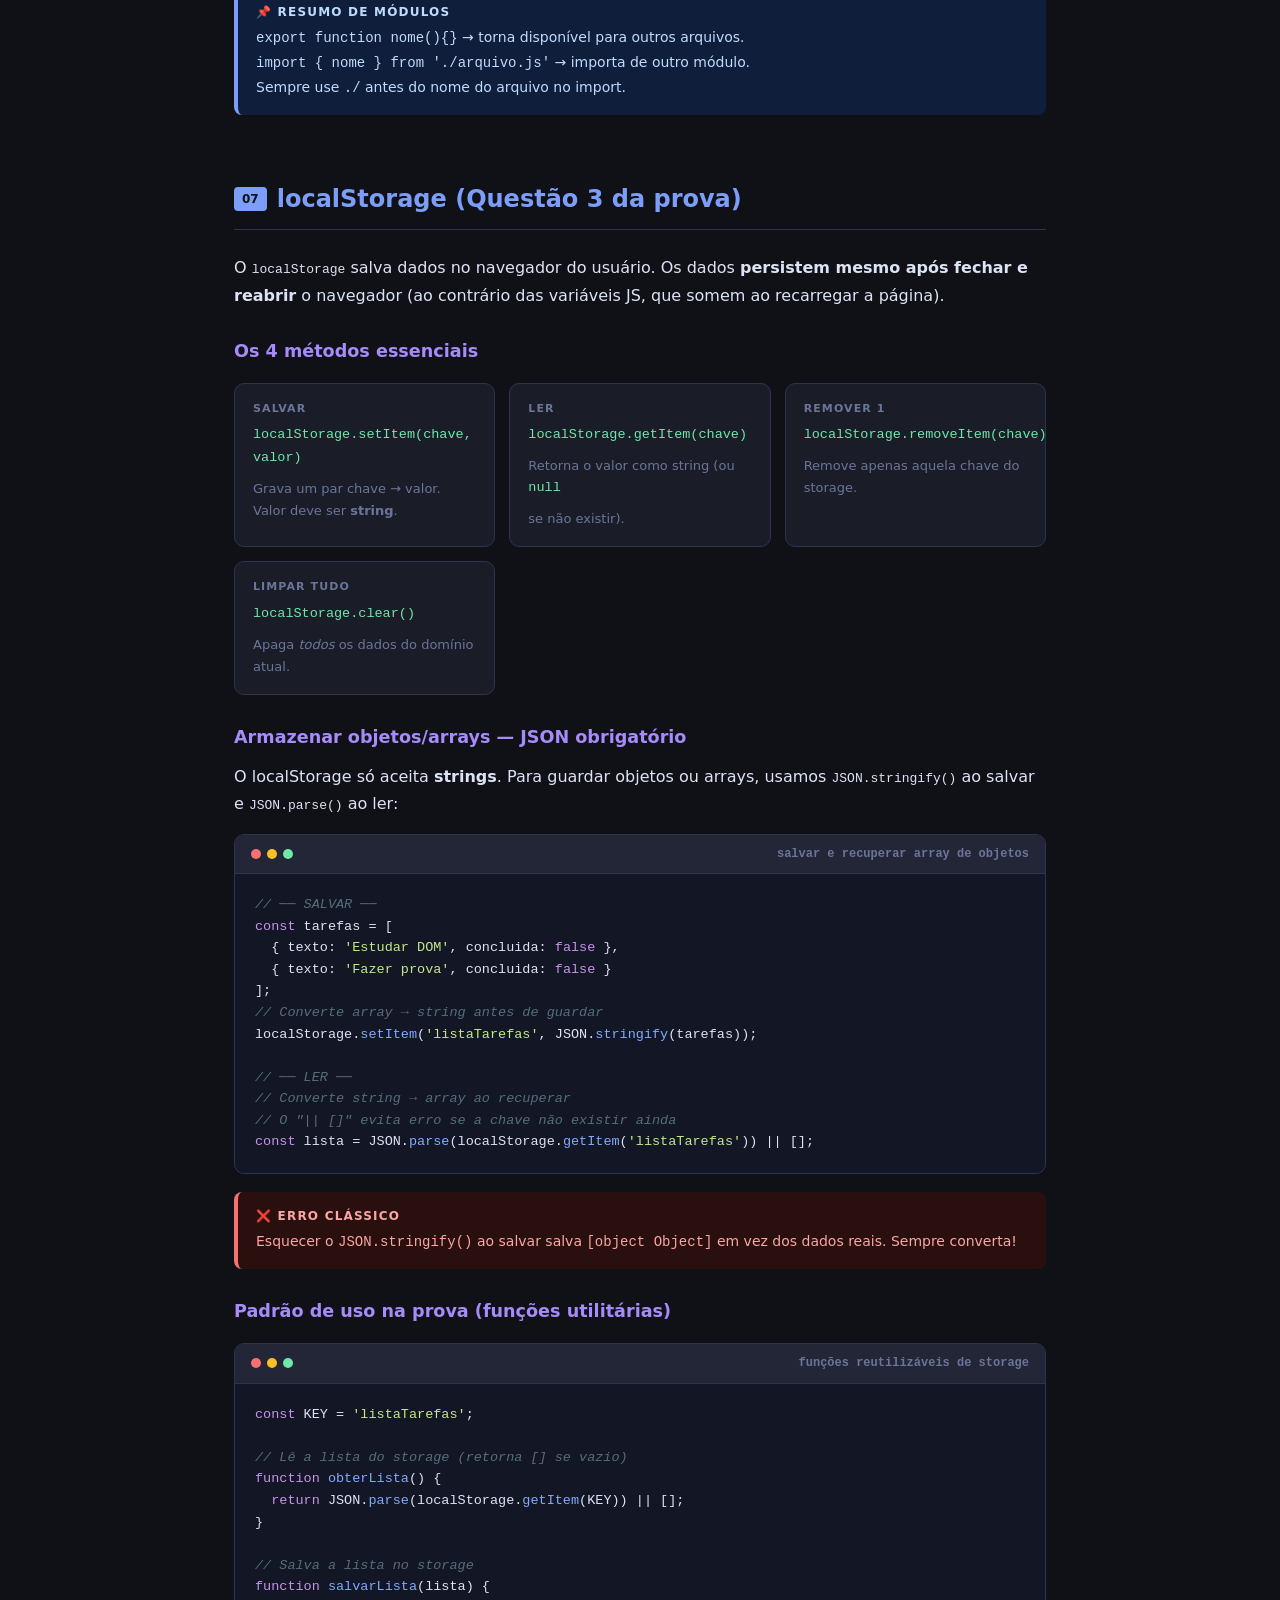
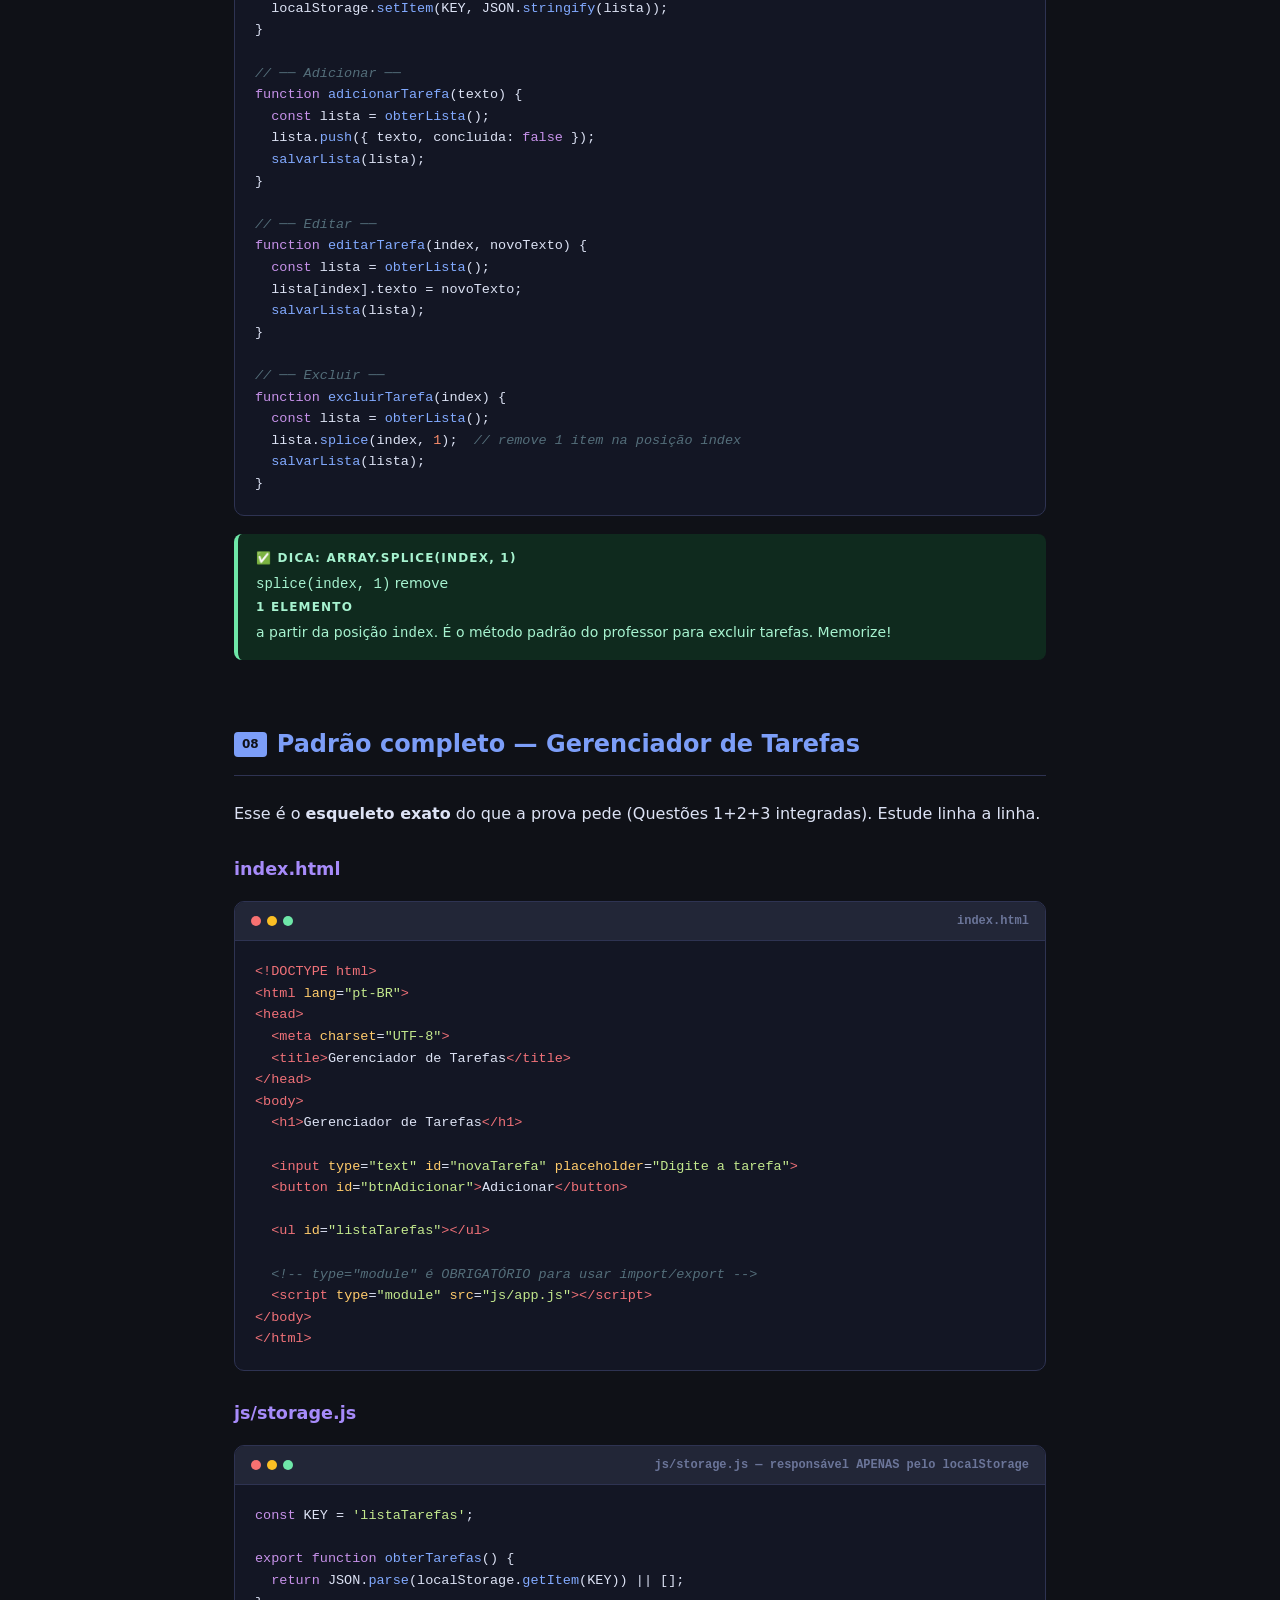
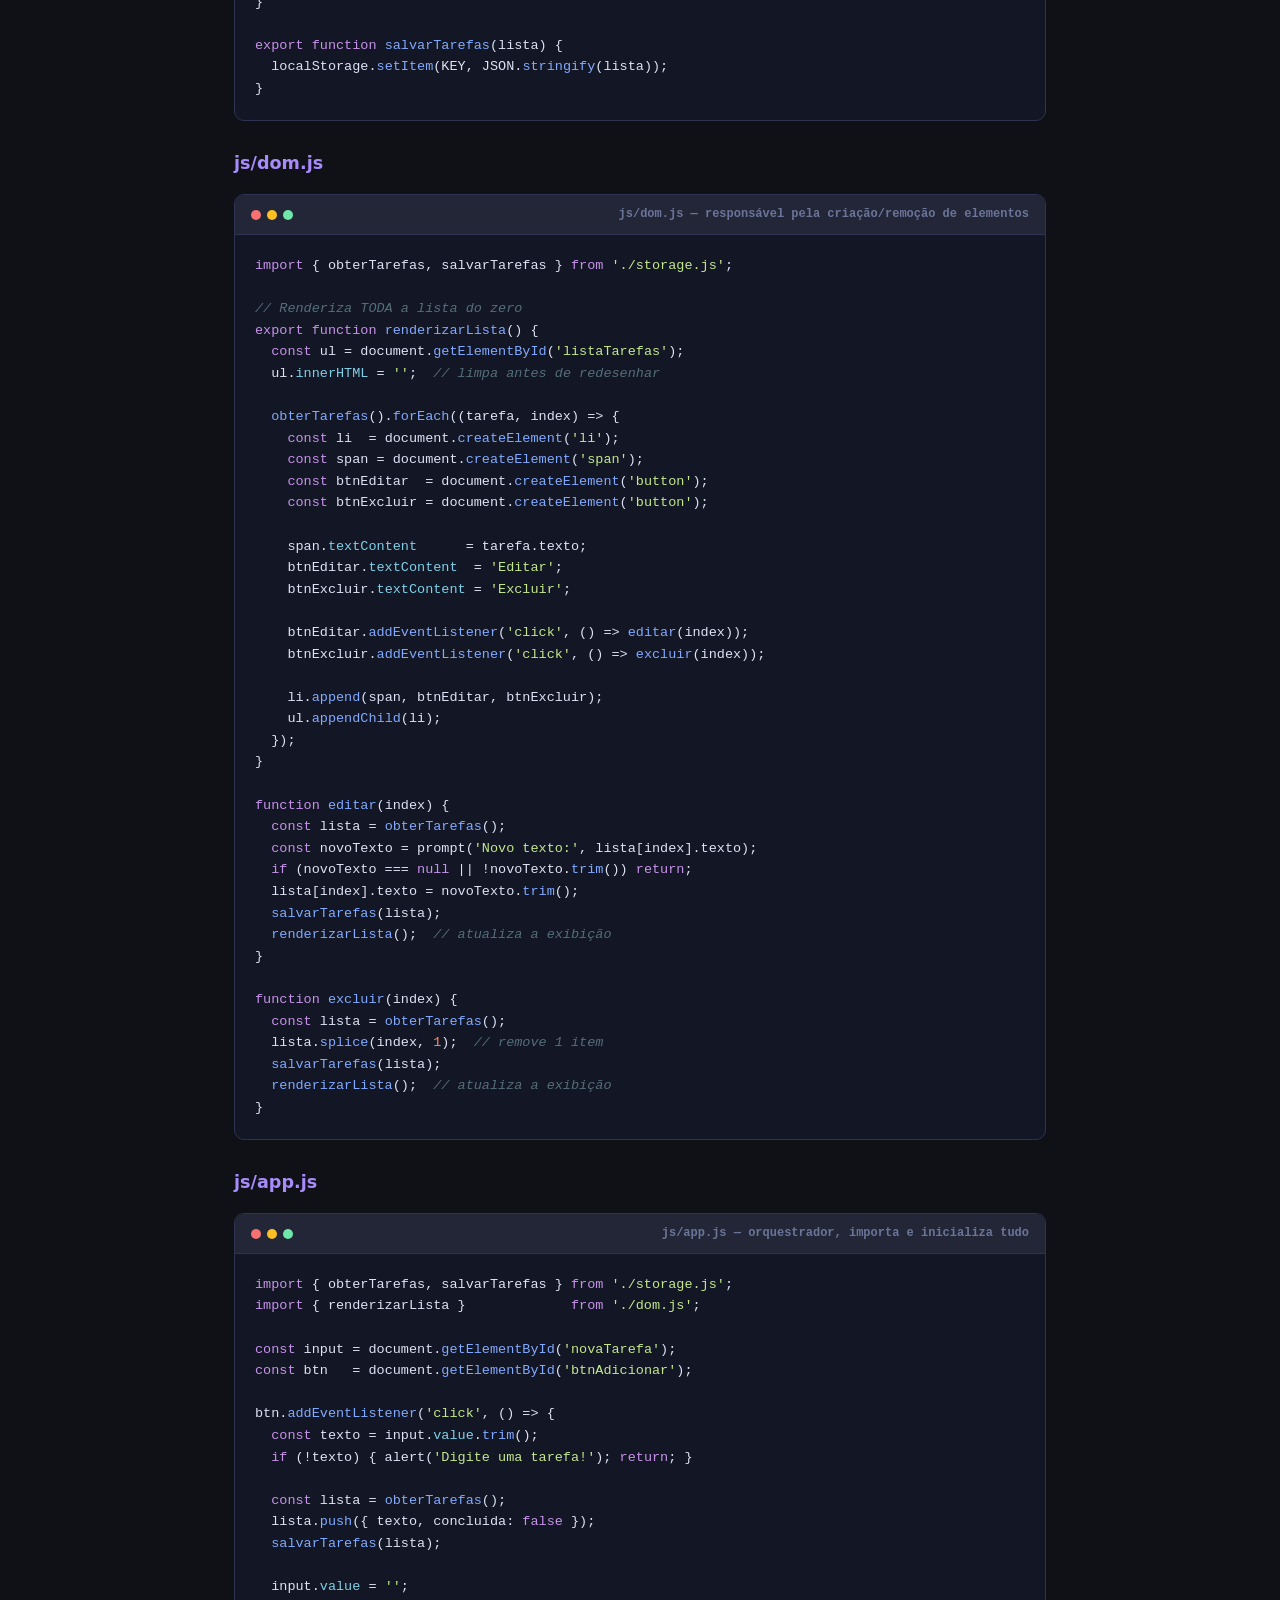
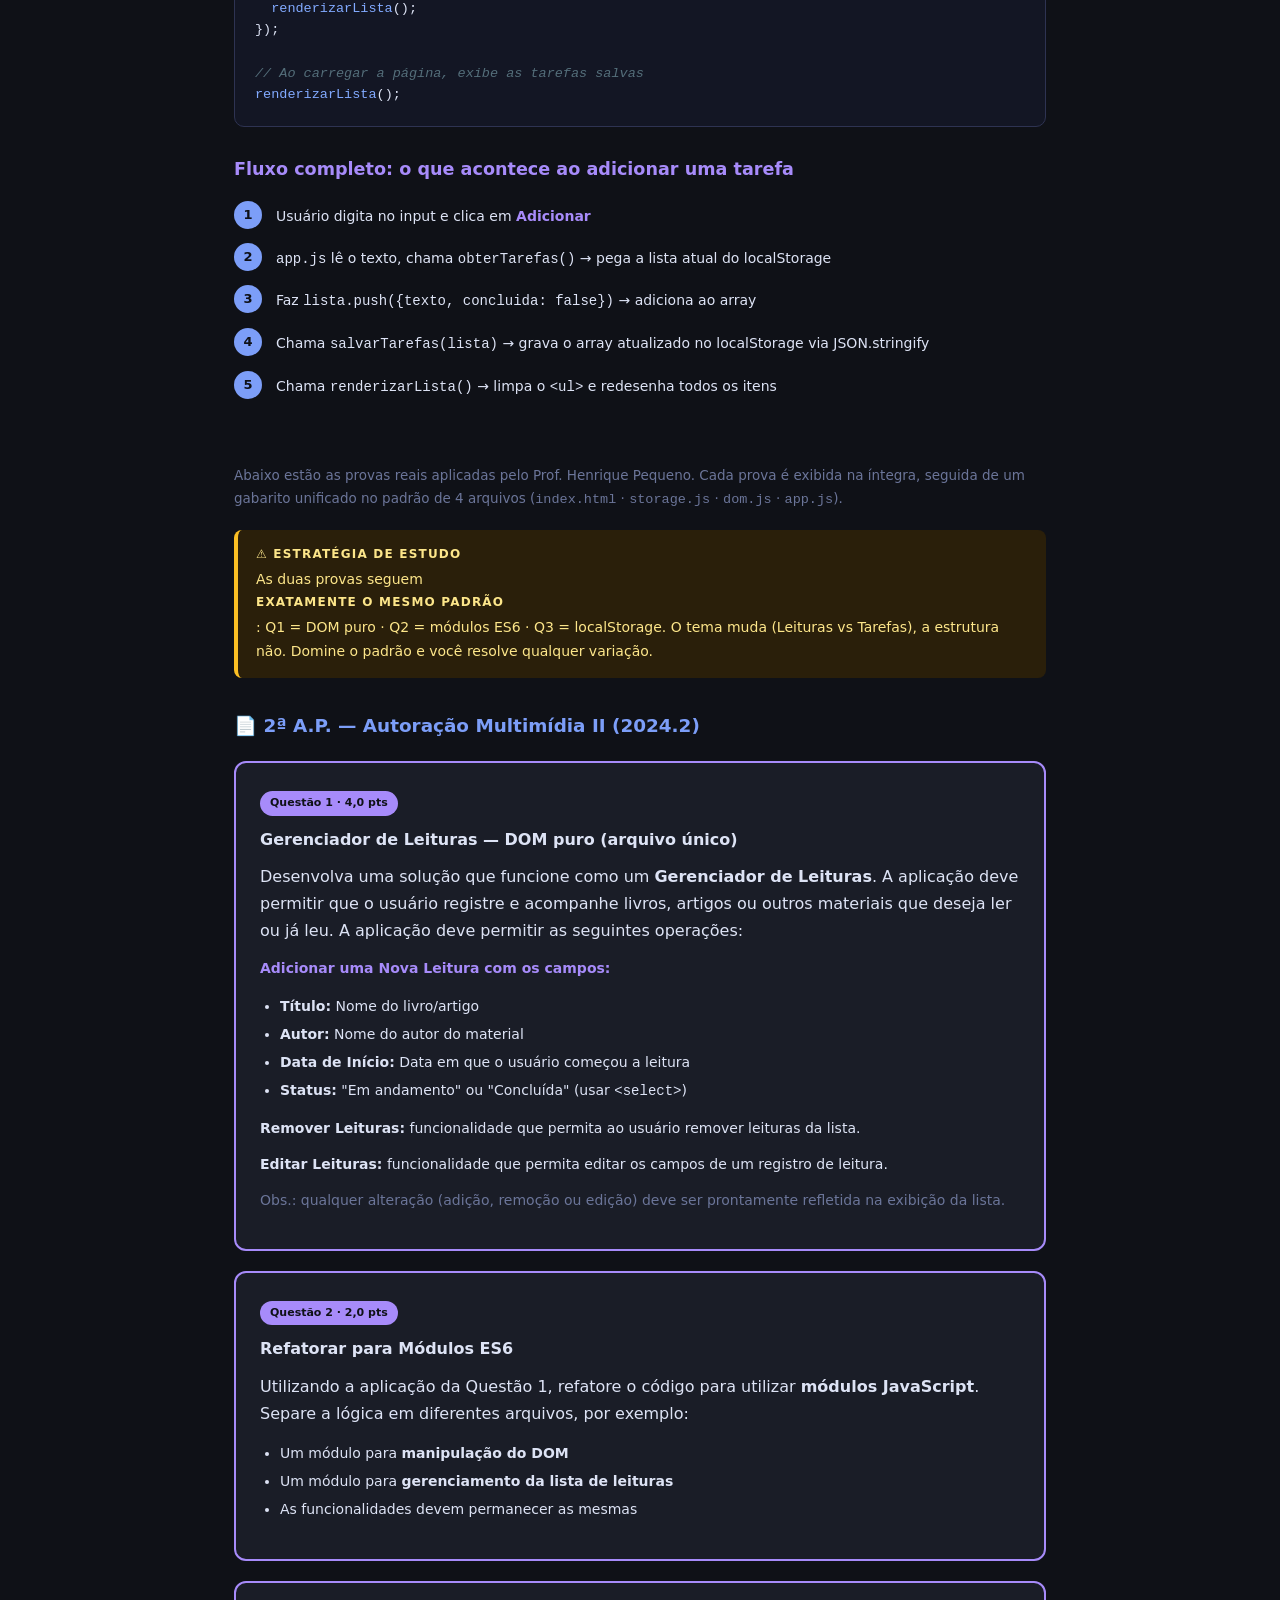
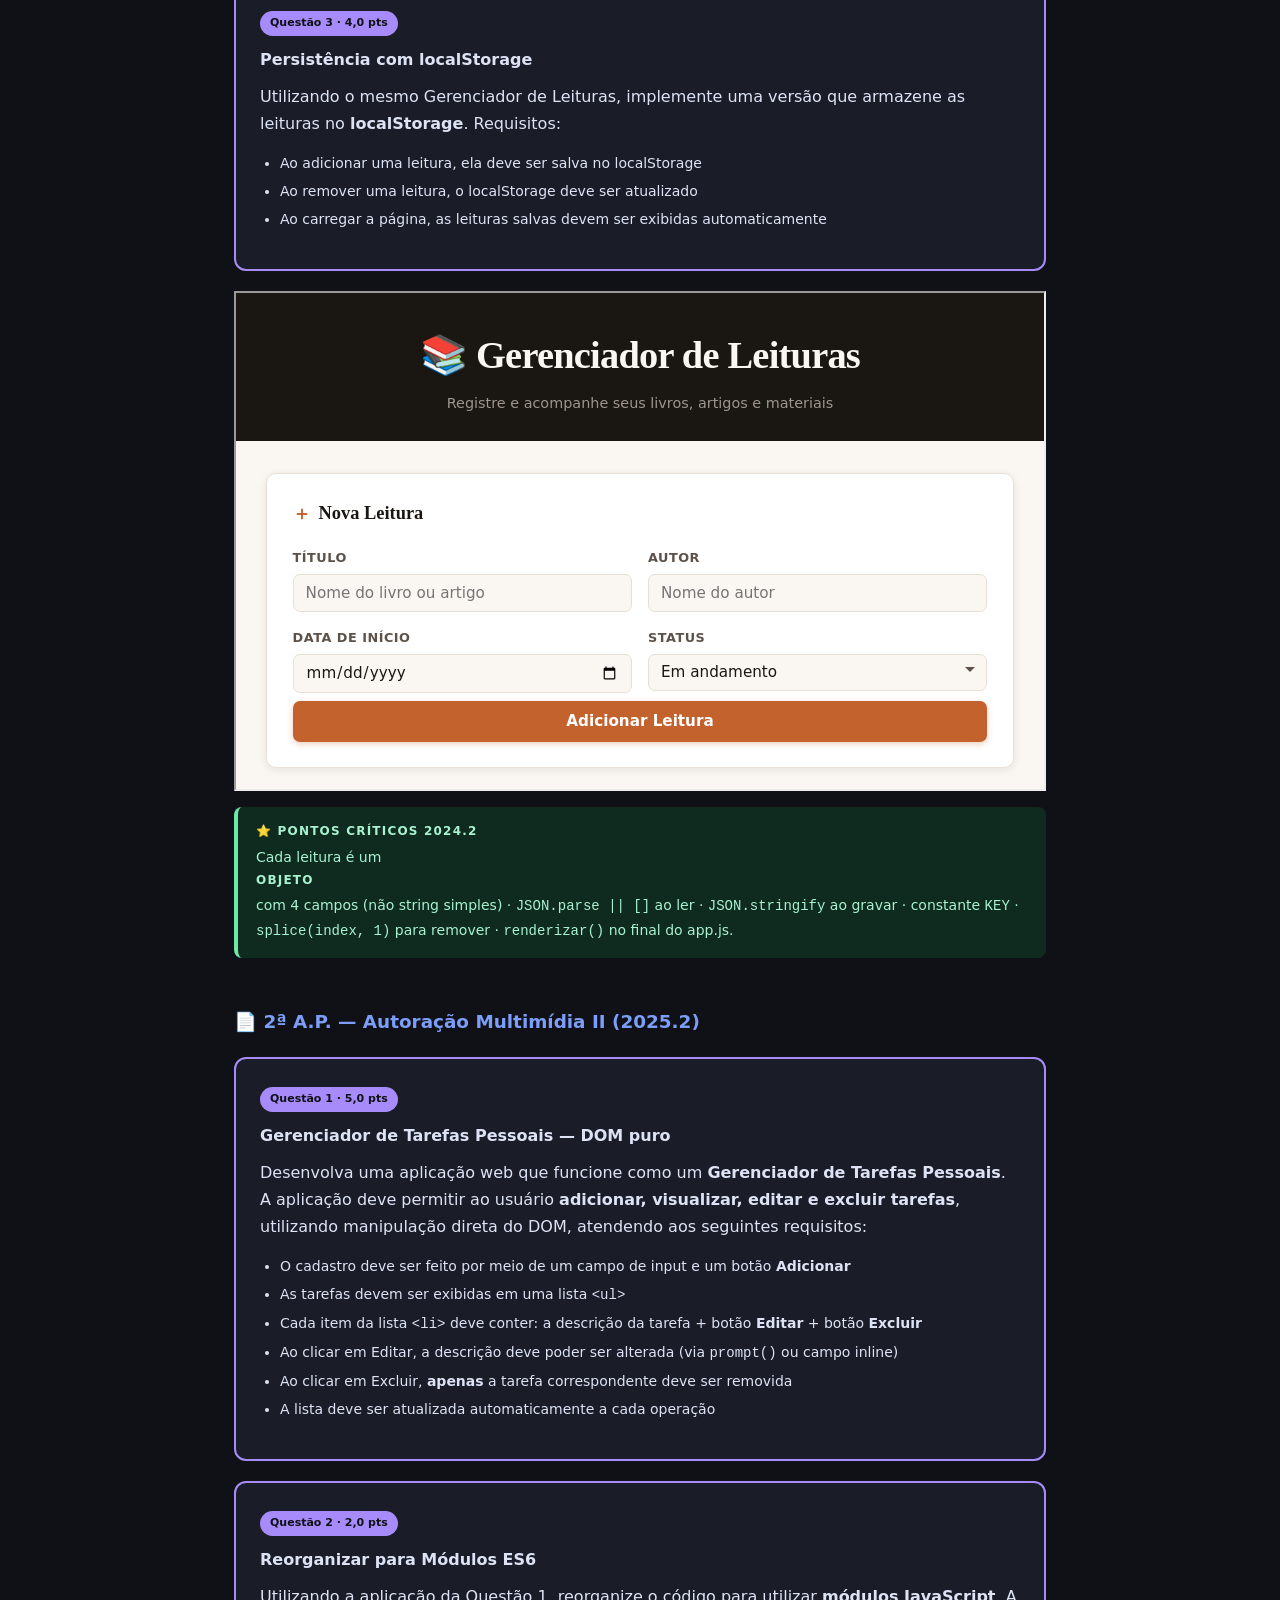
==== commit 09868acc: "Replace comment with iframe for Prova 2025.2" ====
--- a/index.html
+++ b/index.html
@@ -760,8 +760,7 @@
     </ul>
   </div>
 
-  <!-- ── GABARITO 2025.2 ── -->
-  
+   <iframe src="Revisao 2 AP - 2026.1/Prova 2025.2/index.html" width="100%" height="500px" border-radius="20px" title="Prova 2025.2"></iframe>
 
   <div class="callout tip" style="margin-top:8px;">
     <strong>⭐ pontos críticos 2025.2</strong>
--- a/style.css
+++ b/style.css
@@ -264,3 +264,7 @@
       font-size: 12px;
       border-top: 1px solid var(--border);
     }
+
+inframe{
+      border-radius: 20px;
+}
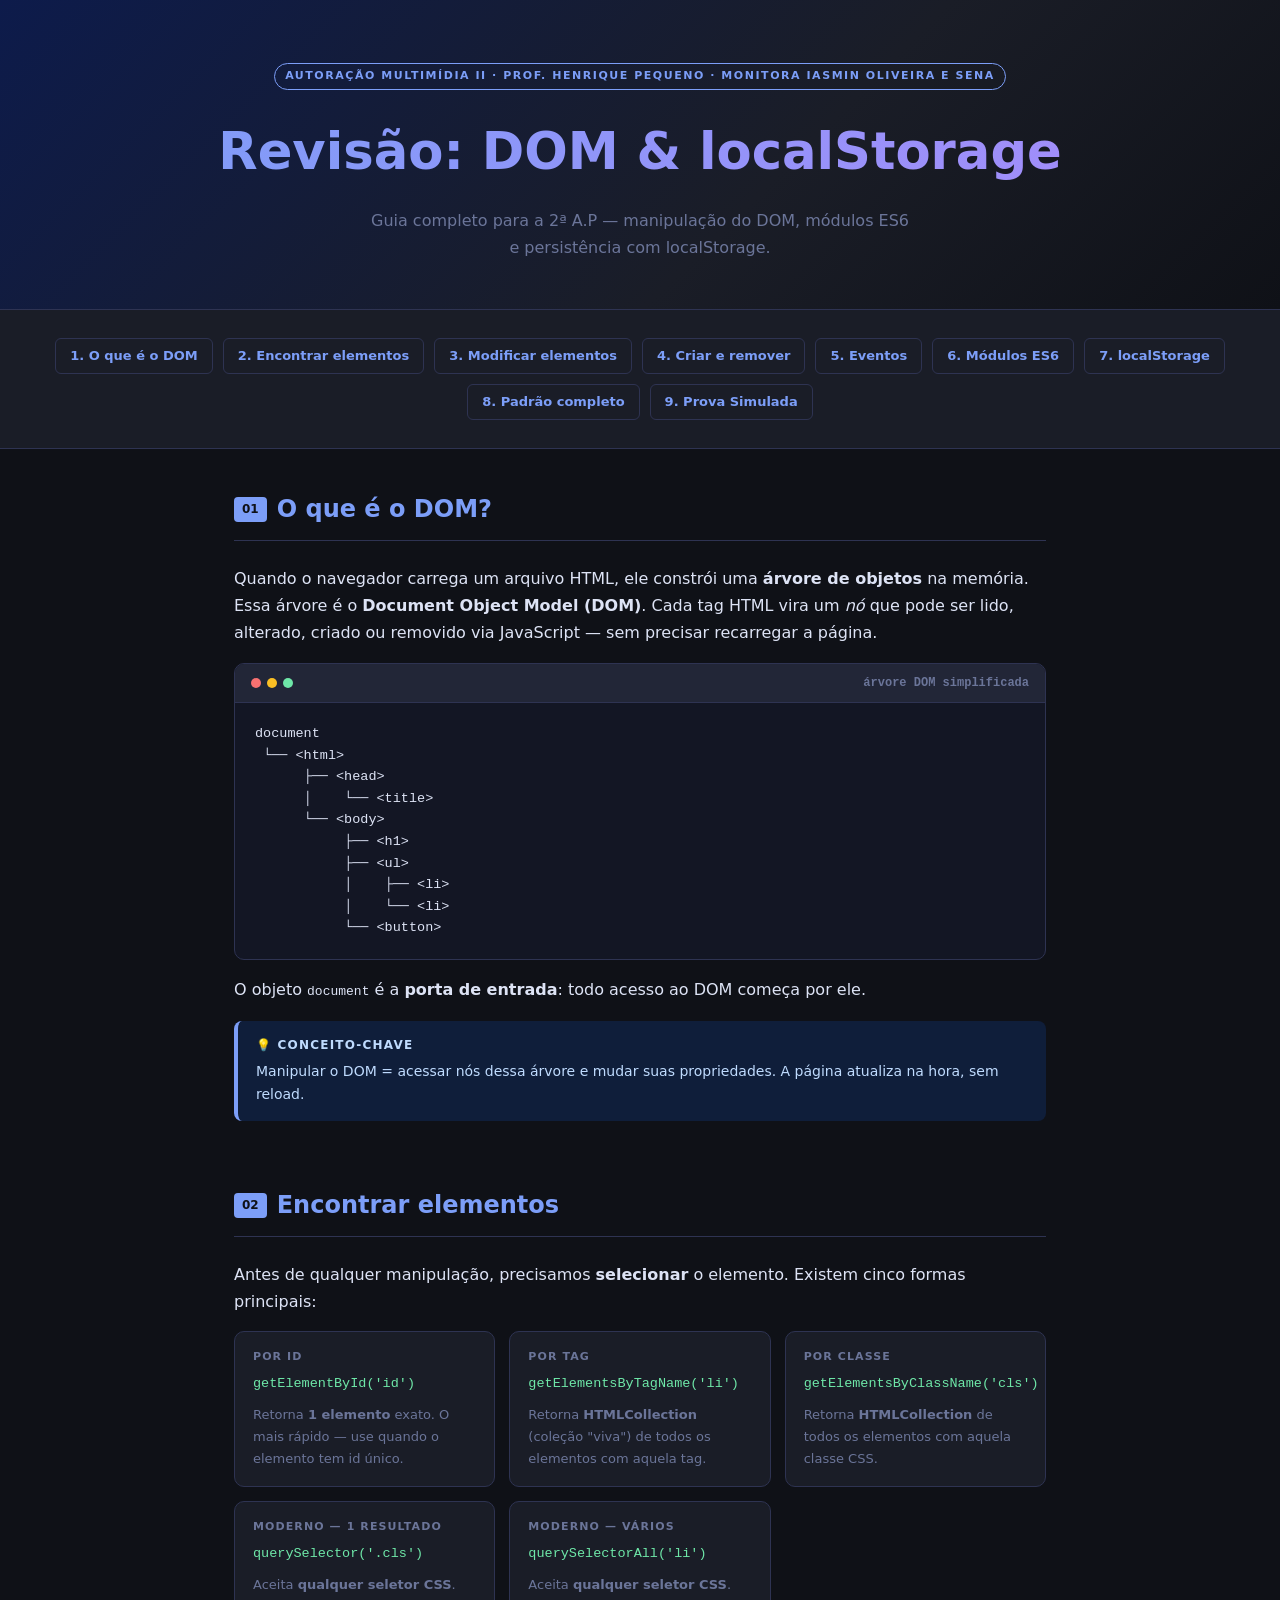
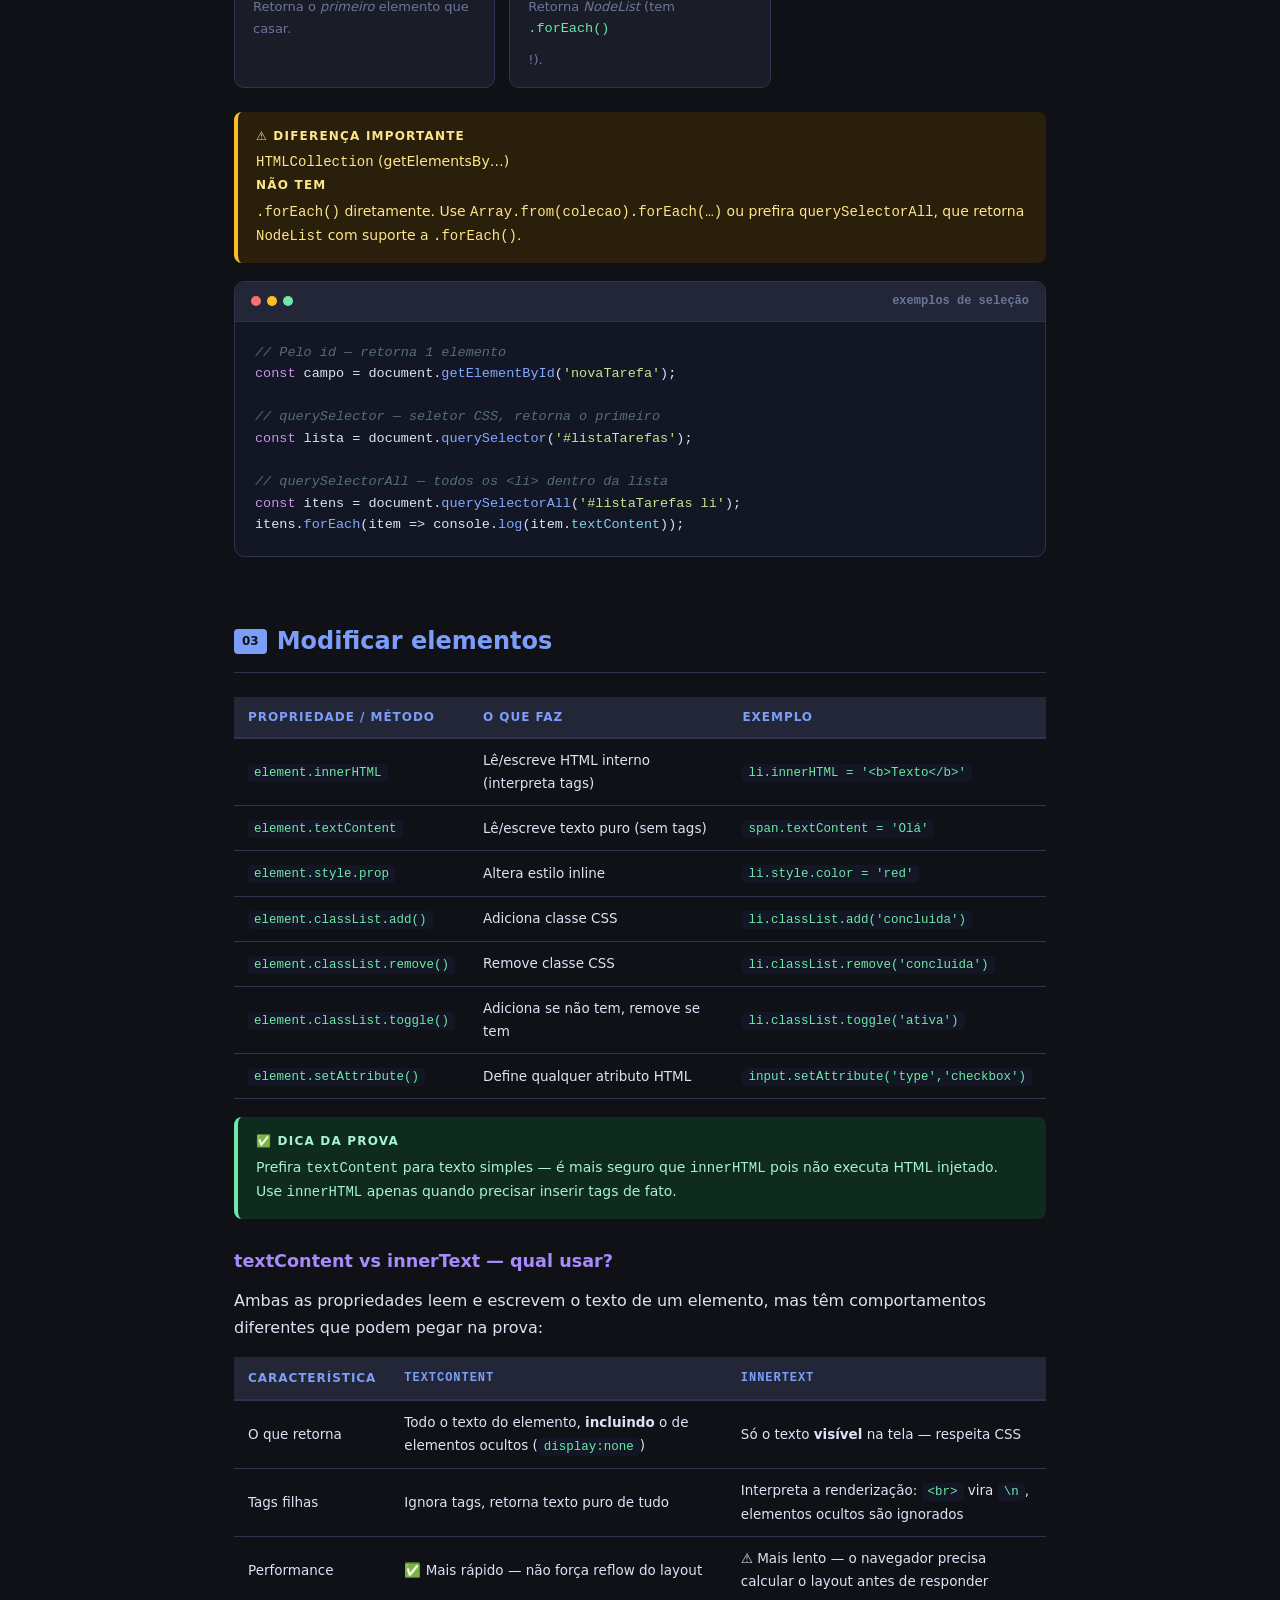
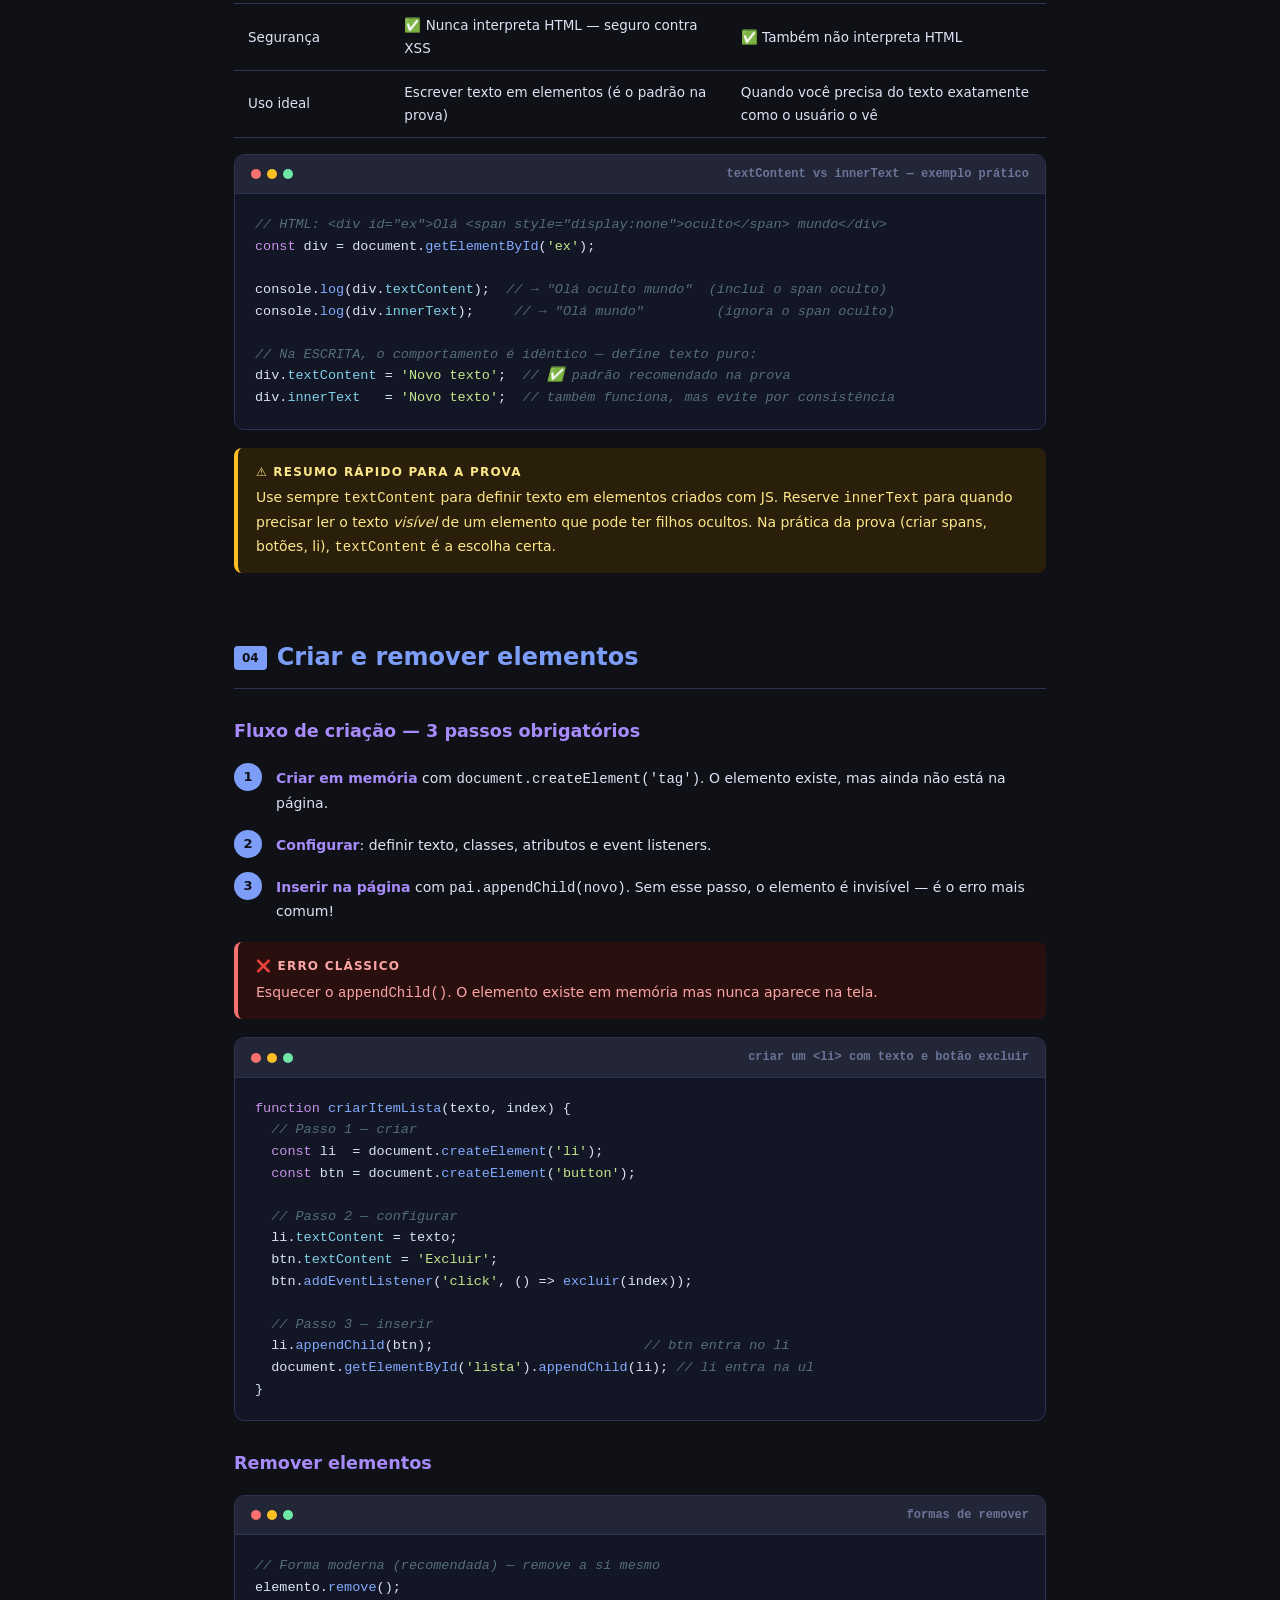
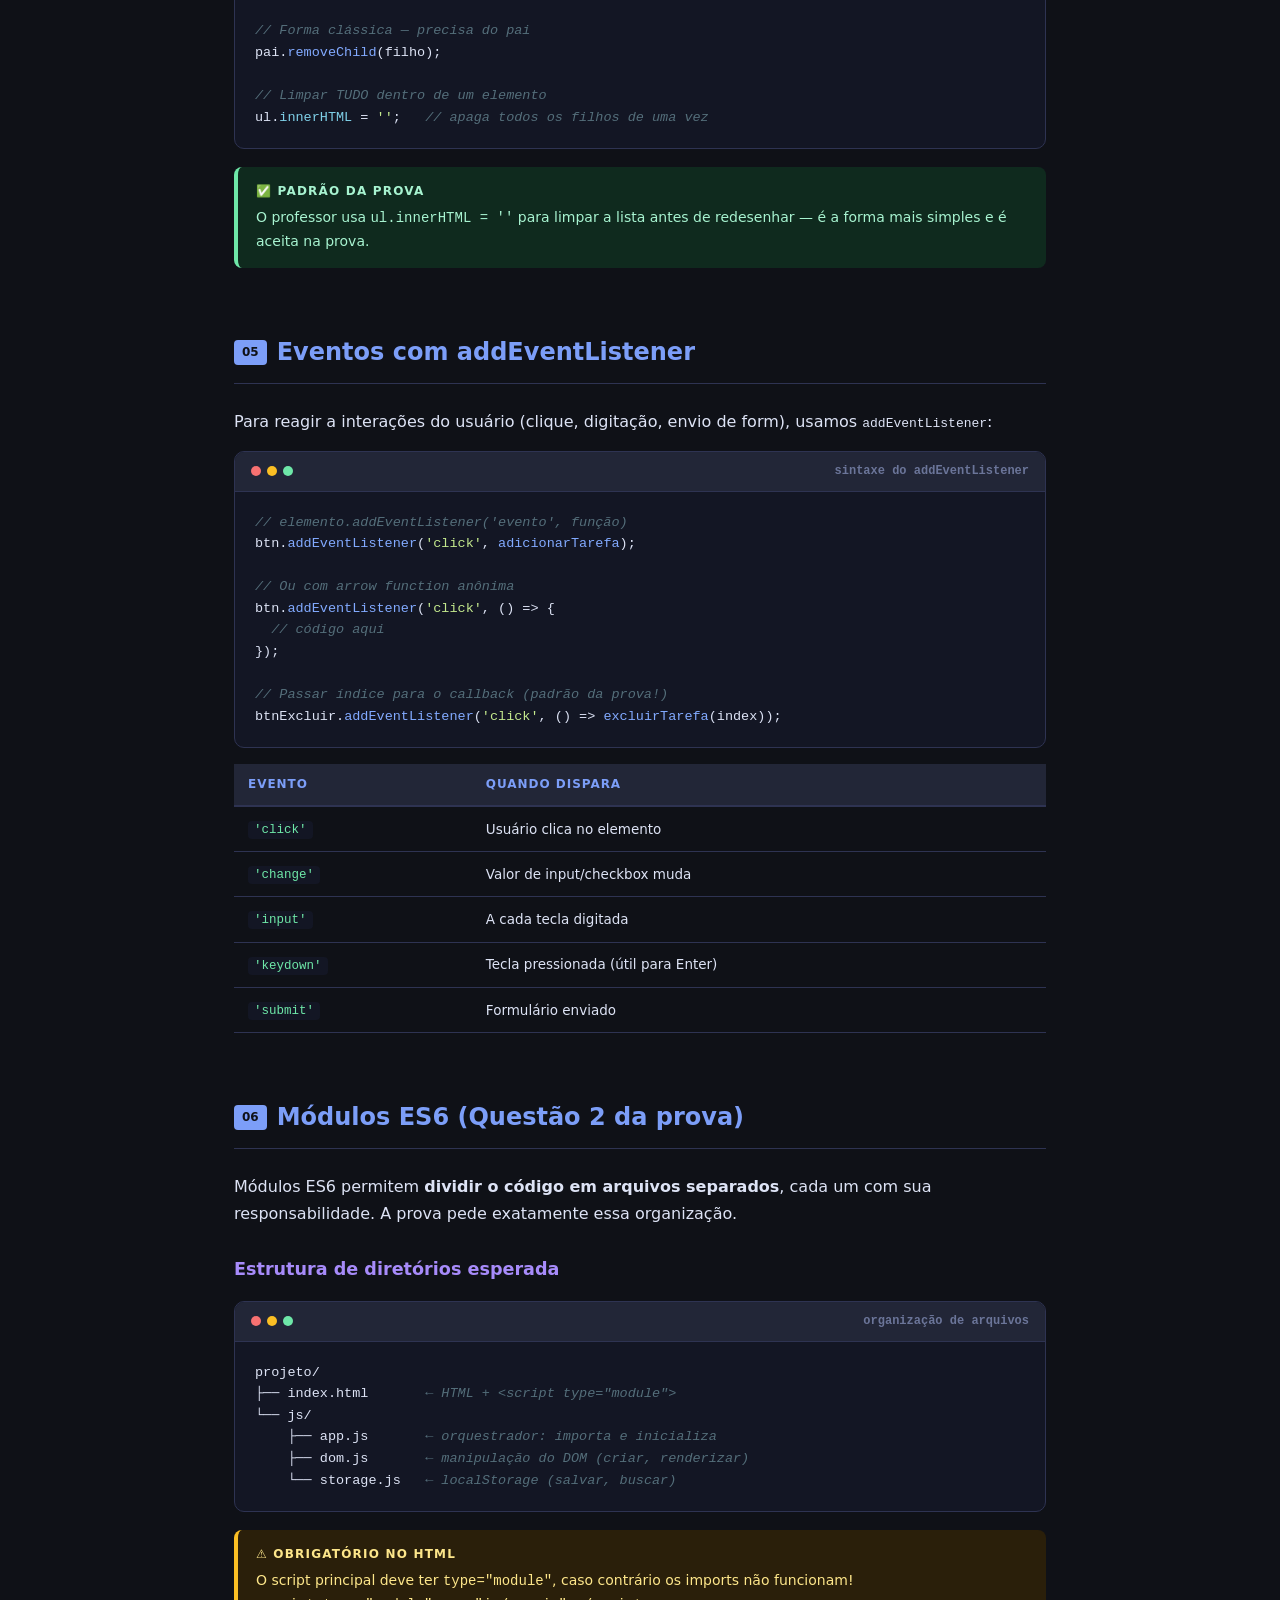
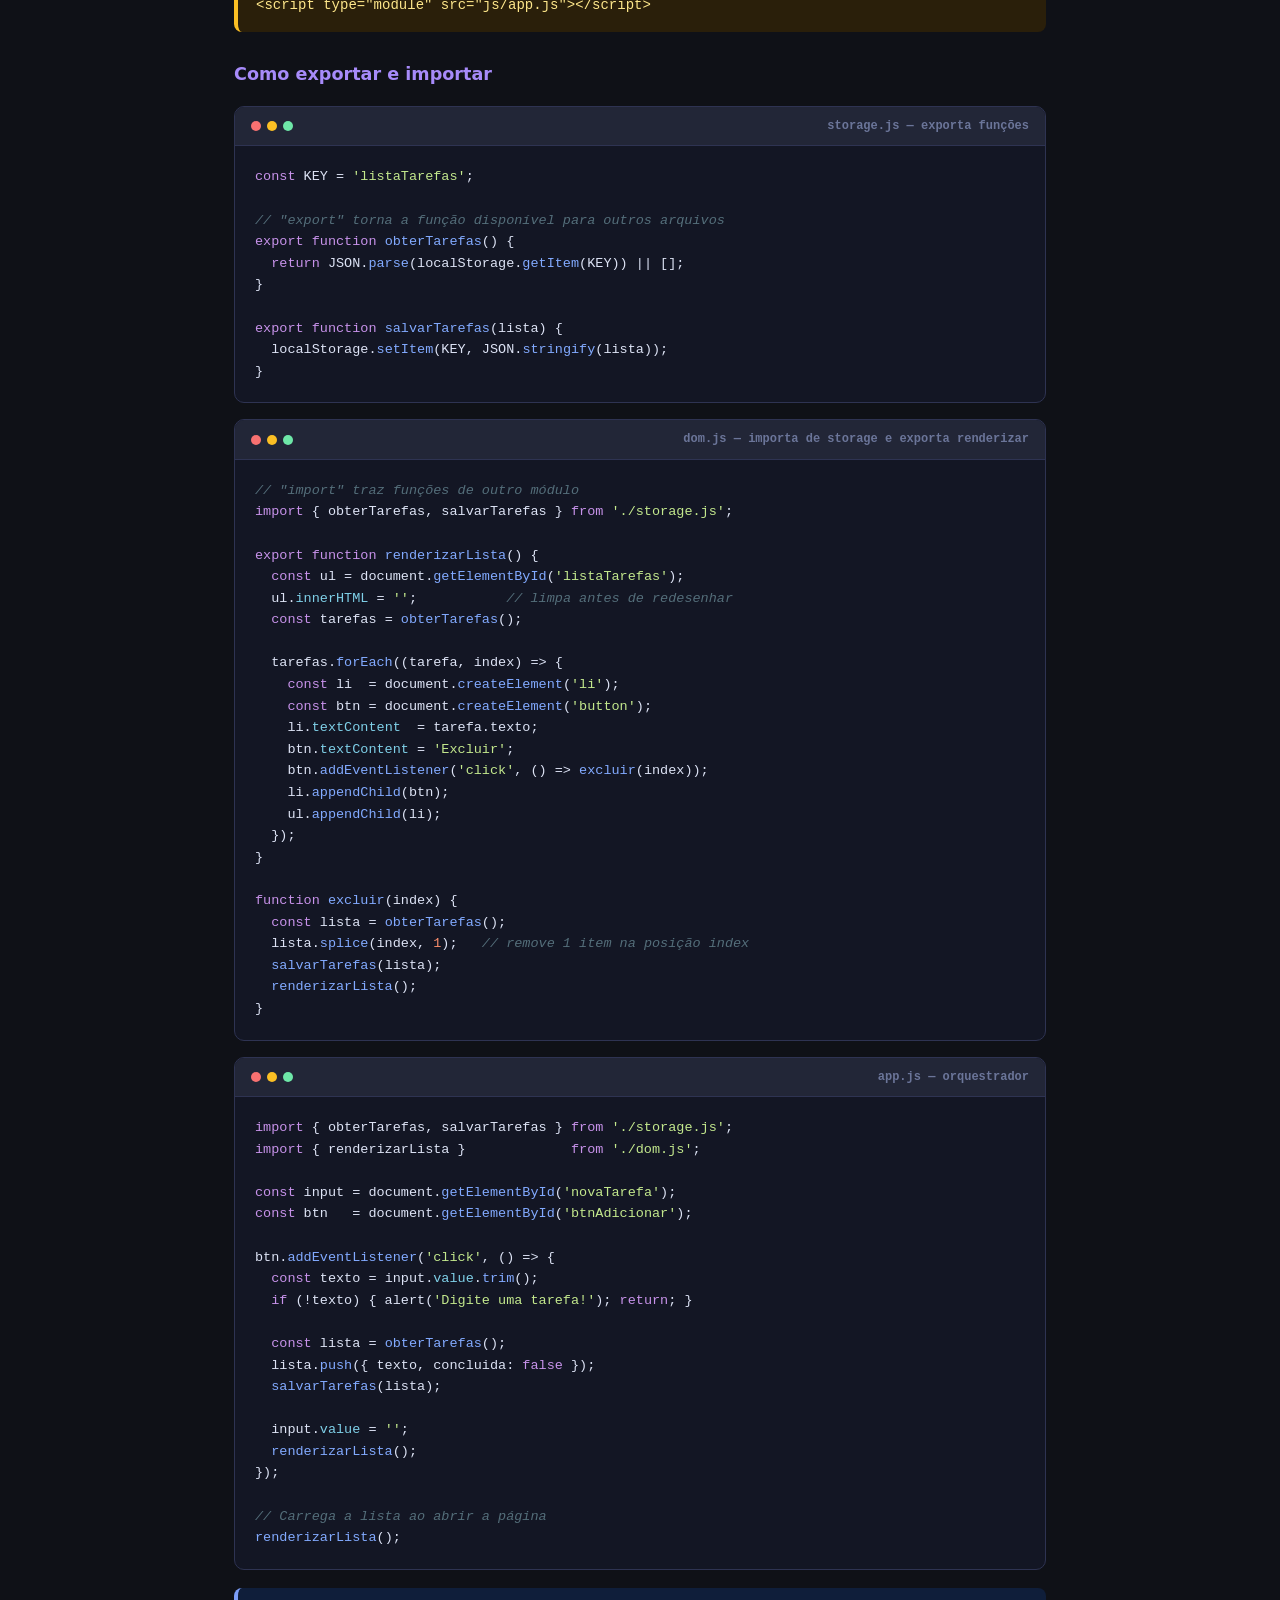
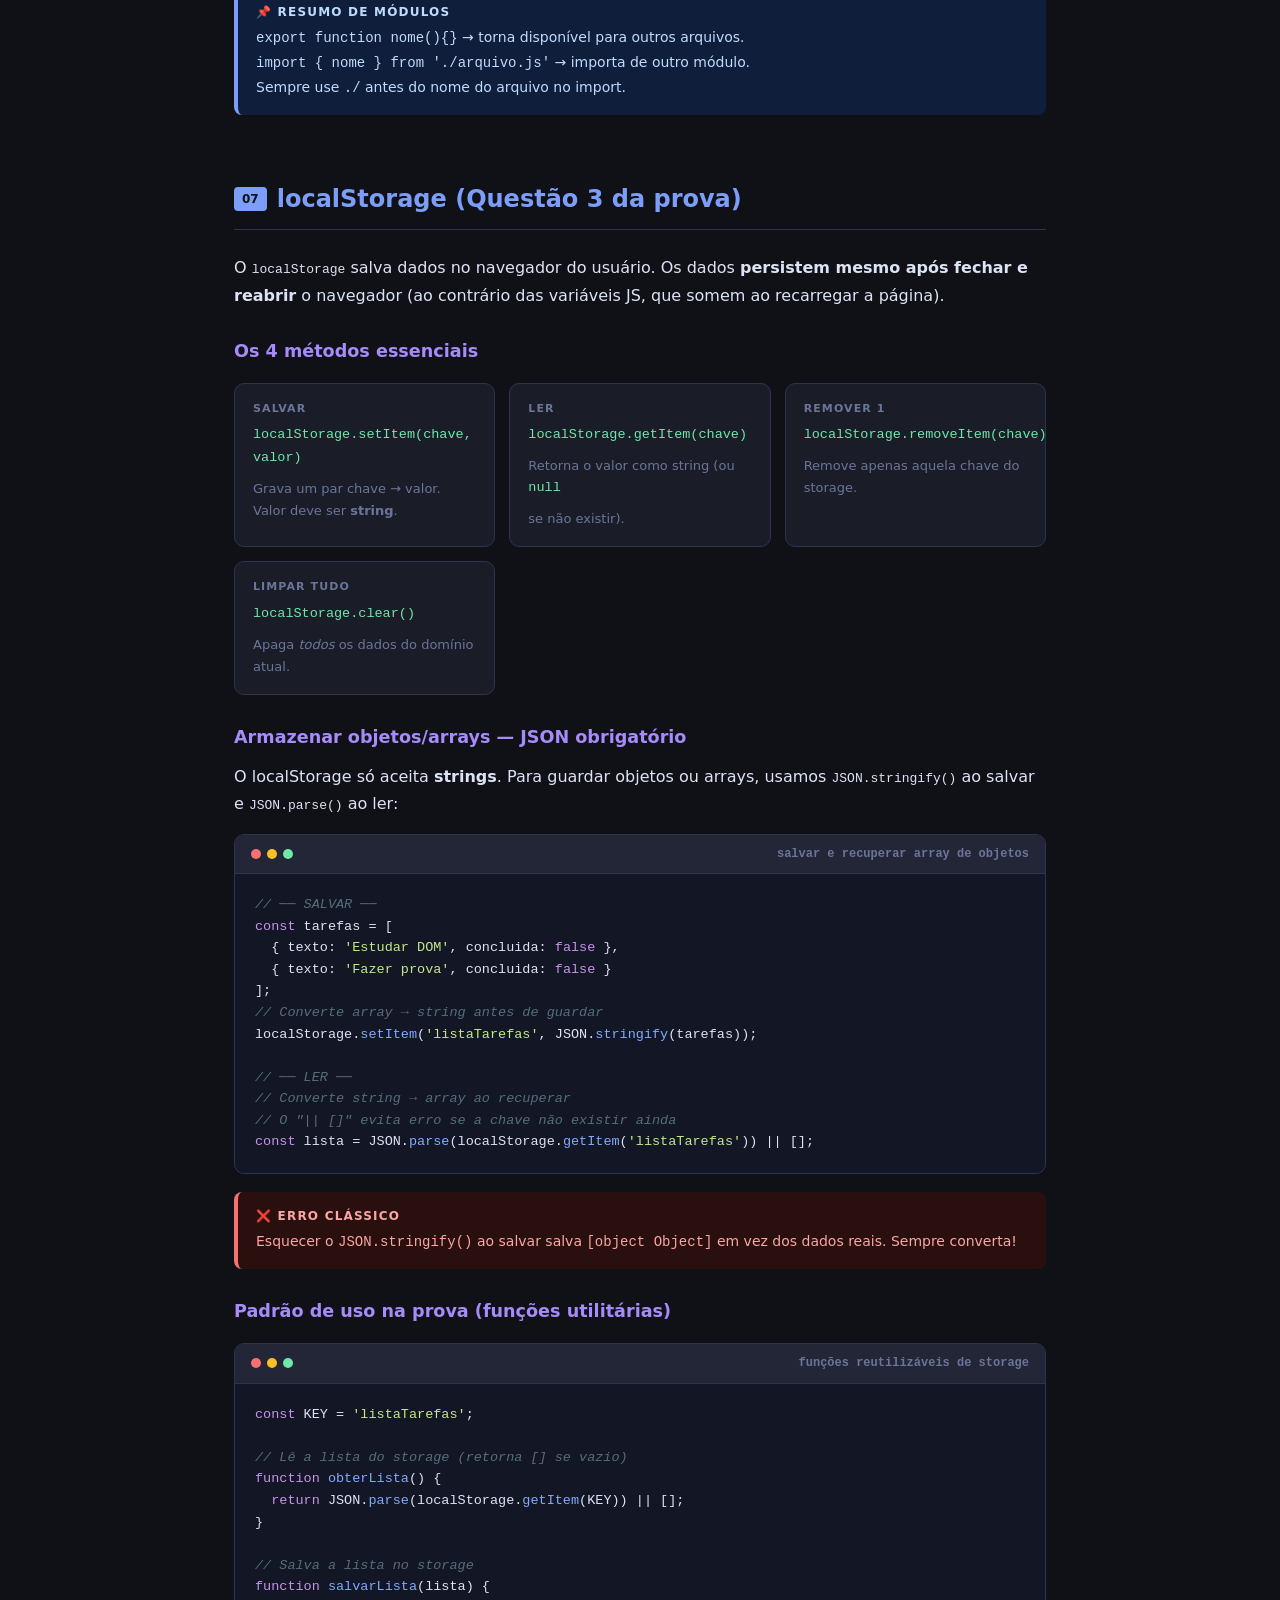
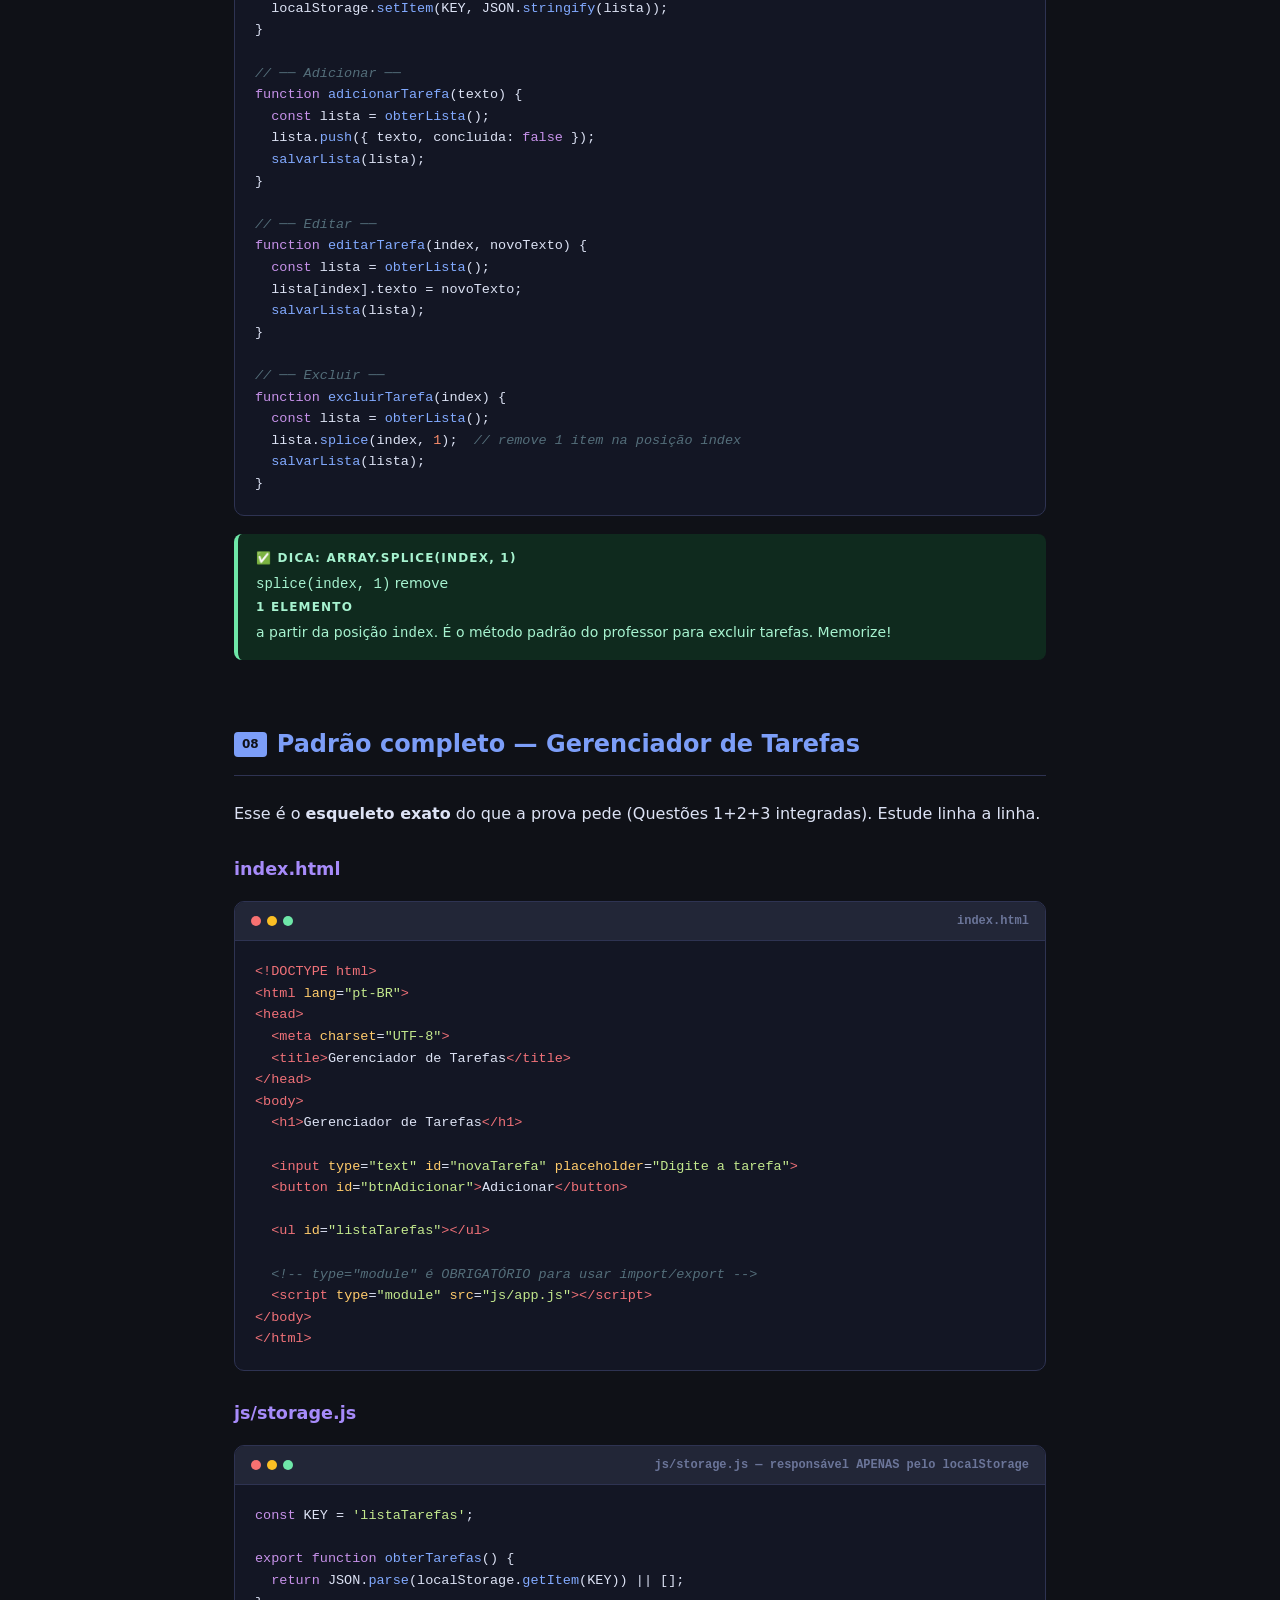
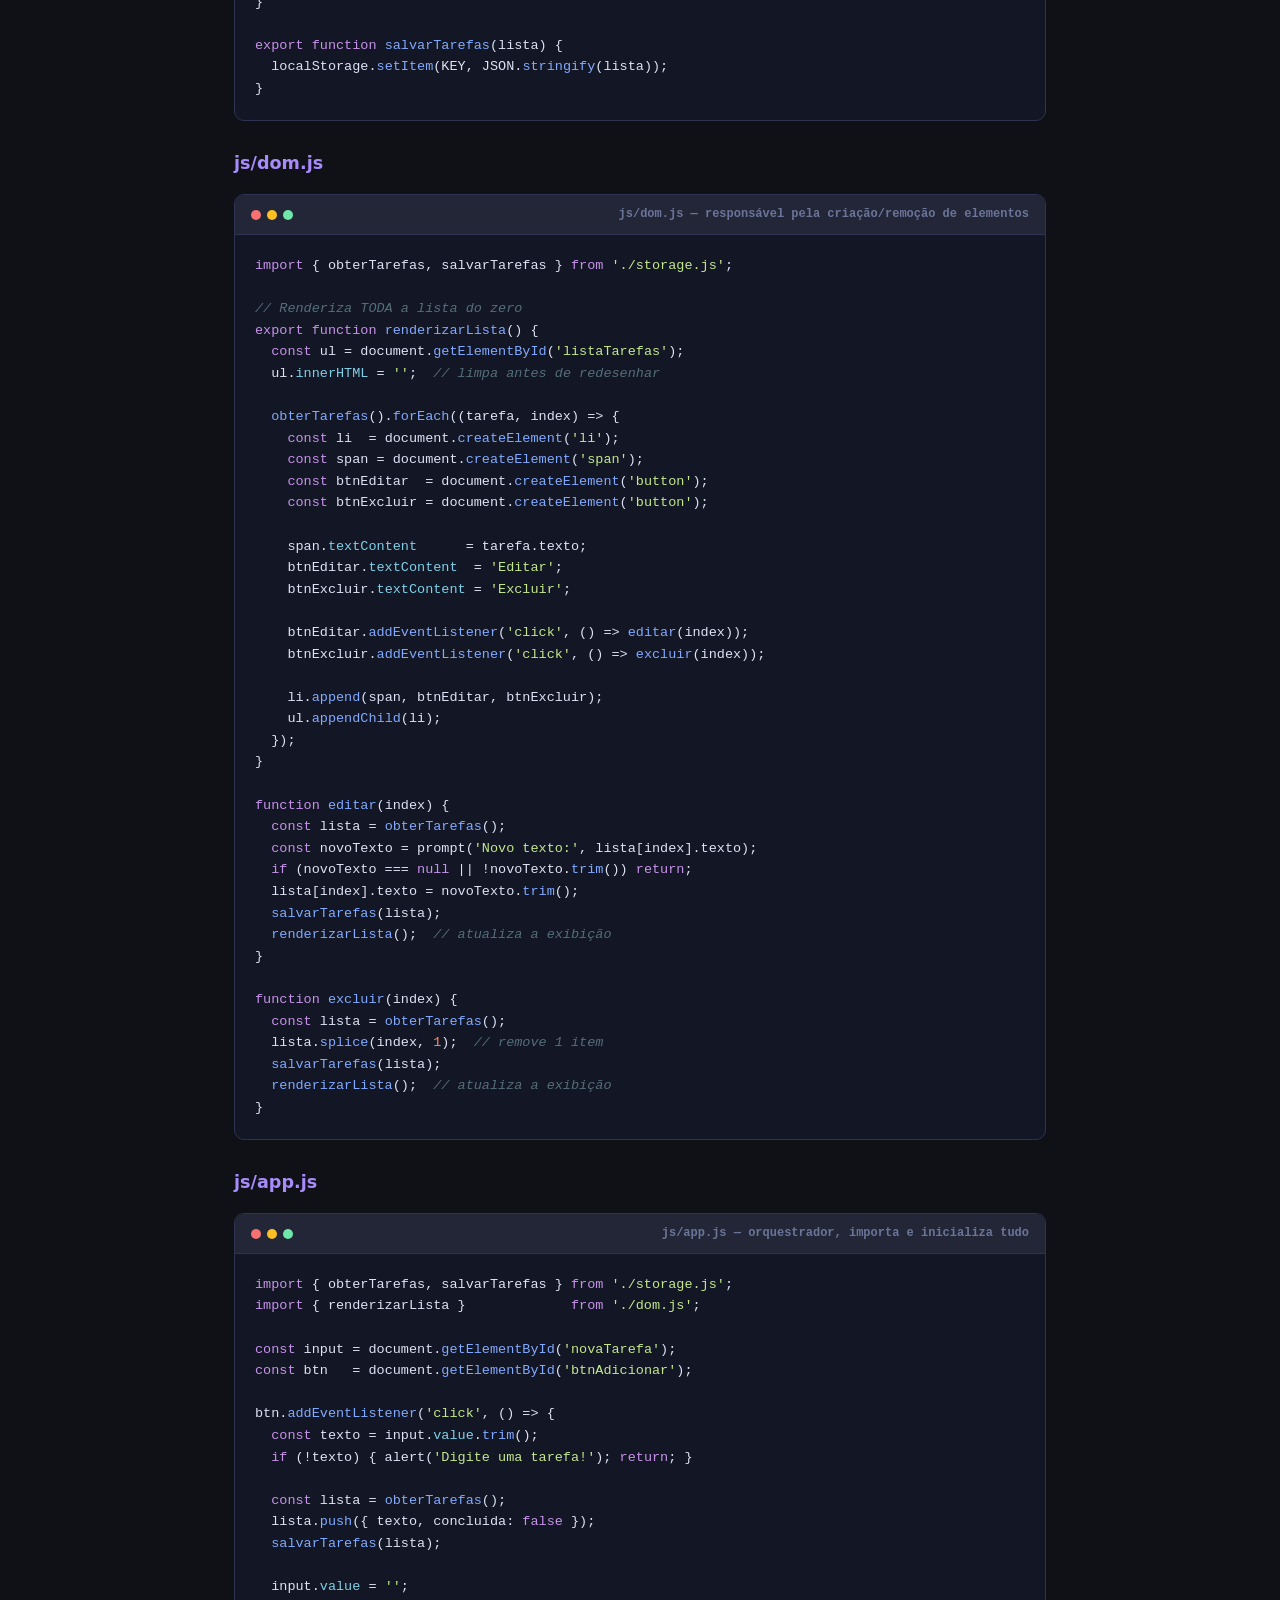
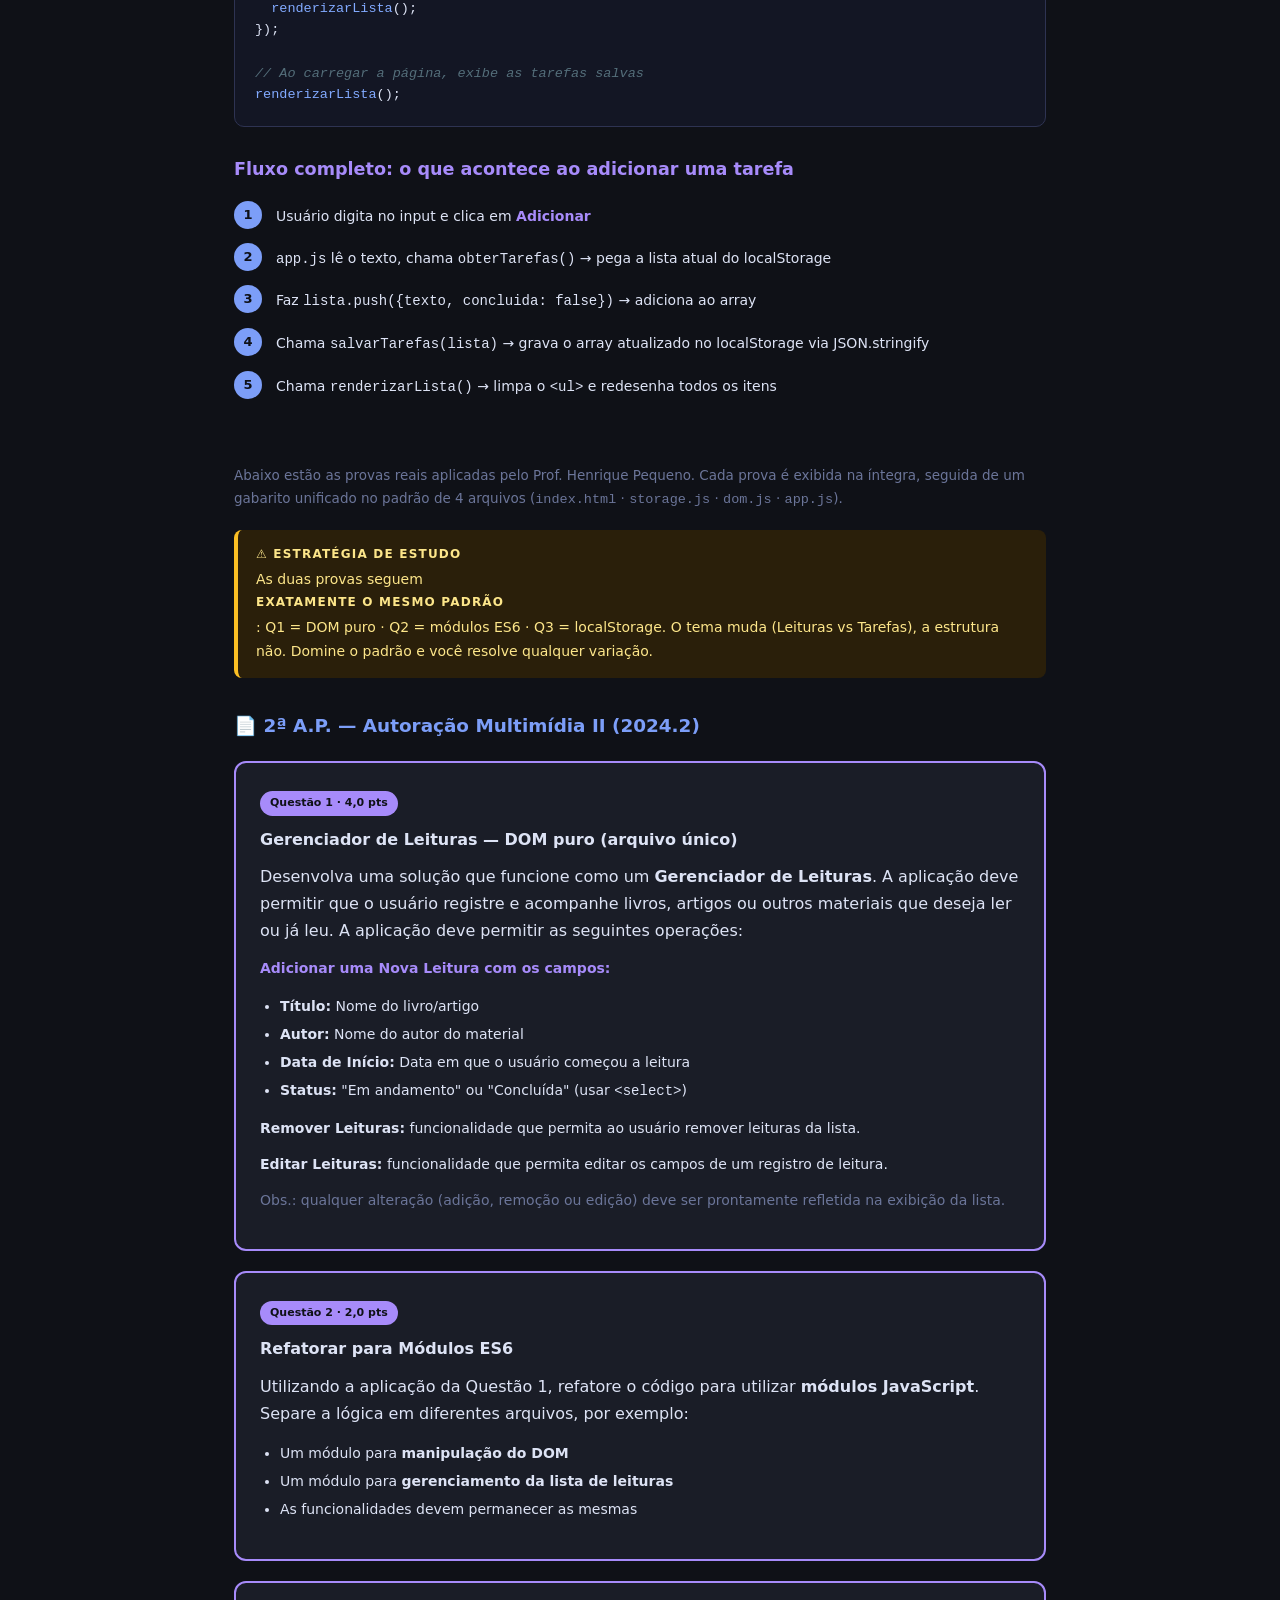
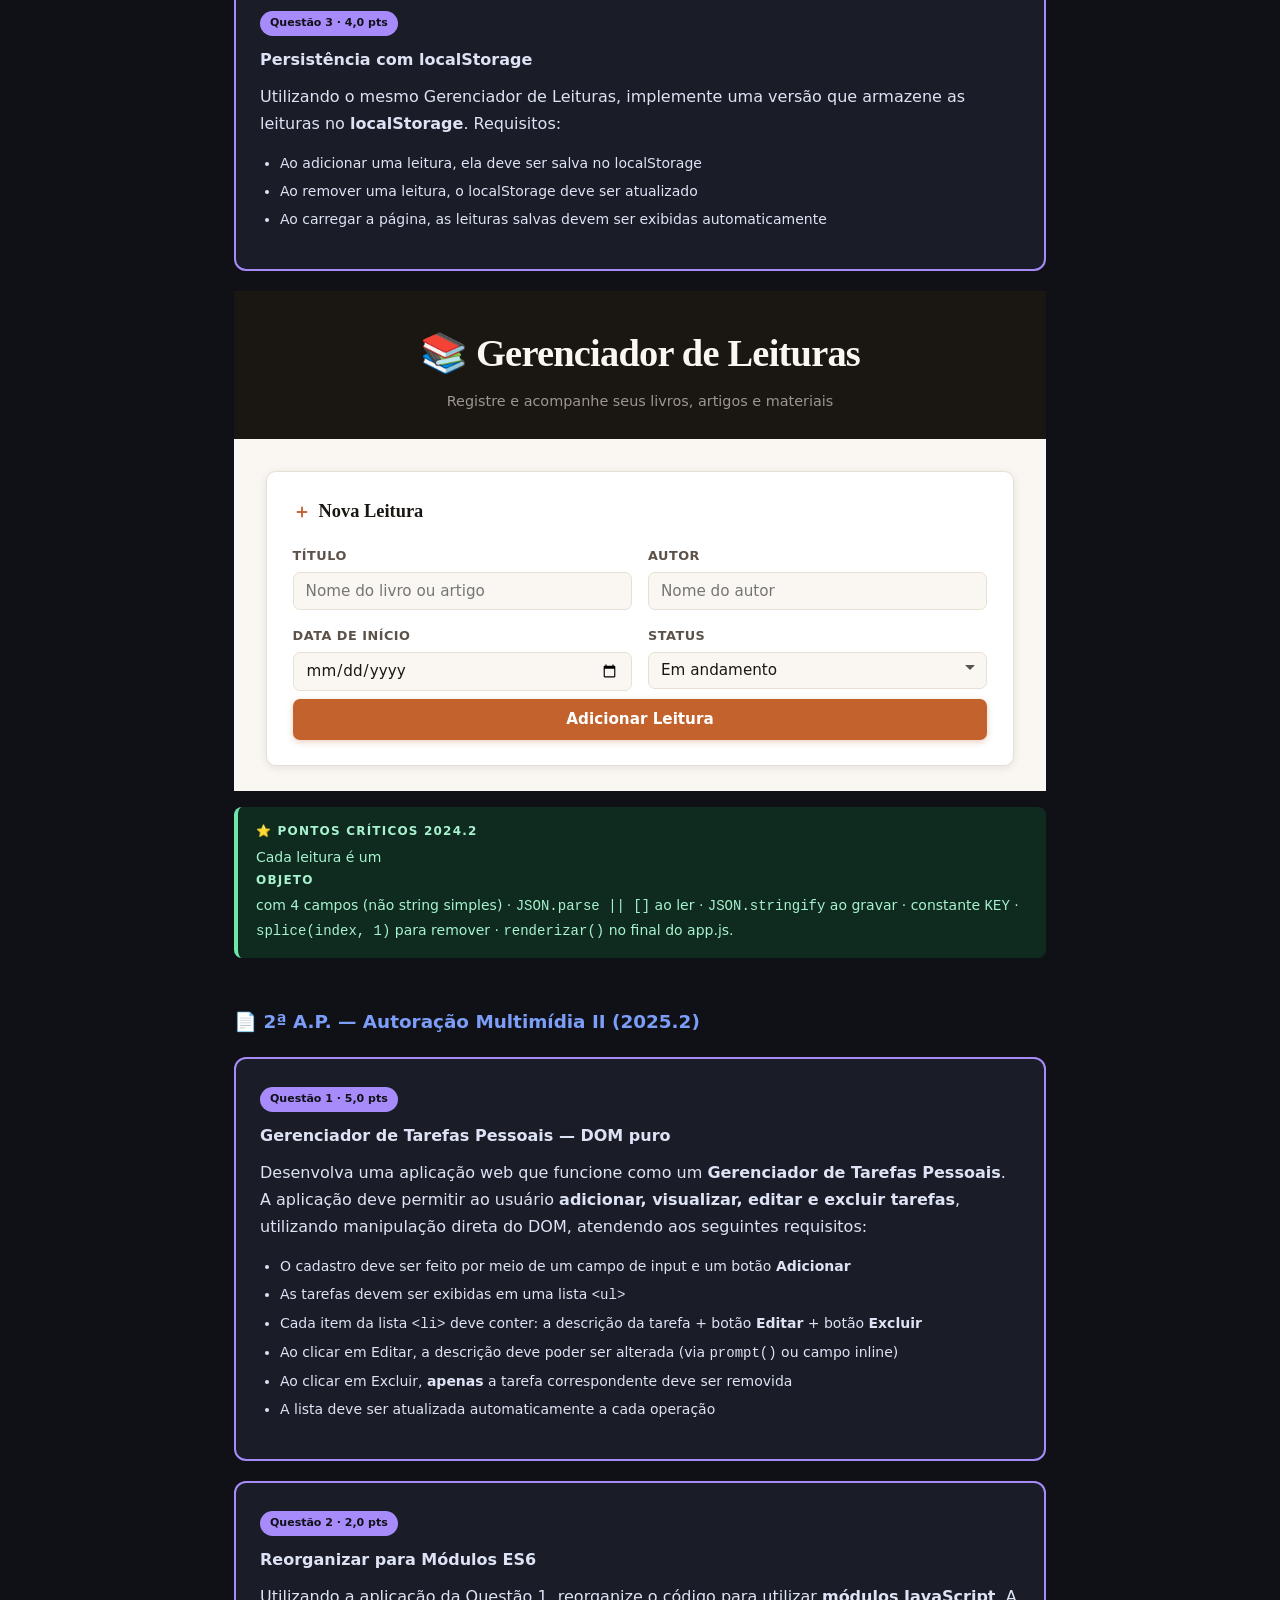
==== commit c4dfb835: "Update footer with additional monitor's name" ====
--- a/index.html
+++ b/index.html
@@ -662,7 +662,6 @@
     📄 2ª A.P. — Autoração Multimídia II (2024.2)
   </h3>
 
-  <!-- Q1 2024.2 -->
   <div class="exam-box">
     <div class="pts">Questão 1 · 4,0 pts</div>
     <h4>Gerenciador de Leituras — DOM puro (arquivo único)</h4>
@@ -678,8 +677,7 @@
     <p style="font-size:14px;margin-top:6px;"><strong>Editar Leituras:</strong> funcionalidade que permita editar os campos de um registro de leitura.</p>
     <p style="font-size:14px;margin-top:6px;color:var(--muted);">Obs.: qualquer alteração (adição, remoção ou edição) deve ser prontamente refletida na exibição da lista.</p>
   </div>
-
-  <!-- Q2 2024.2 -->
+  
   <div class="exam-box">
     <div class="pts">Questão 2 · 2,0 pts</div>
     <h4>Refatorar para Módulos ES6</h4>
@@ -691,7 +689,6 @@
     </ul>
   </div>
 
-  <!-- Q3 2024.2 -->
   <div class="exam-box">
     <div class="pts">Questão 3 · 4,0 pts</div>
     <h4>Persistência com localStorage</h4>
@@ -703,23 +700,19 @@
     </ul>
   </div>
 
-  <!-- ── GABARITO 2024.2 ── -->
-
-  <iframe src="Revisao 2 AP - 2026.1/Prova 2024.2/index.html" width="100%" height="500px" title="Conteúdo Local"></iframe>
- 
+<div class= "iframe-container" >
+  <iframe src="Revisao 2 AP - 2026.1/Prova 2024.2/index.html" width="100%" height="500px" title="Prova 2024.2"></iframe>
+</div>
+  
   <div class="callout tip" style="margin-top:8px;">
     <strong>⭐ pontos críticos 2024.2</strong>
       Cada leitura é um <strong>objeto</strong> com 4 campos (não string simples) · <code>JSON.parse || []</code> ao ler · <code>JSON.stringify</code> ao gravar · constante <code>KEY</code> · <code>splice(index, 1)</code> para remover · <code>renderizar()</code> no final do app.js.
   </div>
 
-  <!-- ════════════════════════════════════ -->
-  <!--  PROVA 2025.2                       -->
-  <!-- ════════════════════════════════════ -->
   <h3 style="font-size:1.15rem;color:var(--accent);margin:48px 0 20px;">
     📄 2ª A.P. — Autoração Multimídia II (2025.2)
   </h3>
 
-  <!-- Q1 2025.2 -->
   <div class="exam-box">
     <div class="pts">Questão 1 · 5,0 pts</div>
     <h4>Gerenciador de Tarefas Pessoais — DOM puro</h4>
@@ -734,7 +727,6 @@
     </ul>
   </div>
 
-  <!-- Q2 2025.2 -->
   <div class="exam-box">
     <div class="pts">Questão 2 · 2,0 pts</div>
     <h4>Reorganizar para Módulos ES6</h4>
@@ -747,7 +739,6 @@
     </ul>
   </div>
 
-  <!-- Q3 2025.2 -->
   <div class="exam-box">
     <div class="pts">Questão 3 · 3,0 pts</div>
     <h4>Persistência com localStorage</h4>
@@ -760,8 +751,10 @@
     </ul>
   </div>
 
+  <div class= "iframe-container" >
    <iframe src="Revisao 2 AP - 2026.1/Prova 2025.2/index.html" width="100%" height="500px" border-radius="20px" title="Prova 2025.2"></iframe>
-
+  </div>
+    
   <div class="callout tip" style="margin-top:8px;">
     <strong>⭐ pontos críticos 2025.2</strong>
     Tarefas são <strong>strings simples</strong> (não objetos) · <code>JSON.parse || []</code> ao ler · <code>JSON.stringify</code> ao gravar · constante <code>KEY</code> · <code>textContent</code> (não innerHTML) para o texto · <code>splice(index, 1)</code> para excluir · <code>renderizarLista()</code> no final do app.js.
@@ -801,7 +794,7 @@
 </main>
 
 <footer>
-  Revisão preparada para a 2ª A.P. de Autoração Multimídia II · UFC Virtual · Prof. Henrique Pequeno
+  Revisão preparada para a 2ª A.P. de Autoração Multimídia II · UFC Virtual · Prof. Henrique Pequeno · Monitora Iasmin Oliveira e Sena
 </footer>
 
 </body>
--- a/style.css
+++ b/style.css
@@ -265,6 +265,10 @@
       border-top: 1px solid var(--border);
     }
 
-inframe{
-      border-radius: 20px;
+iframe{
+      border: none;
 }
+
+.iframe-container{
+      border-radius: 10px;
+}
